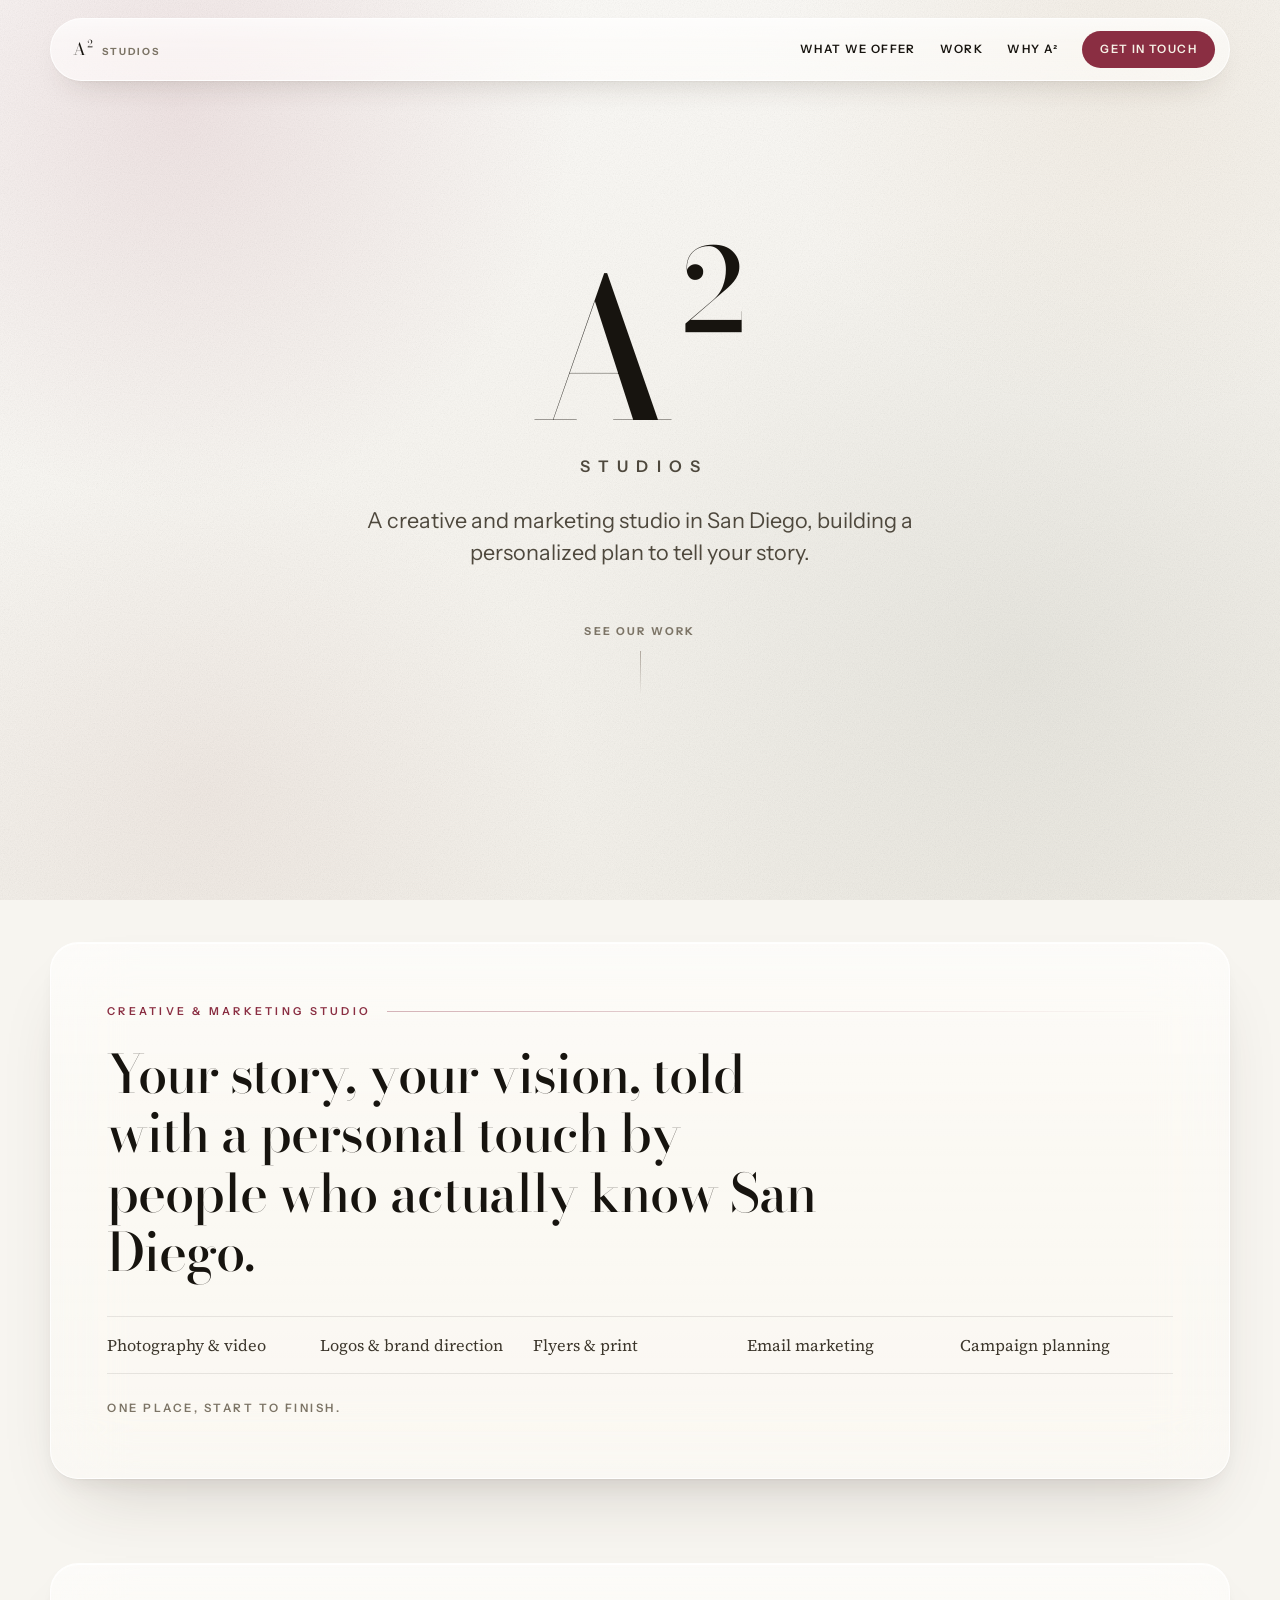
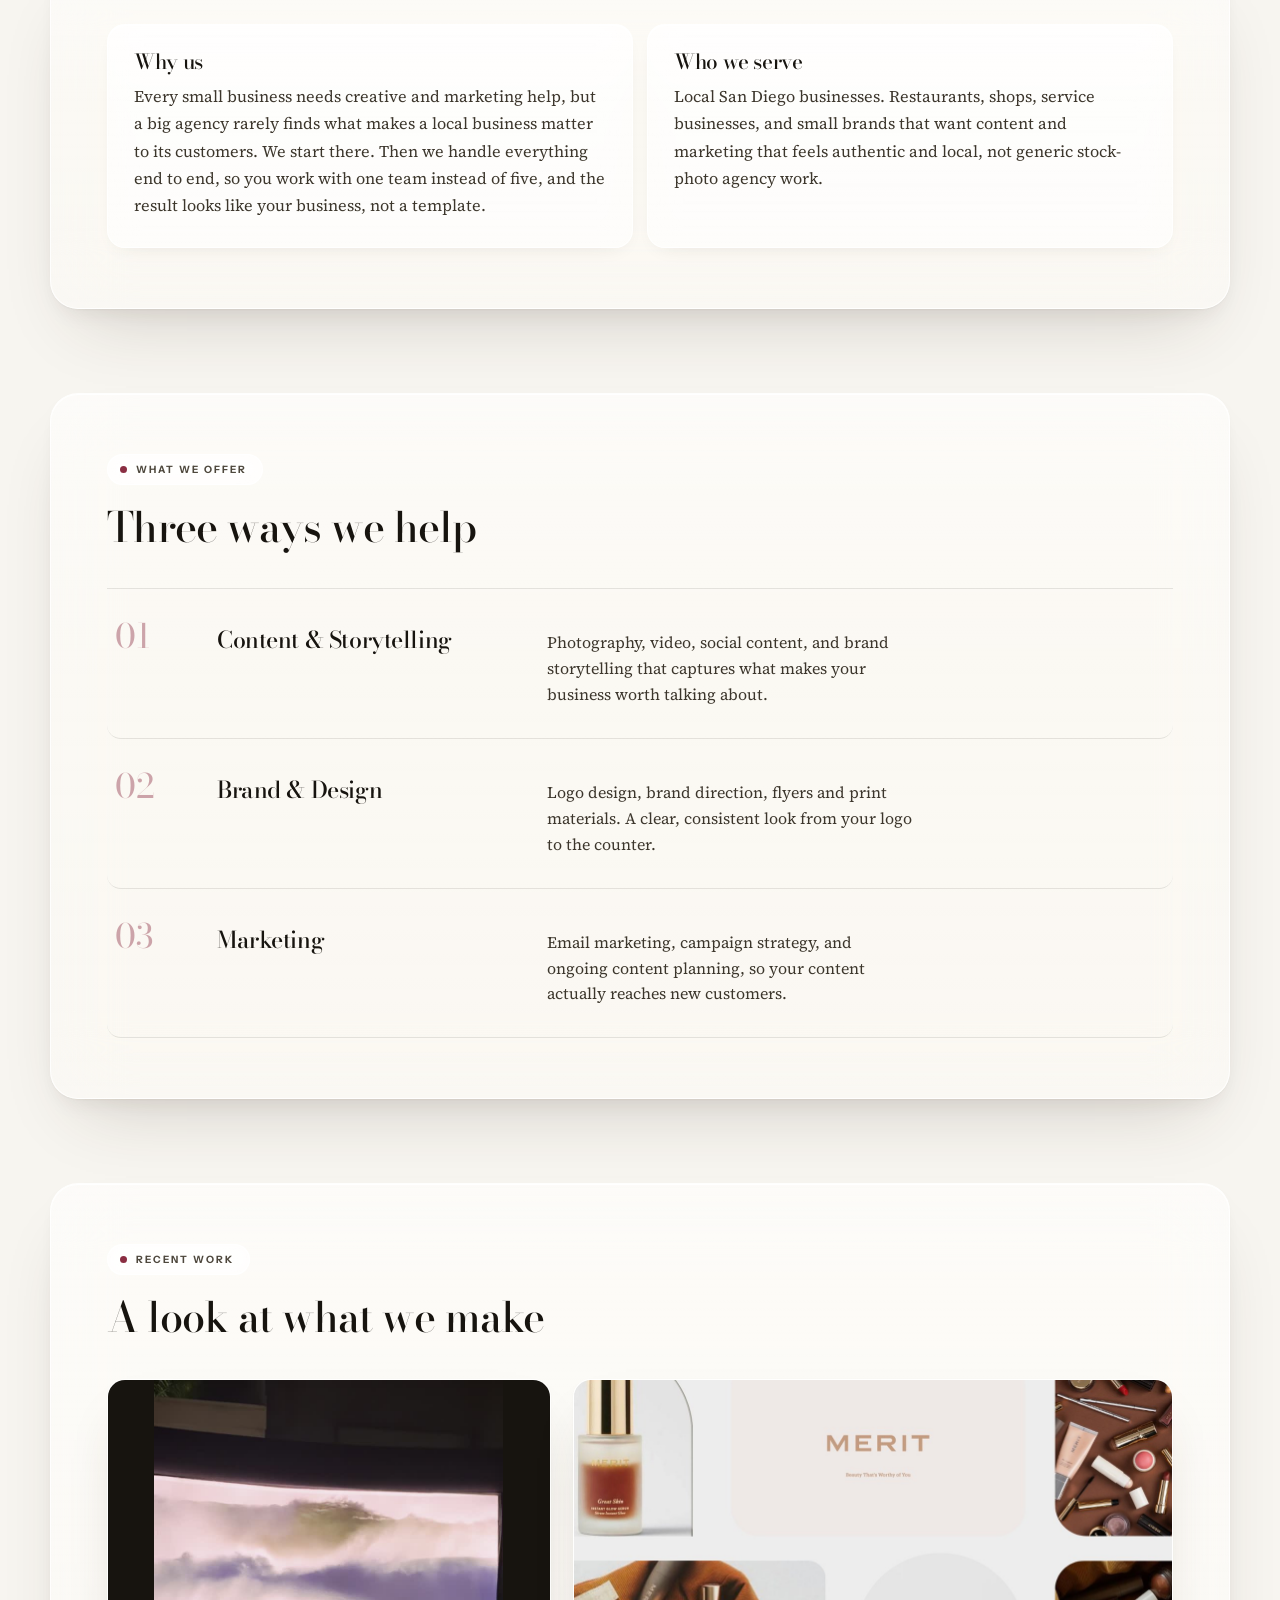
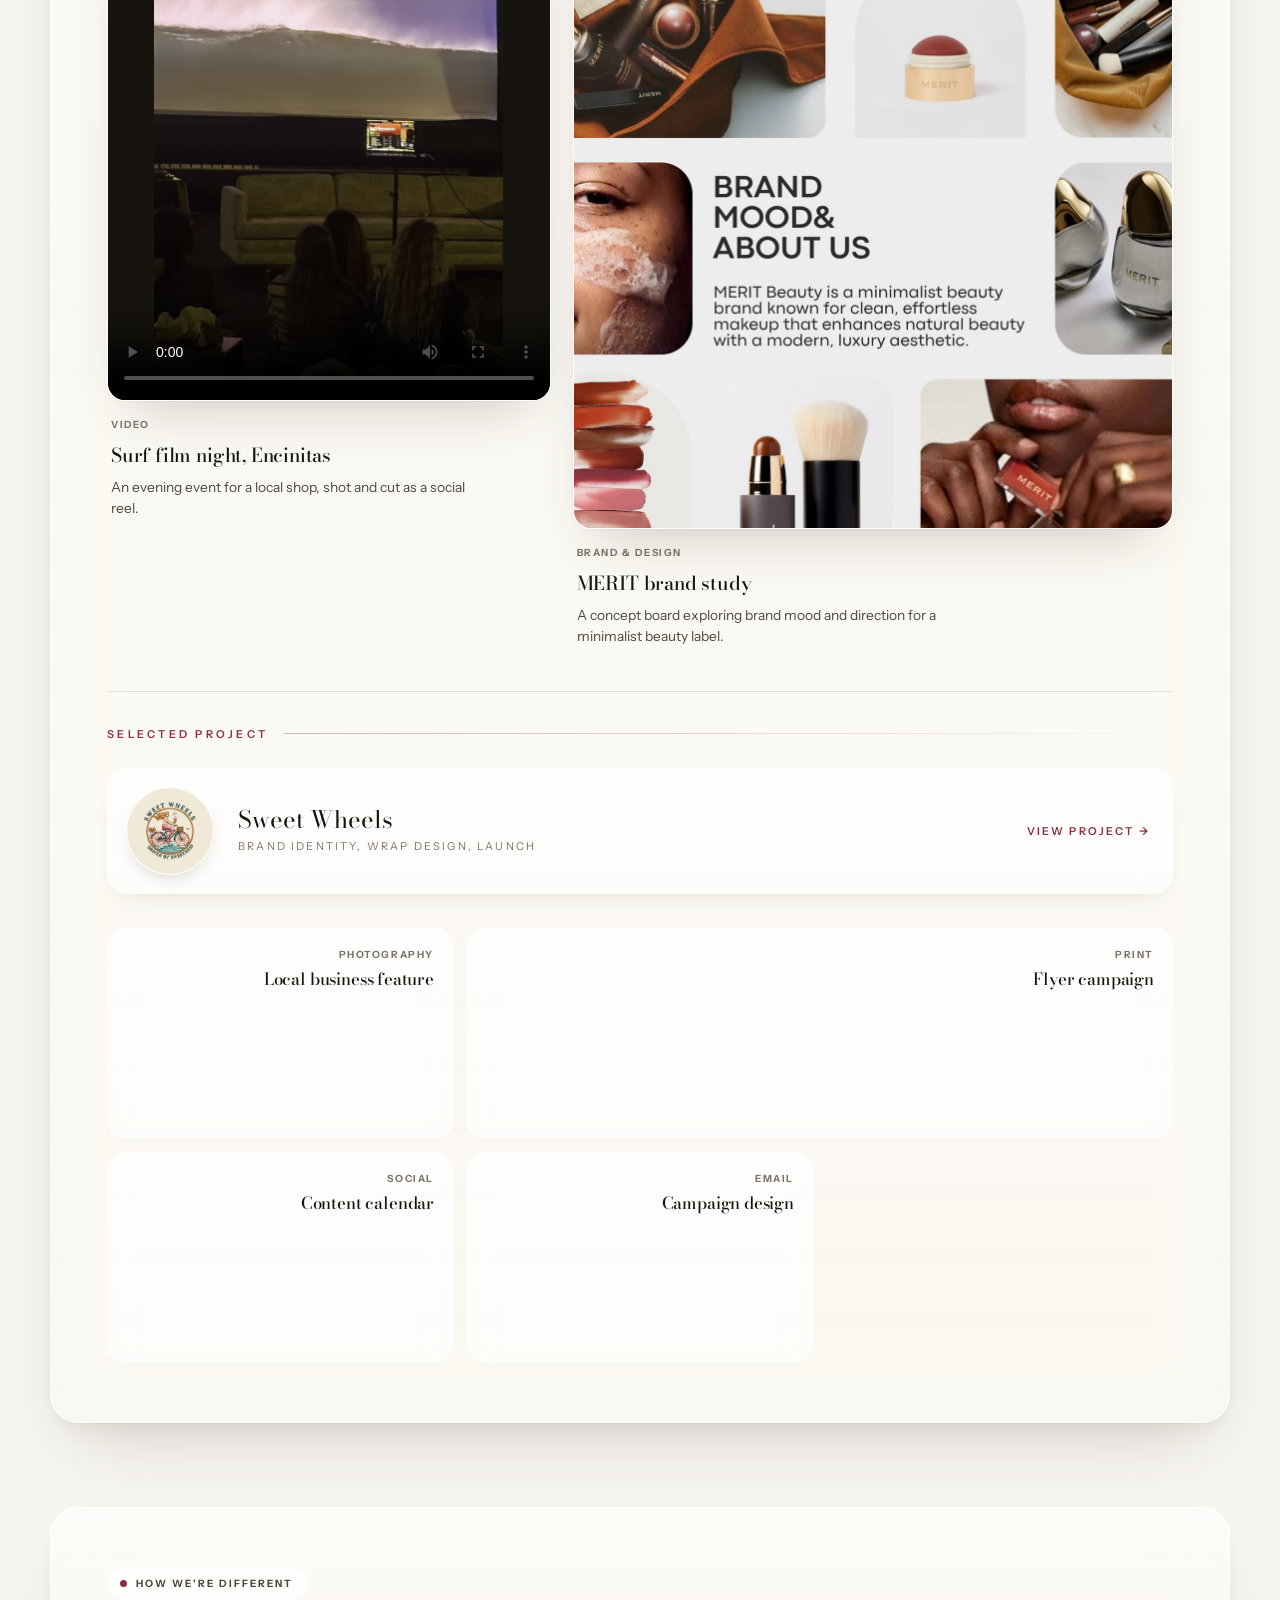
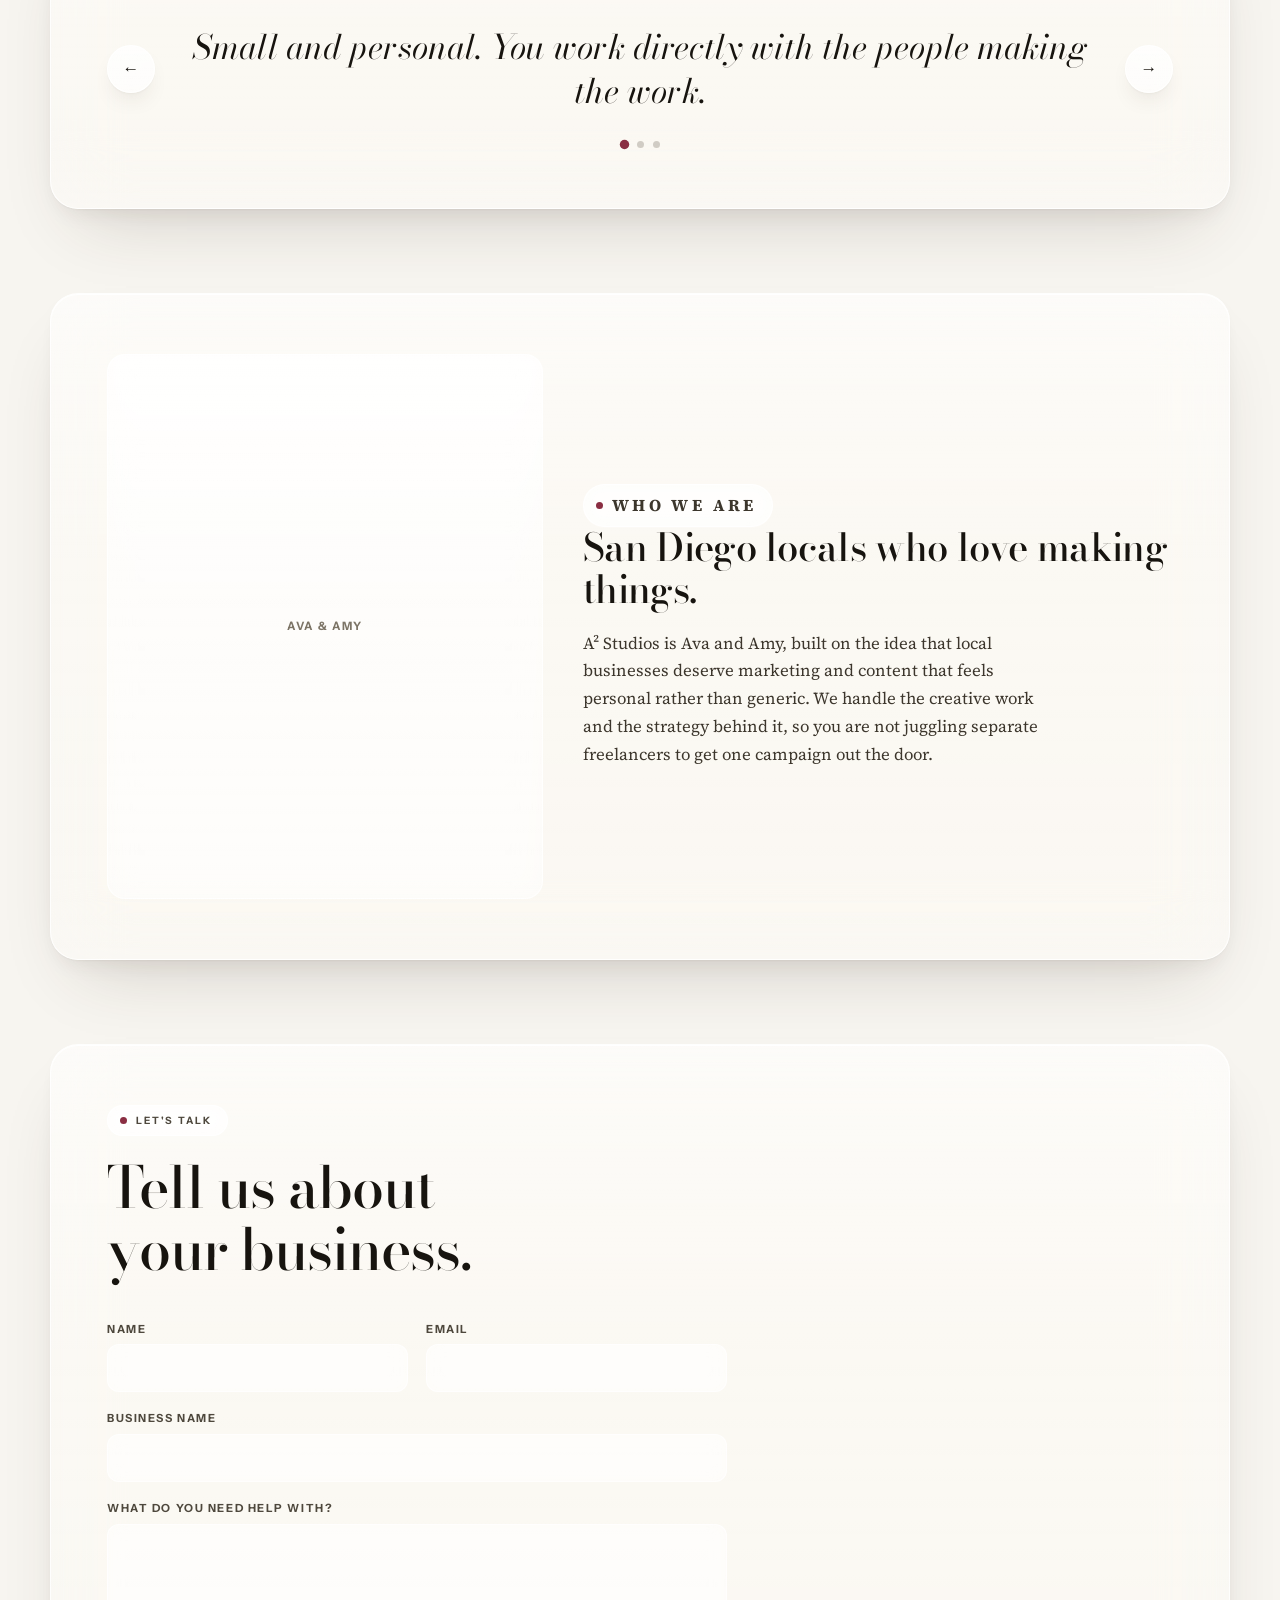
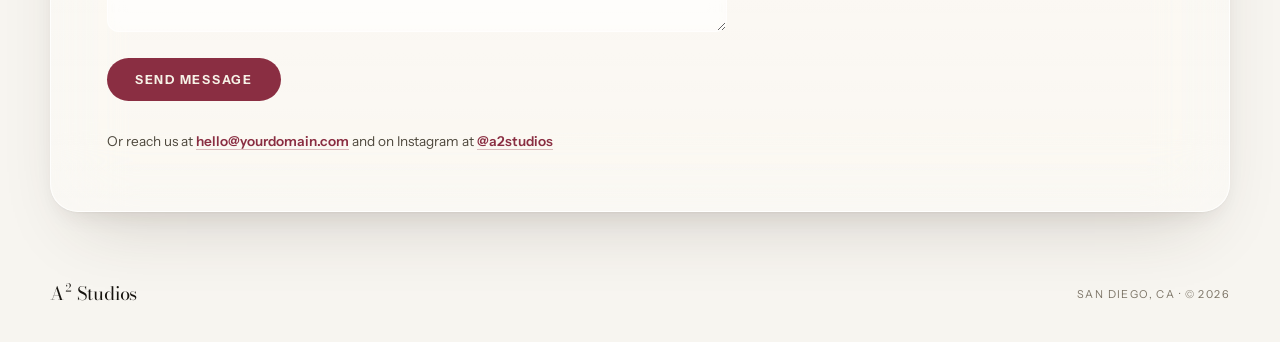
==== index.html @ 6ff4c48d "Results-first project layout with sage accent" ====
<!DOCTYPE html>
<html lang="en">
<head>
  <meta charset="UTF-8" />
  <meta name="viewport" content="width=device-width, initial-scale=1.0" />
  <title>A² Studios · Creative &amp; Marketing Studio, San Diego</title>
  <meta name="description" content="A² Studios is a creative and marketing studio in San Diego. Photography, video, brand direction, logos, flyers, and email marketing for local businesses." />
  <link rel="preconnect" href="https://fonts.googleapis.com">
  <link rel="preconnect" href="https://fonts.gstatic.com" crossorigin>
  <link href="https://fonts.googleapis.com/css2?family=Bodoni+Moda:ital,wght@0,400;0,500;0,600;1,400;1,500&family=Source+Serif+4:opsz,wght@8..60,400;8..60,500;8..60,600&family=Instrument+Sans:wght@400;500;600;700&display=swap" rel="stylesheet">
  <link rel="stylesheet" href="styles.css" />
  <link rel="stylesheet" href="work-images.css" />
</head>
<body>

  <div class="bg"></div>
  <div class="grain"></div>

  <header class="site-header">
    <a href="#top" class="site-mark">A²<span>Studios</span></a>
    <nav class="header-nav">
      <a href="#offer" class="nav-link">What we offer</a>
      <a href="#work" class="nav-link">Work</a>
      <a href="why-we-win.html" class="nav-link">Why A²</a>
      <a href="#contact" class="header-cta">Get in touch</a>
    </nav>
  </header>

  <main id="top">

    <section class="hero container">
      <h1 class="wordmark">A²</h1>
      <p class="wordmark-sub">Studios</p>
      <p class="hero-line">A creative and marketing studio in San Diego, building a personalized plan to tell your story.</p>
      <a href="#work" class="hero-cue">See our work</a>
    </section>

    <section class="section container">
      <div class="panel intro-grid">
        <p class="rule-label">Creative &amp; marketing studio</p>
        <h2>Your story, your vision, told with a personal touch by people who actually know San Diego.</h2>
        <ul class="capabilities">
          <li>Photography &amp; video</li>
          <li>Logos &amp; brand direction</li>
          <li>Flyers &amp; print</li>
          <li>Email marketing</li>
          <li>Campaign planning</li>
        </ul>
        <p class="intro-sub">One place, start to finish.</p>
      </div>
    </section>

    <section class="section container">
      <div class="panel">
        <div class="why-grid">
          <div class="why-block">
            <h3>Why us</h3>
            <p>Every small business needs creative and marketing help, but a big agency rarely finds what makes a local business matter to its customers. We start there. Then we handle everything end to end, so you work with one team instead of five, and the result looks like your business, not a template.</p>
          </div>
          <div class="why-block">
            <h3>Who we serve</h3>
            <p>Local San Diego businesses. Restaurants, shops, service businesses, and small brands that want content and marketing that feels authentic and local, not generic stock-photo agency work.</p>
          </div>
        </div>
      </div>
    </section>

    <section id="offer" class="section container">
      <div class="panel">
        <div class="section-head">
          <p class="eyebrow">What we offer</p>
          <h2>Three ways we help</h2>
        </div>
        <ol class="offer-index">
          <li class="offer-row">
            <span class="offer-num">01</span>
            <h3>Content &amp; Storytelling</h3>
            <p>Photography, video, social content, and brand storytelling that captures what makes your business worth talking about.</p>
            <span class="offer-arrow" aria-hidden="true">&#8594;</span>
          </li>
          <li class="offer-row">
            <span class="offer-num">02</span>
            <h3>Brand &amp; Design</h3>
            <p>Logo design, brand direction, flyers and print materials. A clear, consistent look from your logo to the counter.</p>
            <span class="offer-arrow" aria-hidden="true">&#8594;</span>
          </li>
          <li class="offer-row">
            <span class="offer-num">03</span>
            <h3>Marketing</h3>
            <p>Email marketing, campaign strategy, and ongoing content planning, so your content actually reaches new customers.</p>
            <span class="offer-arrow" aria-hidden="true">&#8594;</span>
          </li>
        </ol>
      </div>
    </section>

    <section id="work" class="section container">
      <div class="panel">
        <div class="section-head">
          <p class="eyebrow">Recent work</p>
          <h2>A look at what we make</h2>
        </div>
        <div class="feature">
          <figure class="feature-item">
            <div class="video-wrap">
              <video controls playsinline preload="metadata" poster="assets/reel-poster.jpg">
                <source src="assets/reel.mp4" type="video/mp4" />
                Your browser can't play this video.
              </video>
            </div>
            <figcaption>
              <span class="work-tag">Video</span>
              <span class="feature-title">Surf film night, Encinitas</span>
              <p>An evening event for a local shop, shot and cut as a social reel.</p>
            </figcaption>
          </figure>

          <figure class="feature-item">
            <div class="board-wrap">
              <img src="assets/merit-full.jpg" alt="MERIT brand mood board, a grid of product photography and brand direction" />
            </div>
            <figcaption>
              <span class="work-tag">Brand &amp; design</span>
              <span class="feature-title">MERIT brand study</span>
              <p>A concept board exploring brand mood and direction for a minimalist beauty label.</p>
            </figcaption>
          </figure>
        </div>

        <div class="projects">
          <p class="rule-label">Selected project</p>
          <button class="project-card" type="button" data-project="sweet-wheels">
            <span class="project-thumb">
              <img src="assets/sw-logo.jpg" alt="" />
            </span>
            <span class="project-meta">
              <span class="project-name">Sweet Wheels</span>
              <span class="project-kind">Brand identity, wrap design, launch</span>
            </span>
            <span class="project-open">View project</span>
          </button>
        </div>

        <div class="work-grid">
          <div class="work-tile placeholder">
            <span class="work-tag">PHOTOGRAPHY</span>
            <span class="work-title">Local business feature</span>
          </div>
          <div class="work-tile placeholder work-tile--wide">
            <span class="work-tag">PRINT</span>
            <span class="work-title">Flyer campaign</span>
          </div>
          <div class="work-tile placeholder">
            <span class="work-tag">SOCIAL</span>
            <span class="work-title">Content calendar</span>
          </div>
          <div class="work-tile placeholder">
            <span class="work-tag">EMAIL</span>
            <span class="work-title">Campaign design</span>
          </div>
        </div>
      </div>
    </section>

    <section class="section container">
      <div class="panel">
        <p class="eyebrow">How we're different</p>
        <div class="slider">
          <button class="slider-arrow" id="diffPrev" aria-label="Previous">&#8592;</button>
          <p class="slider-text" id="diffText">Small and personal. You work directly with the people making the work.</p>
          <button class="slider-arrow" id="diffNext" aria-label="Next">&#8594;</button>
        </div>
        <div class="slider-dots" id="diffDots"></div>
      </div>
    </section>

    <section id="about" class="section container">
      <div class="panel">
        <div class="about-grid">
          <div class="about-photo placeholder"><span>Ava &amp; Amy</span></div>
          <div class="about-text">
            <p class="eyebrow">Who we are</p>
            <h2>San Diego locals who love making things.</h2>
            <p>A² Studios is Ava and Amy, built on the idea that local businesses deserve marketing and content that feels personal rather than generic. We handle the creative work and the strategy behind it, so you are not juggling separate freelancers to get one campaign out the door.</p>
          </div>
        </div>
      </div>
    </section>

    <section id="contact" class="section container">
      <div class="panel contact">
        <p class="eyebrow">Let's talk</p>
        <h2>Tell us about<br />your business.</h2>

        <form class="contact-form" action="mailto:hello@yourdomain.com" method="post" enctype="text/plain">
          <div class="form-row">
            <label>
              Name
              <input type="text" name="name" required />
            </label>
            <label>
              Email
              <input type="email" name="email" required />
            </label>
          </div>
          <label>
            Business name
            <input type="text" name="business" />
          </label>
          <label>
            What do you need help with?
            <textarea name="message" rows="4" required></textarea>
          </label>
          <button type="submit" class="btn">Send message</button>
        </form>

        <p class="contact-alt">Or reach us at <a href="mailto:hello@yourdomain.com">hello@yourdomain.com</a> and on Instagram at <a href="#">@a2studios</a></p>
      </div>
    </section>

  </main>


  <div class="modal" id="projectModal" hidden>
    <div class="modal-scrim" data-close></div>
    <div class="modal-panel" role="dialog" aria-modal="true" aria-labelledby="projectTitle">
      <button class="modal-close" type="button" data-close aria-label="Close project">&#215;</button>

      <header class="modal-head">
        <p class="rule-label">Project</p>
        <h2 id="projectTitle">Sweet Wheels</h2>

        <dl class="modal-meta">
          <div>
            <dt>Client</dt>
            <dd>Sweet Wheels Ice Cream</dd>
          </div>
          <div>
            <dt>Where</dt>
            <dd>Fairfield County, CT</dd>
          </div>
          <div>
            <dt>Scope</dt>
            <dd>Brand identity and vehicle wrap</dd>
          </div>
        </dl>
      </header>

      <section class="results" aria-label="Results">
        <p class="results-label">What came of it</p>
        <ol class="results-figures">
          <li>
            <span class="results-num">1</span>
            <span class="results-note">Name turned into a full identity: mark, palette, and wrap</span>
          </li>
          <li>
            <span class="results-num">5</span>
            <span class="results-note">Brand colors set and carried onto every surface of the truck</span>
          </li>
          <li>
            <span class="results-num">63</span>
            <span class="results-note">Likes and comments on the launch post, mostly from locals</span>
          </li>
        </ol>
        <p class="results-source">Engagement counted from the client's own launch post.</p>
      </section>

      <div class="modal-body">
        <p class="modal-lede">The owner came to us with a name and a picture in her head of what this truck should feel like. We worked closely with her to get it out: the logo, the brand direction, the colors, and the van itself, until all of it read like the business she had been imagining. It is on the road now.</p>
        <ul class="modal-tags">
          <li>Logo design</li>
          <li>Color palette</li>
          <li>Vehicle wrap</li>
          <li>Mockups</li>
          <li>Launch content</li>
        </ul>
      </div>

      <figure class="modal-figure modal-figure--hero">
        <img src="assets/sw-logo.jpg" alt="Sweet Wheels logo, a mermaid riding a bicycle inside a circular badge" />
        <figcaption>The mark. A mermaid on a beach cruiser, drawn to read at truck scale and at profile-photo scale.</figcaption>
      </figure>

      <figure class="modal-figure modal-figure--flat">
        <img src="assets/sw-palette.jpg" alt="Sweet Wheels brand color palette" />
        <figcaption>The palette, built around the mark so every flyer, cup, and post matches the truck.</figcaption>
      </figure>

      <figure class="modal-figure">
        <img src="assets/sw-final-side.jpg" alt="The finished Sweet Wheels truck, side view with the mermaid artwork and wave graphics" />
        <figcaption>The finished truck. The mark, the waves, and the colors carried across the whole vehicle.</figcaption>
      </figure>

      <figure class="modal-figure">
        <img src="assets/sw-final-owner.jpg" alt="The owner of Sweet Wheels leaning out the service window of the finished truck" />
        <figcaption>The owner on opening day, in the truck she had been picturing the whole time.</figcaption>
      </figure>

      <figure class="modal-figure modal-figure--post">
        <img src="assets/sw-final-rear.jpg" alt="Instagram post showing the back of the Sweet Wheels truck with the full badge" />
        <figcaption>The launch post. The badge reads clean at full size on the back doors.</figcaption>
      </figure>

    </div>
  </div>

  <footer class="site-footer container">
    <div class="footer-inner">
      <span class="footer-wordmark">A² Studios</span>
      <span>San Diego, CA · © 2026</span>
    </div>
  </footer>

  <script>
    const diffs = [
      "Small and personal. You work directly with the people making the work.",
      "Local roots. We know San Diego and the kinds of businesses here.",
      "Full range. Creative and strategy in one place, so you aren't juggling separate vendors."
    ];
    let diffIndex = 0;
    const diffText = document.getElementById('diffText');
    const diffDots = document.getElementById('diffDots');
    const diffPrev = document.getElementById('diffPrev');
    const diffNext = document.getElementById('diffNext');

    function renderDots() {
      diffDots.innerHTML = '';
      diffs.forEach((_, i) => {
        const dot = document.createElement('span');
        dot.className = 'slider-dot' + (i === diffIndex ? ' is-active' : '');
        dot.addEventListener('click', () => { diffIndex = i; update(); });
        diffDots.appendChild(dot);
      });
    }

    function update() {
      diffText.style.opacity = 0;
      setTimeout(() => {
        diffText.textContent = diffs[diffIndex];
        diffText.style.opacity = 1;
      }, 150);
      renderDots();
    }

    diffPrev.addEventListener('click', () => {
      diffIndex = (diffIndex - 1 + diffs.length) % diffs.length;
      update();
    });
    diffNext.addEventListener('click', () => {
      diffIndex = (diffIndex + 1) % diffs.length;
      update();
    });

    renderDots();

    const modal = document.getElementById('projectModal');
    const openers = document.querySelectorAll('[data-project]');
    let lastFocus = null;

    function openProject() {
      lastFocus = document.activeElement;
      modal.hidden = false;
      requestAnimationFrame(() => modal.classList.add('is-open'));
      document.body.style.overflow = 'hidden';
      modal.querySelector('.modal-close').focus();
    }

    function closeProject() {
      modal.classList.remove('is-open');
      document.body.style.overflow = '';
      setTimeout(() => { modal.hidden = true; }, 260);
      if (lastFocus) lastFocus.focus();
    }

    openers.forEach(btn => btn.addEventListener('click', openProject));
    modal.querySelectorAll('[data-close]').forEach(el => el.addEventListener('click', closeProject));
    document.addEventListener('keydown', e => {
      if (e.key === 'Escape' && !modal.hidden) closeProject();
    });
  </script>

</body>
</html>
---- styles.css ----
/* ---- Base ---- */
:root {
  --ink:          #17140f;
  --ink-soft:     #4e483d;
  --ink-faint:    #7c7466;
  --cream:        #f6f1e6;
  --maroon:       #8a2e42;
  --sage:         #5f6b58;
  --sage-soft:    rgba(228, 233, 220, 0.88);
  --sage-line:    rgba(95, 107, 88, 0.34);
  --glass:        rgba(255, 255, 255, 0.32);
  --glass-strong: rgba(255, 255, 255, 0.50);
  --glass-edge:   rgba(255, 255, 255, 0.78);
  --sheen:        linear-gradient(180deg, rgba(255,255,255,0.46) 0%, rgba(255,255,255,0.10) 38%, rgba(255,255,255,0.03) 100%);
  --glass-shadow:
    0 1px 2px rgba(58, 44, 32, 0.04),
    0 10px 24px -10px rgba(58, 44, 32, 0.10),
    0 36px 70px -30px rgba(58, 44, 32, 0.20);
  --max-width:    1180px;
}

* { box-sizing: border-box; }

html { scroll-behavior: smooth; height: 100%; }

body {
  margin: 0;
  min-height: 100%;
  font-family: 'Instrument Sans', -apple-system, BlinkMacSystemFont, 'Segoe UI', sans-serif;
  color: var(--ink);
  background: #f7f5f0;
  line-height: 1.5;
  overflow-x: hidden;
  -webkit-font-smoothing: antialiased;
}

/* ---- Background wash ---- */
.bg {
  position: fixed;
  inset: 0;
  z-index: -2;
  background:
    radial-gradient(50vw 50vw at 14% 12%, rgba(138, 46, 66, 0.11), transparent 62%),
    radial-gradient(44vw 44vw at 88% 8%, rgba(198, 168, 132, 0.12), transparent 62%),
    radial-gradient(58vw 56vw at 80% 74%, rgba(122, 130, 116, 0.10), transparent 64%),
    radial-gradient(46vw 42vw at 16% 88%, rgba(176, 126, 118, 0.09), transparent 62%),
    linear-gradient(160deg, #fdfcfa 0%, #f7f5f0 48%, #f1eee7 100%);
}

.grain {
  position: fixed;
  inset: 0;
  z-index: -1;
  pointer-events: none;
  opacity: 0.28;
  mix-blend-mode: multiply;
  background-image: url("data:image/svg+xml,%3Csvg xmlns='http://www.w3.org/2000/svg' width='220' height='220'%3E%3Cfilter id='n'%3E%3CfeTurbulence type='fractalNoise' baseFrequency='0.85' numOctaves='3' stitchTiles='stitch'/%3E%3CfeColorMatrix type='saturate' values='0'/%3E%3C/filter%3E%3Crect width='220' height='220' filter='url(%23n)' opacity='0.5'/%3E%3C/svg%3E");
}

h1, h2, h3 {
  font-family: 'Bodoni Moda', Georgia, serif;
  font-weight: 500;
  line-height: 1.08;
  margin: 0;
  letter-spacing: -0.018em;
}

p { margin: 0 0 1em; color: var(--ink-soft); }

a { color: inherit; text-decoration: none; }

ul { padding-left: 0; list-style: none; margin: 0; }

.container {
  max-width: var(--max-width);
  margin: 0 auto;
  padding-left: 32px;
  padding-right: 32px;
}

.eyebrow {
  display: inline-flex;
  align-items: center;
  gap: 9px;
  padding: 7px 15px 7px 12px;
  border-radius: 999px;
  background: rgba(255,255,255,0.62);
  border: 1px solid rgba(255,255,255,0.8);
  backdrop-filter: blur(10px);
  -webkit-backdrop-filter: blur(10px);
  text-transform: uppercase;
  letter-spacing: 0.2em;
  font-size: 0.63rem;
  font-weight: 700;
  color: var(--ink-soft);
  margin: 0 0 20px;
}
.eyebrow::before {
  content: '';
  width: 7px; height: 7px;
  border-radius: 50%;
  background: var(--maroon);
  flex: none;
}

/* ---- Glass panel ---- */
.panel {
  border-radius: 28px;
  background-color: var(--glass);
  background-image: var(--sheen);
  backdrop-filter: blur(38px) saturate(180%);
  -webkit-backdrop-filter: blur(38px) saturate(180%);
  border: 1px solid var(--glass-edge);
  box-shadow: var(--glass-shadow), inset 0 1px 0 rgba(255,255,255,0.9);
  padding: 60px 56px;
}

.section { padding: 42px 0; }

.section-head { margin-bottom: 2.4em; }

.section-head h2 { font-size: clamp(1.8rem, 3.6vw, 2.6rem); }

/* ---- Header ---- */
.site-header {
  position: fixed;
  top: 18px;
  left: 50%;
  transform: translateX(-50%);
  width: calc(100% - 44px);
  max-width: var(--max-width);
  display: flex;
  justify-content: space-between;
  align-items: center;
  padding: 12px 14px 12px 22px;
  border-radius: 999px;
  background-color: rgba(255,255,255,0.56);
  background-image: var(--sheen);
  backdrop-filter: blur(28px) saturate(180%);
  -webkit-backdrop-filter: blur(28px) saturate(180%);
  border: 1px solid var(--glass-edge);
  box-shadow: 0 1px 2px rgba(58,44,32,0.04), 0 14px 34px -20px rgba(58,44,32,0.32);
  z-index: 40;
}

.site-mark {
  font-family: 'Bodoni Moda', Georgia, serif;
  font-size: 1.05rem;
  letter-spacing: -0.01em;
}
.site-mark span {
  font-family: 'Instrument Sans', sans-serif;
  font-size: 0.62rem;
  font-weight: 700;
  letter-spacing: 0.2em;
  text-transform: uppercase;
  color: var(--ink-faint);
  margin-left: 8px;
}

.header-nav {
  display: flex;
  align-items: center;
  gap: 24px;
  font-size: 0.72rem;
  font-weight: 600;
  text-transform: uppercase;
  letter-spacing: 0.12em;
}
.header-nav a:hover { color: var(--maroon); }

.header-cta {
  padding: 10px 18px;
  border-radius: 999px;
  background: var(--maroon);
  color: var(--cream);
  transition: opacity 0.18s;
}
.header-cta:hover { opacity: 0.88; color: var(--cream); }

/* ---- Hero ---- */
.hero {
  min-height: 100vh;
  display: flex;
  flex-direction: column;
  align-items: center;
  justify-content: center;
  text-align: center;
  padding-top: 130px;
  padding-bottom: 72px;
}

.wordmark {
  font-size: clamp(5.5rem, 17vw, 12rem);
  margin: 0;
  letter-spacing: -0.04em;
  line-height: 0.92;
}

.wordmark-sub {
  font-family: 'Instrument Sans', sans-serif;
  font-size: clamp(0.72rem, 1.6vw, 1rem);
  font-weight: 600;
  text-transform: uppercase;
  letter-spacing: 0.52em;
  color: var(--ink-soft);
  margin: 14px 0 0;
  padding-left: 0.52em;
}

.hero-line {
  font-size: clamp(1.05rem, 2.2vw, 1.35rem);
  color: var(--ink-soft);
  max-width: 40ch;
  margin: 26px auto 0;
}

.hero-cue {
  margin-top: 54px;
  display: inline-flex;
  flex-direction: column;
  align-items: center;
  gap: 12px;
  font-size: 0.68rem;
  font-weight: 700;
  text-transform: uppercase;
  letter-spacing: 0.2em;
  color: var(--ink-faint);
  transition: color 0.2s;
}

.hero-cue::after {
  content: '';
  width: 1px;
  height: 44px;
  background: linear-gradient(to bottom, var(--baseline, rgba(60,40,25,0.35)), transparent);
}

.hero-cue:hover { color: var(--maroon); }

/* ---- Placeholders ---- */
.placeholder {
  background-color: rgba(255,255,255,0.42);
  background-image: var(--sheen);
  backdrop-filter: blur(14px) saturate(140%);
  -webkit-backdrop-filter: blur(14px) saturate(140%);
  border: 1px solid rgba(255,255,255,0.7);
  display: flex;
  align-items: center;
  justify-content: center;
  font-size: 0.72rem;
  font-weight: 700;
  color: var(--ink-faint);
  text-transform: uppercase;
  letter-spacing: 0.14em;
}

/* ---- Intro ---- */
.intro-grid h2 {
  font-size: clamp(2.1rem, 4.2vw, 3.3rem);
  line-height: 1.12;
  max-width: 22ch;
  margin: 0;
}

.intro-sub {
  max-width: 52ch;
  font-family: 'Instrument Sans', sans-serif;
  font-size: 0.72rem;
  letter-spacing: 0.22em;
  text-transform: uppercase;
  font-weight: 600;
  color: var(--ink-faint);
  margin: 26px 0 0;
}

/* ---- Editorial label with hairline ---- */
.rule-label {
  display: flex;
  align-items: center;
  gap: 16px;
  margin: 0 0 26px;
  font-family: 'Instrument Sans', sans-serif;
  font-size: 0.68rem;
  font-weight: 600;
  letter-spacing: 0.3em;
  text-transform: uppercase;
  color: var(--maroon);
}

.rule-label::after {
  content: '';
  flex: 1;
  height: 1px;
  background: linear-gradient(90deg, rgba(138,46,66,0.35), rgba(138,46,66,0));
}

/* ---- Capability list ---- */
.capabilities {
  list-style: none;
  margin: 34px 0 0;
  padding: 0;
  display: grid;
  grid-template-columns: repeat(auto-fit, minmax(190px, 1fr));
  gap: 0;
  border-top: 1px solid rgba(23, 20, 15, 0.09);
}

.capabilities li {
  padding: 16px 20px 16px 0;
  border-bottom: 1px solid rgba(23, 20, 15, 0.09);
  font-family: 'Source Serif 4', Georgia, serif;
  font-size: 1.02rem;
  color: #3c362c;
}

/* ---- Why ---- */
.why-grid {
  display: grid;
  grid-template-columns: 1fr 1fr;
  gap: 14px;
}

.why-block {
  border-radius: 18px;
  background-color: var(--glass-strong);
  background-image: var(--sheen);
  backdrop-filter: blur(16px) saturate(150%);
  -webkit-backdrop-filter: blur(16px) saturate(150%);
  border: 1px solid rgba(255,255,255,0.72);
  box-shadow: 0 8px 22px -14px rgba(58,44,32,0.16), inset 0 1px 0 rgba(255,255,255,0.92);
  padding: 26px 26px 28px;
}

.why-block h3 {
  font-size: 1.3rem;
  margin-bottom: 0.5em;
}

.why-block p { margin: 0; font-family: 'Source Serif 4', Georgia, serif; font-size: 1.02rem; line-height: 1.66; color: #3c362c; }

/* ---- Offer index ---- */
.offer-index {
  list-style: none;
  margin: 0;
  padding: 0;
  border-top: 1px solid rgba(23, 20, 15, 0.1);
}

.offer-row {
  display: grid;
  grid-template-columns: 78px minmax(180px, 0.9fr) minmax(0, 1.6fr) 40px;
  align-items: baseline;
  gap: 24px;
  padding: 30px 18px 30px 8px;
  border-bottom: 1px solid rgba(23, 20, 15, 0.1);
  border-radius: 14px;
  transition: background-color 0.35s ease, padding-left 0.35s ease;
}

.offer-row:hover {
  background-color: rgba(255, 255, 255, 0.46);
  padding-left: 20px;
}

.offer-num {
  font-family: 'Bodoni Moda', Georgia, serif;
  font-size: 2.1rem;
  line-height: 1;
  color: rgba(138, 46, 66, 0.42);
  transition: color 0.35s ease;
}

.offer-row:hover .offer-num { color: var(--maroon); }

.offer-row h3 {
  margin: 0;
  font-size: 1.45rem;
  line-height: 1.15;
}

.offer-row p {
  margin: 0;
  font-family: 'Source Serif 4', Georgia, serif;
  font-size: 1rem;
  line-height: 1.62;
  color: #3c362c;
  max-width: 46ch;
}

.offer-arrow {
  justify-self: end;
  font-size: 1.1rem;
  color: var(--maroon);
  opacity: 0;
  transform: translateX(-8px);
  transition: opacity 0.35s ease, transform 0.35s ease;
}

.offer-row:hover .offer-arrow { opacity: 1; transform: translateX(0); }

/* ---- Selected project card ---- */
.projects {
  margin: 44px 0 34px;
  padding-top: 34px;
  border-top: 1px solid rgba(23, 20, 15, 0.1);
}

.project-card {
  display: grid;
  grid-template-columns: 88px 1fr auto;
  align-items: center;
  gap: 24px;
  width: 100%;
  text-align: left;
  padding: 18px 22px 18px 18px;
  border-radius: 20px;
  cursor: pointer;
  font: inherit;
  color: inherit;
  background-color: rgba(255, 255, 255, 0.46);
  background-image: var(--sheen);
  backdrop-filter: blur(16px) saturate(150%);
  -webkit-backdrop-filter: blur(16px) saturate(150%);
  border: 1px solid rgba(255, 255, 255, 0.72);
  box-shadow: 0 10px 26px -18px rgba(58, 44, 32, 0.28), inset 0 1px 0 rgba(255,255,255,0.9);
  transition: transform 0.4s cubic-bezier(0.2, 0.8, 0.2, 1), box-shadow 0.4s ease, background-color 0.4s ease;
}

.project-card:hover,
.project-card:focus-visible {
  transform: translateY(-3px);
  background-color: rgba(246, 248, 243, 0.78);
  border-color: var(--sage-line);
  box-shadow: 0 22px 46px -24px rgba(58, 44, 32, 0.34), inset 0 1px 0 rgba(255,255,255,0.95);
  outline: none;
}

.project-thumb {
  width: 88px;
  height: 88px;
  border-radius: 50%;
  overflow: hidden;
  border: 1px solid rgba(255,255,255,0.8);
  box-shadow: 0 8px 20px -12px rgba(58,44,32,0.4);
}

.project-thumb img { width: 100%; height: 100%; object-fit: cover; display: block; }

.project-meta { display: flex; flex-direction: column; gap: 5px; }

.project-name {
  font-family: 'Bodoni Moda', Georgia, serif;
  font-size: 1.5rem;
  line-height: 1.1;
}

.project-kind {
  font-family: 'Instrument Sans', sans-serif;
  font-size: 0.68rem;
  letter-spacing: 0.2em;
  text-transform: uppercase;
  color: var(--ink-faint);
}

.project-open {
  font-family: 'Instrument Sans', sans-serif;
  font-size: 0.68rem;
  font-weight: 600;
  letter-spacing: 0.2em;
  text-transform: uppercase;
  color: var(--maroon);
  white-space: nowrap;
}

.project-open::after { content: ' \2192'; }

/* ---- Project modal ---- */
.modal {
  position: fixed;
  inset: 0;
  z-index: 100;
  display: flex;
  align-items: flex-start;
  justify-content: center;
  padding: 5vh 20px;
  overflow-y: auto;
  opacity: 0;
  transition: opacity 0.26s ease;
}

.modal[hidden] { display: none; }
.modal.is-open { opacity: 1; }

.modal-scrim {
  position: fixed;
  inset: 0;
  background: rgba(240, 236, 228, 0.7);
  backdrop-filter: blur(22px) saturate(140%);
  -webkit-backdrop-filter: blur(22px) saturate(140%);
}

.modal-panel {
  position: relative;
  width: min(880px, 100%);
  margin-bottom: 5vh;
  border-radius: 30px;
  padding: 58px 56px 52px;
  background-color: rgba(255, 255, 255, 0.72);
  background-image: var(--sheen);
  backdrop-filter: blur(38px) saturate(180%);
  -webkit-backdrop-filter: blur(38px) saturate(180%);
  border: 1px solid rgba(255,255,255,0.85);
  box-shadow: var(--glass-shadow), inset 0 1px 0 rgba(255,255,255,0.95);
  transform: translateY(18px) scale(0.985);
  transition: transform 0.34s cubic-bezier(0.2, 0.8, 0.2, 1);
}

.modal.is-open .modal-panel { transform: translateY(0) scale(1); }

.modal-close {
  position: absolute;
  top: 20px;
  right: 20px;
  width: 42px;
  height: 42px;
  border-radius: 50%;
  border: 1px solid rgba(255,255,255,0.8);
  background: rgba(255,255,255,0.7);
  color: var(--ink-soft);
  font-size: 1.4rem;
  line-height: 1;
  cursor: pointer;
  transition: background 0.3s ease, color 0.3s ease;
}

.modal-close:hover { background: var(--maroon); color: var(--cream); border-color: transparent; }

.modal-head { max-width: 58ch; margin-bottom: 40px; }

.modal-head h2 { margin: 0 0 14px; font-size: clamp(2rem, 4vw, 2.9rem); line-height: 1.1; }

.modal-lede {
  margin: 0;
  font-family: 'Source Serif 4', Georgia, serif;
  font-size: 1.06rem;
  line-height: 1.66;
  color: #3c362c;
}

.modal-tags {
  list-style: none;
  display: flex;
  flex-wrap: wrap;
  gap: 8px;
  margin: 24px 0 0;
  padding: 0;
}

.modal-tags li {
  padding: 7px 14px;
  border-radius: 999px;
  background: rgba(255,255,255,0.5);
  border: 1px solid var(--sage-line);
  font-family: 'Instrument Sans', sans-serif;
  font-size: 0.66rem;
  font-weight: 600;
  letter-spacing: 0.16em;
  text-transform: uppercase;
  color: var(--sage);
}

.modal-figure { margin: 0 0 34px; }

.modal-figure img {
  width: 100%;
  display: block;
  border-radius: 18px;
  border: 1px solid rgba(255,255,255,0.75);
  box-shadow: 0 18px 44px -26px rgba(58,44,32,0.45);
}

.modal-figure figcaption {
  margin-top: 14px;
  font-family: 'Source Serif 4', Georgia, serif;
  font-size: 0.96rem;
  line-height: 1.6;
  color: var(--ink-faint);
  max-width: 62ch;
}

.modal-figure--hero img {
  background: #f4f1ea;
  max-height: 460px;
  object-fit: contain;
  padding: 18px 0;
}

.modal-figure:not(.modal-figure--hero):not(.modal-figure--flat):not(.modal-figure--post) img {
  max-height: 520px;
  object-fit: cover;
}

.modal-figure--post img {
  background: #0d0d0d;
  max-height: 720px;
  object-fit: contain;
}

.modal-figure--flat img {
  background: #f4f1ea;
  max-height: 440px;
  object-fit: contain;
  padding: 14px 0;
}


/* ---- Project meta + results ---- */
.modal-meta {
  display: grid;
  grid-template-columns: repeat(3, 1fr);
  gap: 0;
  margin: 28px 0 0;
  border-top: 1px solid rgba(23, 20, 15, 0.12);
}

.modal-meta > div {
  padding: 16px 20px 16px 0;
  border-bottom: 1px solid rgba(23, 20, 15, 0.12);
}

.modal-meta dt {
  font-family: 'Instrument Sans', sans-serif;
  font-size: 0.6rem;
  font-weight: 600;
  letter-spacing: 0.24em;
  text-transform: uppercase;
  color: var(--ink-faint);
  margin-bottom: 7px;
}

.modal-meta dd {
  margin: 0;
  font-family: 'Source Serif 4', Georgia, serif;
  font-size: 1rem;
  line-height: 1.4;
  color: #3c362c;
}

.results {
  margin: 38px 0 40px;
  padding: 30px 32px 26px;
  border-radius: 22px;
  background: var(--sage-soft);
  border: 1px solid var(--sage-line);
}

.results-label {
  margin: 0 0 22px;
  font-family: 'Instrument Sans', sans-serif;
  font-size: 0.64rem;
  font-weight: 600;
  letter-spacing: 0.28em;
  text-transform: uppercase;
  color: var(--sage);
}

.results-figures {
  list-style: none;
  margin: 0;
  padding: 0;
  display: grid;
  grid-template-columns: repeat(3, 1fr);
  gap: 28px;
}

.results-figures li {
  padding-left: 20px;
  border-left: 2px solid rgba(95, 107, 88, 0.45);
}

.results-num {
  display: block;
  font-family: 'Bodoni Moda', Georgia, serif;
  font-style: italic;
  font-weight: 500;
  font-size: 3.4rem;
  line-height: 1;
  color: var(--sage);
  margin-bottom: 12px;
}

.results-note {
  display: block;
  font-family: 'Source Serif 4', Georgia, serif;
  font-size: 0.96rem;
  line-height: 1.5;
  color: #3c362c;
}

.results-source {
  margin: 24px 0 0;
  font-family: 'Instrument Sans', sans-serif;
  font-size: 0.68rem;
  letter-spacing: 0.06em;
  color: var(--ink-faint);
}

.modal-body { max-width: 62ch; margin-bottom: 42px; }

/* ---- Work feature (video + full board) ---- */
.feature {
  display: grid;
  grid-template-columns: 0.85fr 1.15fr;
  gap: 22px;
  margin-bottom: 26px;
  align-items: start;
}

.feature-item { margin: 0; }

.video-wrap,
.board-wrap {
  border-radius: 18px;
  overflow: hidden;
  border: 1px solid rgba(255,255,255,0.72);
  background: var(--glass-strong);
  box-shadow: 0 1px 2px rgba(58,44,32,0.04), 0 26px 54px -26px rgba(58,44,32,0.28);
}

.video-wrap video {
  display: block;
  width: 100%;
  height: auto;
  max-height: 620px;
  background: #17140f;
}

.board-wrap img {
  display: block;
  width: 100%;
  height: auto;
}

.feature figcaption {
  padding: 16px 4px 0;
  display: flex;
  flex-direction: column;
  gap: 4px;
}

.feature-title {
  font-family: 'Bodoni Moda', Georgia, serif;
  font-size: 1.2rem;
  font-weight: 500;
  letter-spacing: -0.01em;
  color: var(--ink);
}

.feature figcaption p {
  margin: 4px 0 0;
  font-size: 0.86rem;
  line-height: 1.5;
  color: var(--ink-soft);
  max-width: 42ch;
}

.feature .work-tag {
  font-size: 0.62rem;
  font-weight: 700;
  letter-spacing: 0.16em;
  text-transform: uppercase;
  color: var(--ink-faint);
}

/* ---- Work ---- */
.work-grid {
  display: grid;
  grid-template-columns: repeat(3, 1fr);
  grid-auto-rows: 210px;
  gap: 14px;
}

.work-tile {
  position: relative;
  border-radius: 18px;
  border: 1px solid rgba(255,255,255,0.72);
  padding: 18px;
  align-items: flex-end;
  justify-content: flex-start;
  flex-direction: column;
  text-align: left;
  overflow: hidden;
}

.work-tile--tall { grid-row: span 2; }
.work-tile--wide { grid-column: span 2; }

.work-tag {
  font-size: 0.62rem;
  letter-spacing: 0.16em;
  margin-bottom: 5px;
}

.work-title {
  font-family: 'Bodoni Moda', Georgia, serif;
  font-size: 1.05rem;
  font-weight: 500;
  text-transform: none;
  letter-spacing: -0.01em;
  color: var(--ink);
}

/* ---- Different (slider) ---- */
.slider {
  display: flex;
  align-items: center;
  gap: 34px;
  margin-top: 0.4em;
}

.slider-arrow {
  flex: none;
  width: 48px;
  height: 48px;
  border-radius: 50%;
  background-color: rgba(255,255,255,0.6);
  background-image: var(--sheen);
  backdrop-filter: blur(20px) saturate(160%);
  -webkit-backdrop-filter: blur(20px) saturate(160%);
  border: 1px solid var(--glass-edge);
  box-shadow: 0 1px 2px rgba(58,44,32,0.04), 0 12px 26px -14px rgba(58,44,32,0.3);
  color: var(--ink);
  font-size: 1.05rem;
  cursor: pointer;
  display: flex;
  align-items: center;
  justify-content: center;
  transition: background 0.18s, color 0.18s, transform 0.18s;
}

.slider-arrow:hover {
  background: var(--maroon);
  color: var(--cream);
  transform: translateY(-1px);
}

.slider-text {
  flex: 1;
  font-family: 'Bodoni Moda', Georgia, serif;
  font-style: italic;
  font-weight: 400;
  font-size: clamp(1.3rem, 3vw, 2.1rem);
  line-height: 1.3;
  color: var(--ink);
  margin: 0;
  text-align: center;
  transition: opacity 0.15s ease;
  min-height: 2.6em;
  display: flex;
  align-items: center;
  justify-content: center;
}

.slider-dots {
  display: flex;
  justify-content: center;
  gap: 9px;
  margin-top: 28px;
}

.slider-dot {
  width: 7px;
  height: 7px;
  border-radius: 50%;
  background: rgba(58,44,32,0.22);
  cursor: pointer;
  transition: background 0.18s, transform 0.18s;
}

.slider-dot.is-active { background: var(--maroon); transform: scale(1.35); }

/* ---- About ---- */
.about-grid {
  display: grid;
  grid-template-columns: 0.85fr 1.15fr;
  gap: 40px;
  align-items: center;
}

.about-photo {
  aspect-ratio: 4 / 5;
  border-radius: 18px;
  border: 1px solid rgba(255,255,255,0.72);
}

.about-text h2 {
  font-size: clamp(1.8rem, 3.2vw, 2.4rem);
  margin-bottom: 0.5em;
}

.about-text p { max-width: 52ch; margin: 0; font-family: 'Source Serif 4', Georgia, serif; font-size: 1.05rem; line-height: 1.66; color: #3c362c; }

/* ---- Contact ---- */
.contact h2 {
  font-size: clamp(2.2rem, 5vw, 3.6rem);
  margin-bottom: 0.7em;
}

.contact-form {
  max-width: 620px;
  display: flex;
  flex-direction: column;
  gap: 18px;
}

.form-row {
  display: grid;
  grid-template-columns: 1fr 1fr;
  gap: 18px;
}

label {
  display: flex;
  flex-direction: column;
  gap: 7px;
  font-size: 0.7rem;
  font-weight: 700;
  text-transform: uppercase;
  letter-spacing: 0.14em;
  color: var(--ink-soft);
}

input, textarea {
  font-family: 'Instrument Sans', sans-serif;
  font-size: 1rem;
  font-weight: 400;
  text-transform: none;
  letter-spacing: 0;
  color: var(--ink);
  padding: 13px 15px;
  border-radius: 12px;
  border: 1px solid rgba(255,255,255,0.65);
  background: rgba(255,255,255,0.45);
  backdrop-filter: blur(8px);
  -webkit-backdrop-filter: blur(8px);
}

input:focus, textarea:focus {
  outline: none;
  border-color: var(--maroon);
  background: rgba(255,255,255,0.7);
}

.btn {
  align-self: flex-start;
  margin-top: 8px;
  border: none;
  border-radius: 999px;
  background: var(--maroon);
  color: var(--cream);
  cursor: pointer;
  padding: 14px 28px;
  font-family: 'Instrument Sans', sans-serif;
  font-weight: 700;
  font-size: 0.78rem;
  text-transform: uppercase;
  letter-spacing: 0.14em;
  transition: opacity 0.18s, transform 0.18s;
}

.btn:hover { opacity: 0.88; transform: translateY(-1px); }

.contact-alt {
  margin-top: 2.2em;
  margin-bottom: 0;
  font-size: 0.85rem;
}

.contact-alt a {
  color: var(--maroon);
  font-weight: 600;
  border-bottom: 1px solid rgba(138,46,66,0.3);
}

/* ---- Footer ---- */
.site-footer { padding: 26px 0 34px; }

.footer-inner {
  display: flex;
  justify-content: space-between;
  align-items: center;
  font-size: 0.68rem;
  text-transform: uppercase;
  letter-spacing: 0.13em;
  color: var(--ink-faint);
}

.footer-wordmark {
  font-family: 'Bodoni Moda', Georgia, serif;
  font-size: 1.15rem;
  text-transform: none;
  letter-spacing: -0.01em;
  color: var(--ink);
}

/* ---- Responsive ---- */
@media (max-width: 900px) {
  .panel { padding: 36px 24px; border-radius: 22px; }
  .feature { grid-template-columns: 1fr; gap: 26px; }
  .video-wrap video { max-height: none; }
  .container { padding-left: 18px; padding-right: 18px; }
  .why-grid { grid-template-columns: 1fr; }
  .offer-row {
    grid-template-columns: 54px 1fr;
    gap: 6px 18px;
    padding: 24px 8px;
  }
  .offer-row h3 { grid-column: 2; font-size: 1.25rem; }
  .offer-row p { grid-column: 2; margin-top: 8px; }
  .offer-num { font-size: 1.7rem; }
  .offer-arrow { display: none; }
  .work-grid { grid-template-columns: repeat(2, 1fr); grid-auto-rows: 180px; }
  .project-card { grid-template-columns: 64px 1fr; gap: 16px; padding: 16px; }
  .project-thumb { width: 64px; height: 64px; }
  .project-open { grid-column: 2; }
  .modal-panel { padding: 44px 22px 36px; border-radius: 24px; }
  .modal-meta { grid-template-columns: 1fr; }
  .results { padding: 24px 20px 20px; }
  .results-figures { grid-template-columns: 1fr; gap: 20px; }
  .results-num { font-size: 2.6rem; }
  .modal { padding: 3vh 12px; }
  .about-grid { grid-template-columns: 1fr; gap: 26px; }
  .form-row { grid-template-columns: 1fr; }
  .header-nav { gap: 14px; }
  .site-header { padding: 10px 10px 10px 16px; }
}

@media (max-width: 620px) {
  .work-grid { grid-template-columns: 1fr; }
  .work-tile--tall { grid-row: span 1; }
  .work-tile--wide { grid-column: span 1; }
  .header-nav .nav-link { display: none; }
  .slider { gap: 12px; }
  .slider-arrow { width: 40px; height: 40px; font-size: 0.9rem; }
  .hero { padding-top: 110px; padding-bottom: 54px; }
  .wordmark-sub { letter-spacing: 0.36em; padding-left: 0.36em; }
  .footer-inner { flex-direction: column; gap: 10px; align-items: flex-start; }
}
---- work-images.css ----
/* Reserved for future work-tile imagery. */
.work-tile { display: flex; }
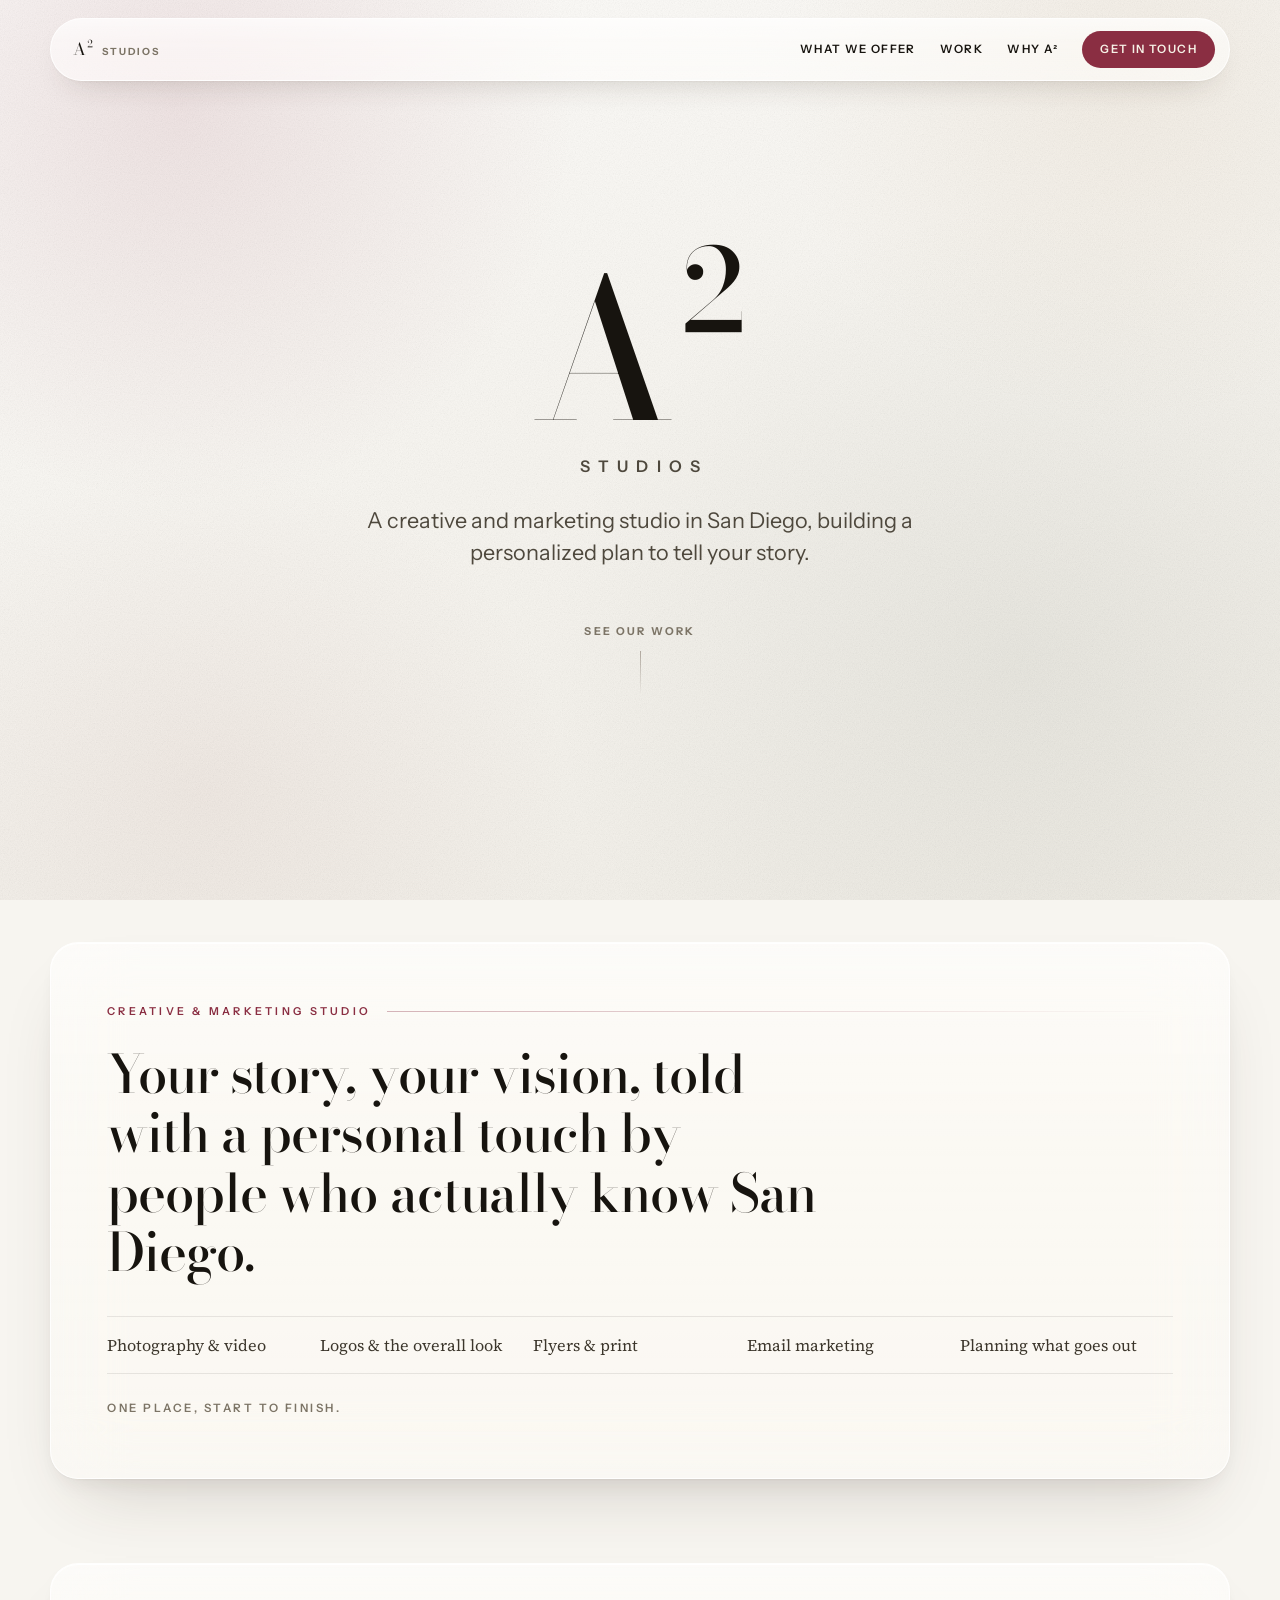
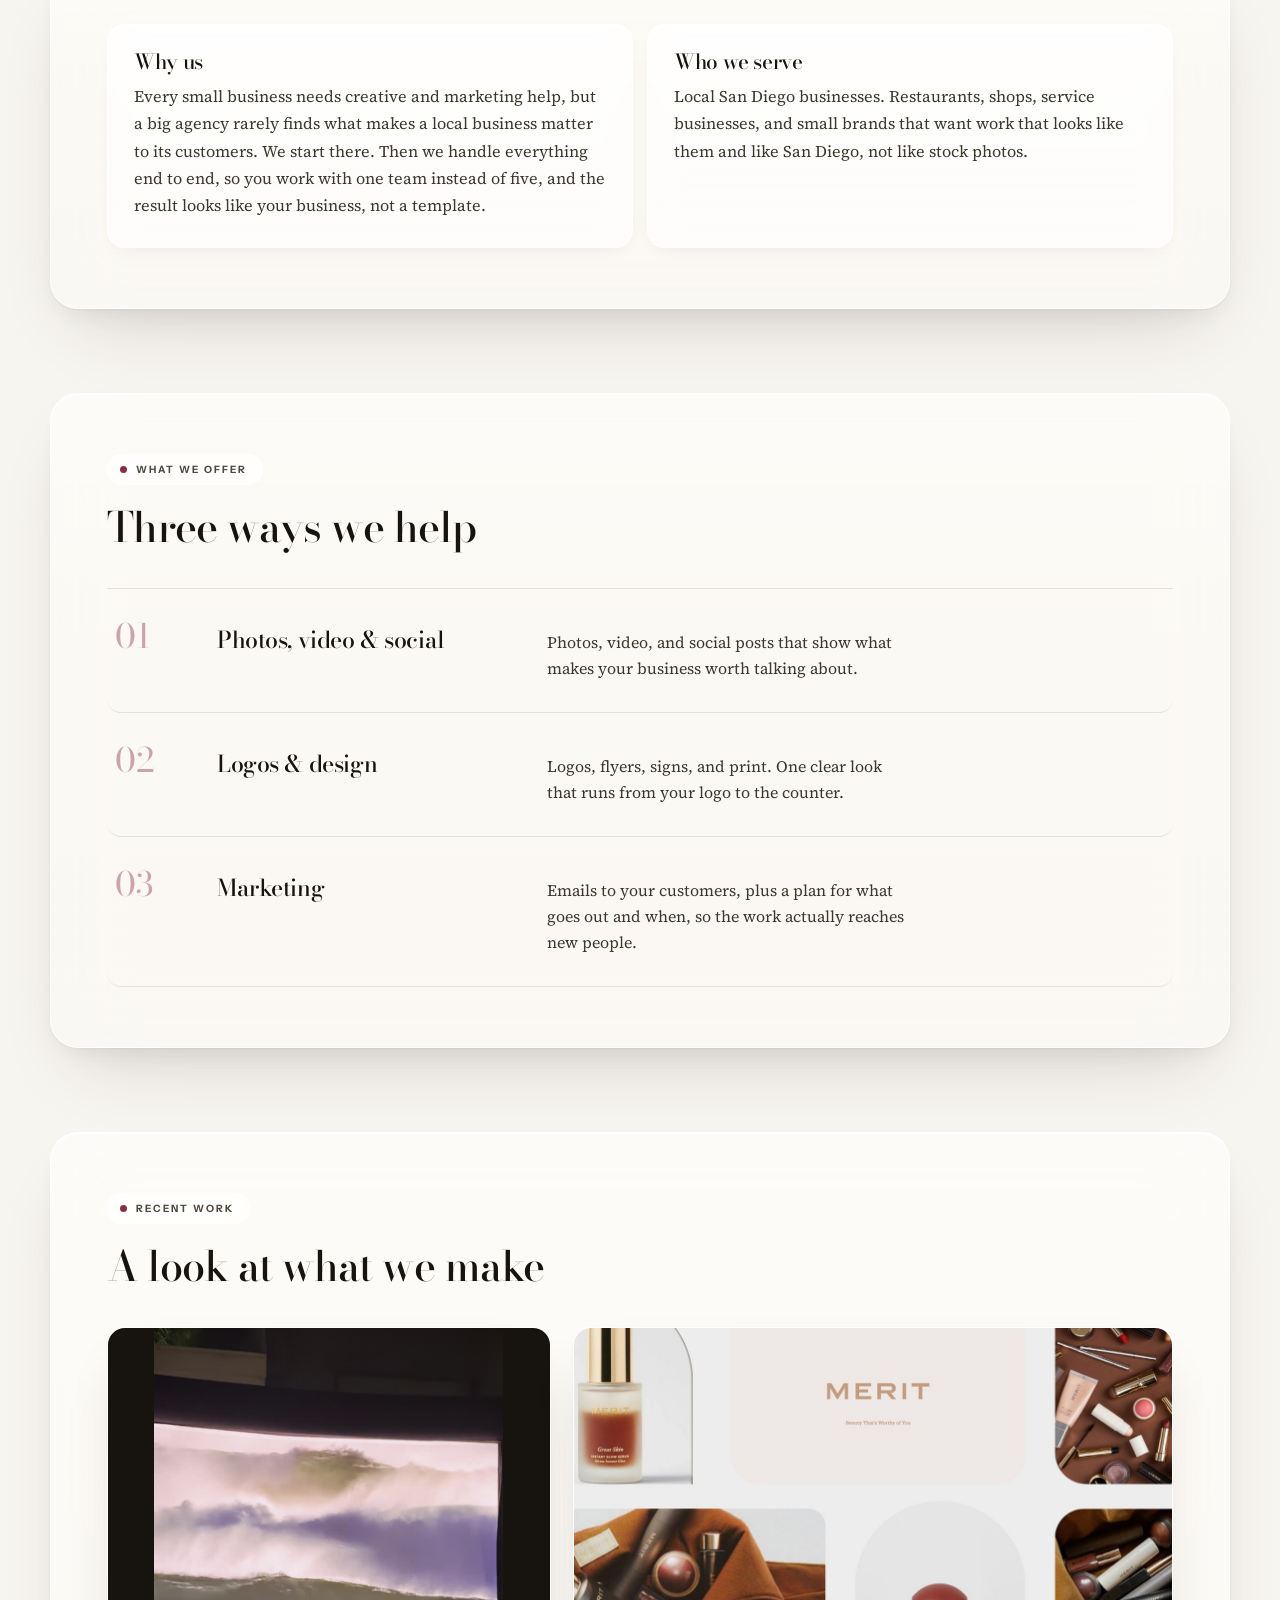
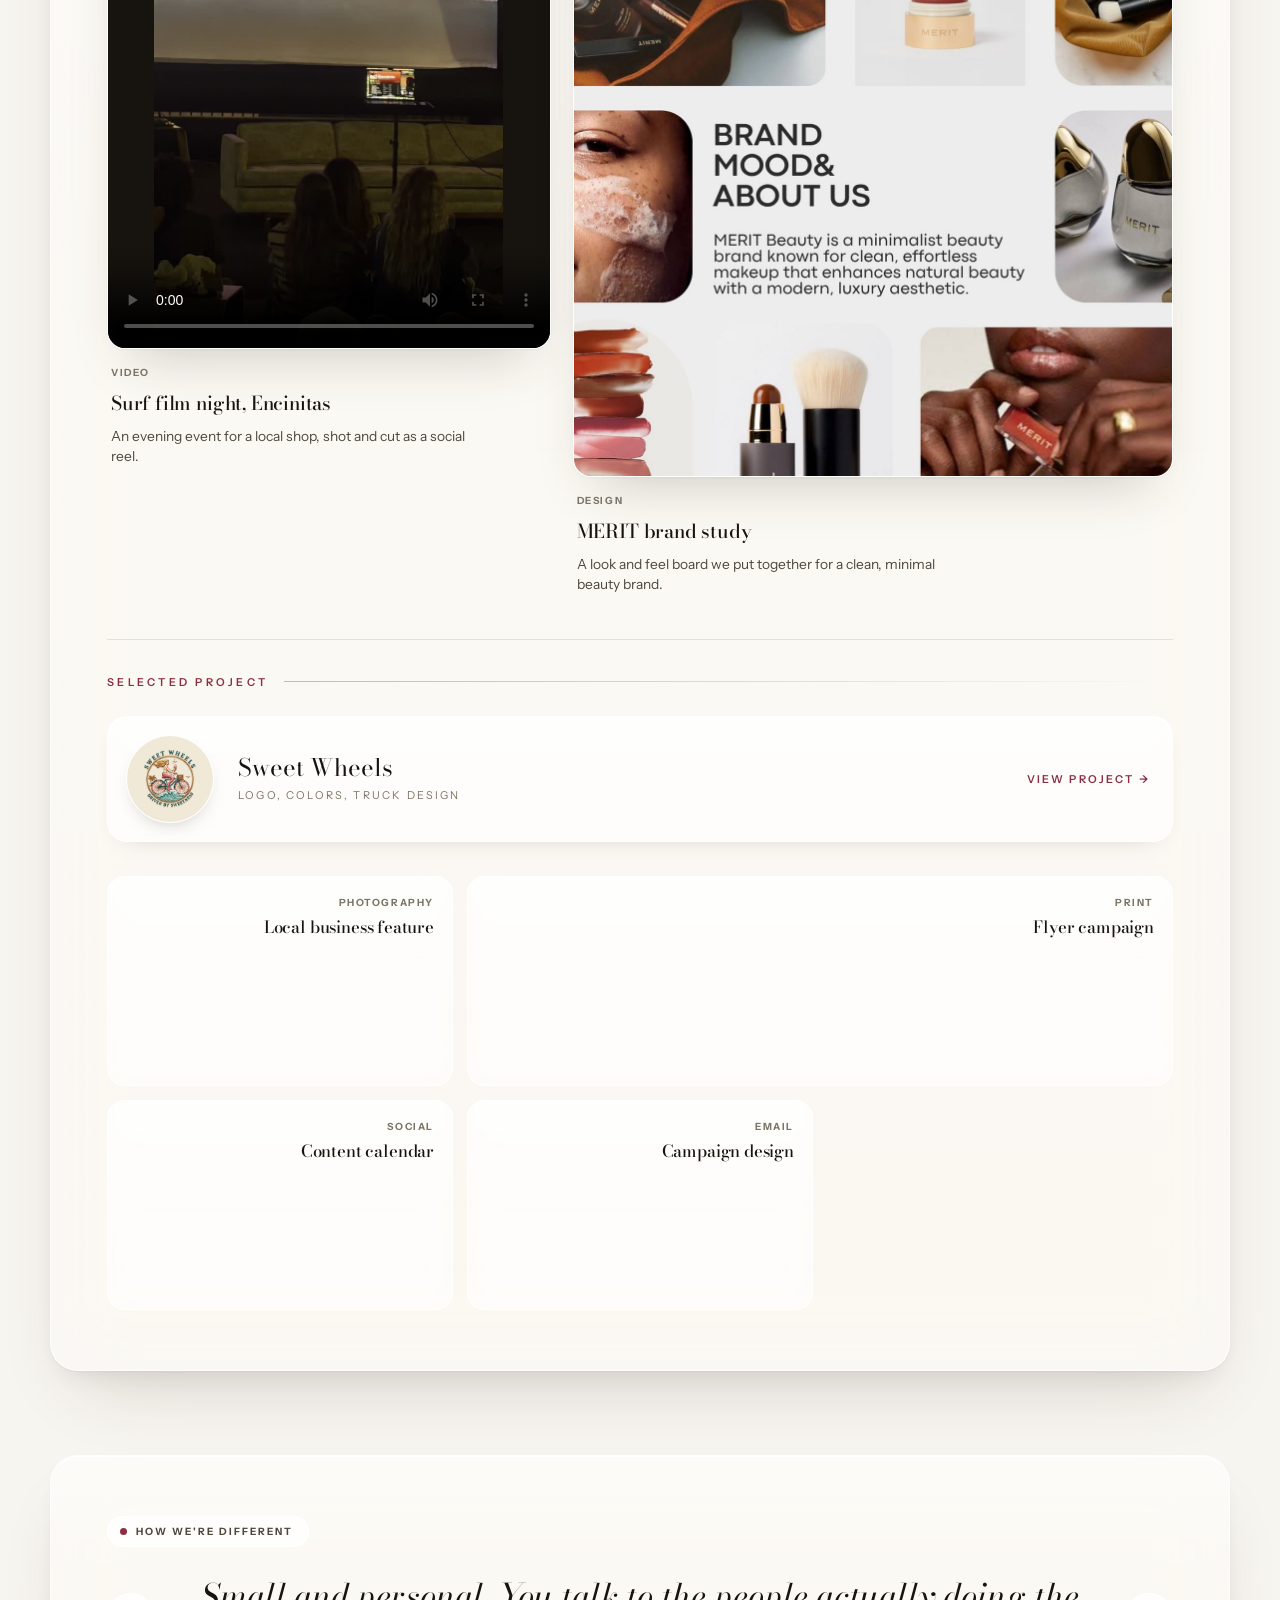
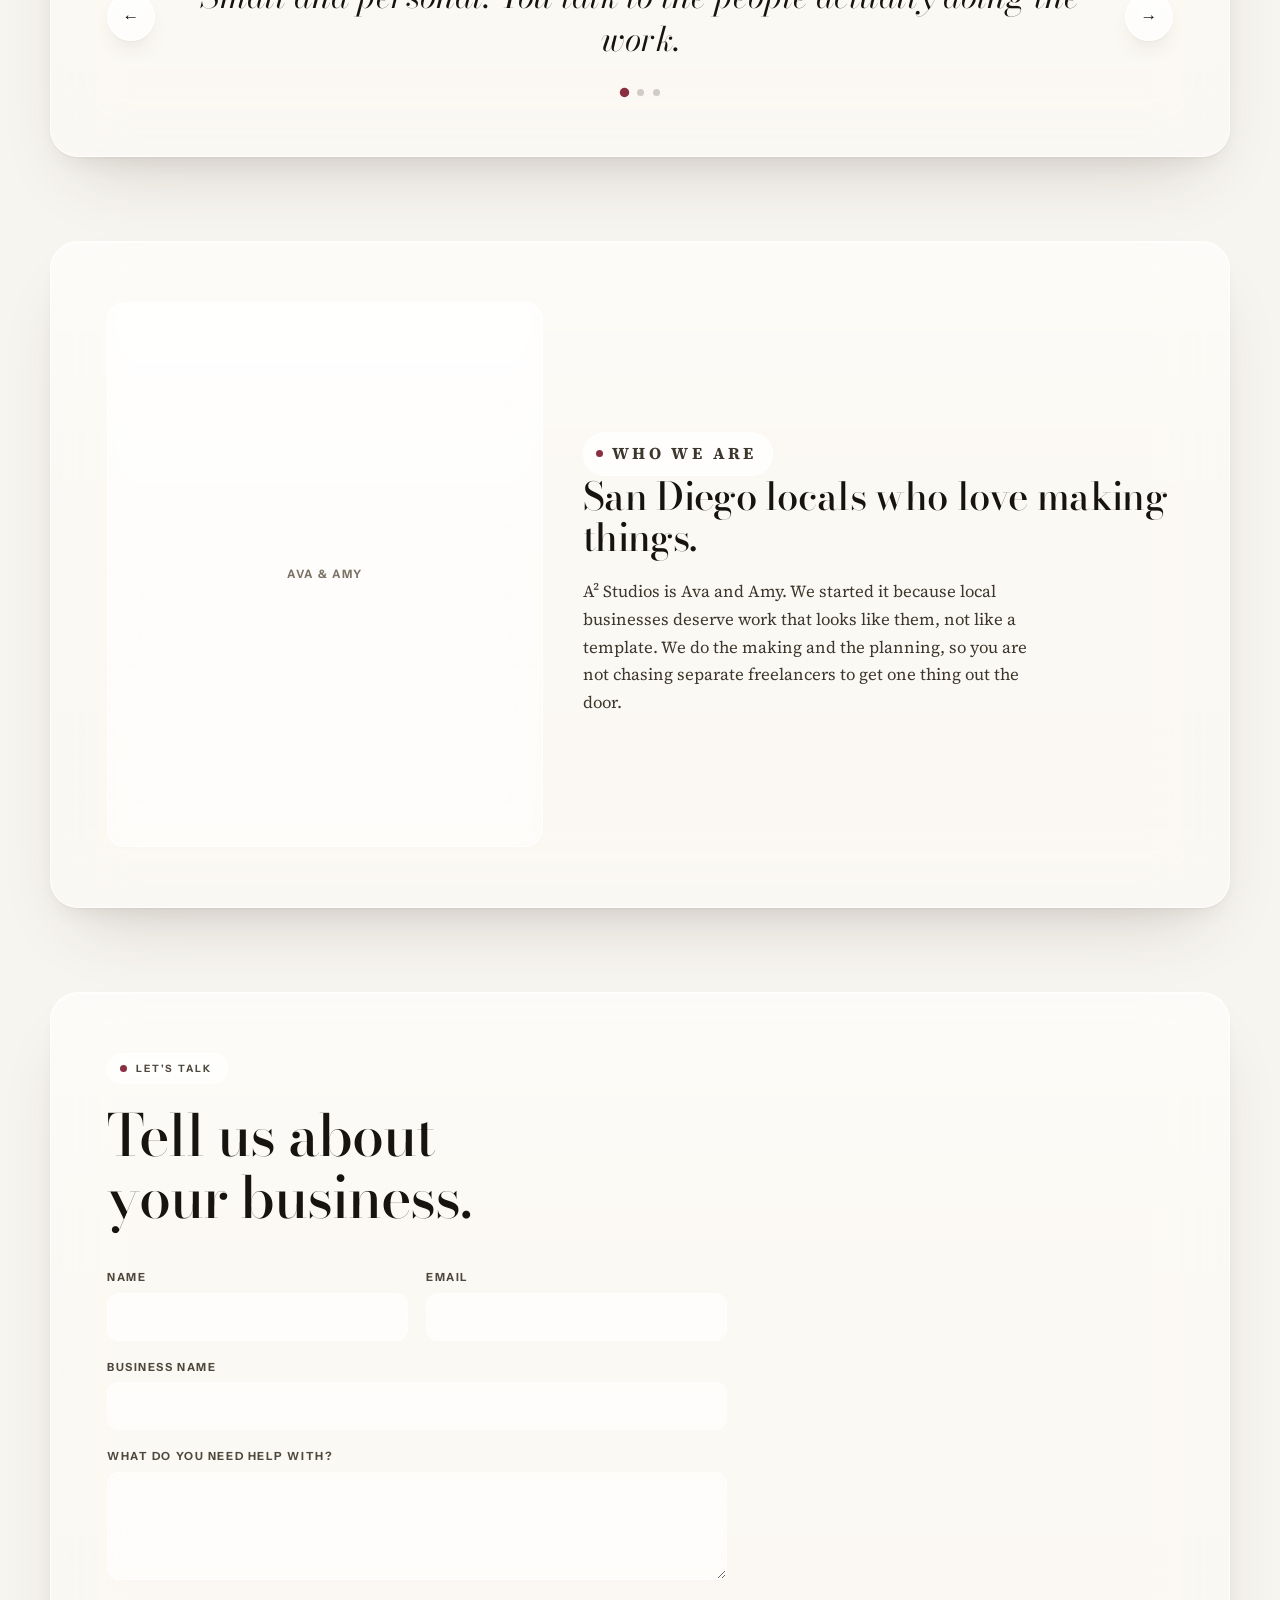
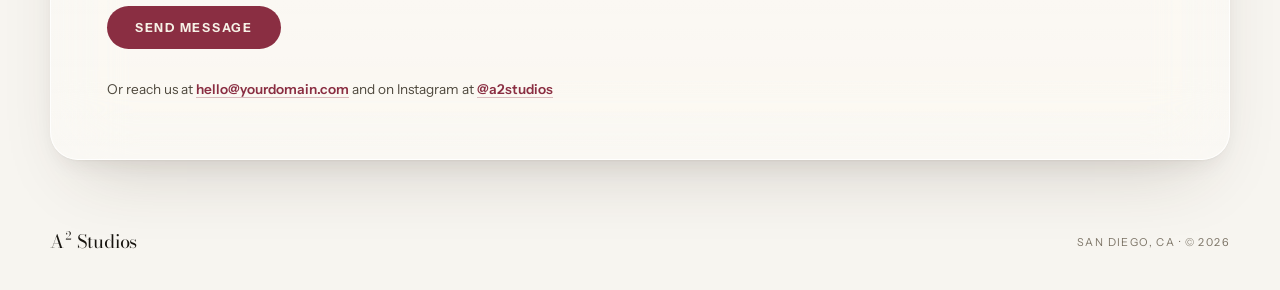
==== commit f8d9dc4c: "Plain language pass across the site" ====
--- a/index.html
+++ b/index.html
@@ -4,7 +4,7 @@
   <meta charset="UTF-8" />
   <meta name="viewport" content="width=device-width, initial-scale=1.0" />
   <title>A² Studios · Creative &amp; Marketing Studio, San Diego</title>
-  <meta name="description" content="A² Studios is a creative and marketing studio in San Diego. Photography, video, brand direction, logos, flyers, and email marketing for local businesses." />
+  <meta name="description" content="A² Studios is a creative and marketing studio in San Diego. Photos, video, logos, flyers, and email marketing for local businesses." />
   <link rel="preconnect" href="https://fonts.googleapis.com">
   <link rel="preconnect" href="https://fonts.gstatic.com" crossorigin>
   <link href="https://fonts.googleapis.com/css2?family=Bodoni+Moda:ital,wght@0,400;0,500;0,600;1,400;1,500&family=Source+Serif+4:opsz,wght@8..60,400;8..60,500;8..60,600&family=Instrument+Sans:wght@400;500;600;700&display=swap" rel="stylesheet">
@@ -41,10 +41,10 @@
         <h2>Your story, your vision, told with a personal touch by people who actually know San Diego.</h2>
         <ul class="capabilities">
           <li>Photography &amp; video</li>
-          <li>Logos &amp; brand direction</li>
+          <li>Logos &amp; the overall look</li>
           <li>Flyers &amp; print</li>
           <li>Email marketing</li>
-          <li>Campaign planning</li>
+          <li>Planning what goes out</li>
         </ul>
         <p class="intro-sub">One place, start to finish.</p>
       </div>
@@ -59,7 +59,7 @@
           </div>
           <div class="why-block">
             <h3>Who we serve</h3>
-            <p>Local San Diego businesses. Restaurants, shops, service businesses, and small brands that want content and marketing that feels authentic and local, not generic stock-photo agency work.</p>
+            <p>Local San Diego businesses. Restaurants, shops, service businesses, and small brands that want work that looks like them and like San Diego, not like stock photos.</p>
           </div>
         </div>
       </div>
@@ -74,20 +74,20 @@
         <ol class="offer-index">
           <li class="offer-row">
             <span class="offer-num">01</span>
-            <h3>Content &amp; Storytelling</h3>
-            <p>Photography, video, social content, and brand storytelling that captures what makes your business worth talking about.</p>
+            <h3>Photos, video &amp; social</h3>
+            <p>Photos, video, and social posts that show what makes your business worth talking about.</p>
             <span class="offer-arrow" aria-hidden="true">&#8594;</span>
           </li>
           <li class="offer-row">
             <span class="offer-num">02</span>
-            <h3>Brand &amp; Design</h3>
-            <p>Logo design, brand direction, flyers and print materials. A clear, consistent look from your logo to the counter.</p>
+            <h3>Logos &amp; design</h3>
+            <p>Logos, flyers, signs, and print. One clear look that runs from your logo to the counter.</p>
             <span class="offer-arrow" aria-hidden="true">&#8594;</span>
           </li>
           <li class="offer-row">
             <span class="offer-num">03</span>
             <h3>Marketing</h3>
-            <p>Email marketing, campaign strategy, and ongoing content planning, so your content actually reaches new customers.</p>
+            <p>Emails to your customers, plus a plan for what goes out and when, so the work actually reaches new people.</p>
             <span class="offer-arrow" aria-hidden="true">&#8594;</span>
           </li>
         </ol>
@@ -120,9 +120,9 @@
               <img src="assets/merit-full.jpg" alt="MERIT brand mood board, a grid of product photography and brand direction" />
             </div>
             <figcaption>
-              <span class="work-tag">Brand &amp; design</span>
+              <span class="work-tag">Design</span>
               <span class="feature-title">MERIT brand study</span>
-              <p>A concept board exploring brand mood and direction for a minimalist beauty label.</p>
+              <p>A look and feel board we put together for a clean, minimal beauty brand.</p>
             </figcaption>
           </figure>
         </div>
@@ -135,7 +135,7 @@
             </span>
             <span class="project-meta">
               <span class="project-name">Sweet Wheels</span>
-              <span class="project-kind">Brand identity, wrap design, launch</span>
+              <span class="project-kind">Logo, colors, truck design</span>
             </span>
             <span class="project-open">View project</span>
           </button>
@@ -167,7 +167,7 @@
         <p class="eyebrow">How we're different</p>
         <div class="slider">
           <button class="slider-arrow" id="diffPrev" aria-label="Previous">&#8592;</button>
-          <p class="slider-text" id="diffText">Small and personal. You work directly with the people making the work.</p>
+          <p class="slider-text" id="diffText">Small and personal. You talk to the people actually doing the work.</p>
           <button class="slider-arrow" id="diffNext" aria-label="Next">&#8594;</button>
         </div>
         <div class="slider-dots" id="diffDots"></div>
@@ -181,7 +181,7 @@
           <div class="about-text">
             <p class="eyebrow">Who we are</p>
             <h2>San Diego locals who love making things.</h2>
-            <p>A² Studios is Ava and Amy, built on the idea that local businesses deserve marketing and content that feels personal rather than generic. We handle the creative work and the strategy behind it, so you are not juggling separate freelancers to get one campaign out the door.</p>
+            <p>A² Studios is Ava and Amy. We started it because local businesses deserve work that looks like them, not like a template. We do the making and the planning, so you are not chasing separate freelancers to get one thing out the door.</p>
           </div>
         </div>
       </div>
@@ -241,7 +241,7 @@
           </div>
           <div>
             <dt>Scope</dt>
-            <dd>Brand identity and vehicle wrap</dd>
+            <dd>Logo, colors, and the truck design</dd>
           </div>
         </dl>
       </header>
@@ -251,44 +251,48 @@
         <ol class="results-figures">
           <li>
             <span class="results-num">1</span>
-            <span class="results-note">Name turned into a full identity: mark, palette, and wrap</span>
+            <span class="results-note">Name turned into a logo, a set of colors, and a truck design</span>
           </li>
           <li>
             <span class="results-num">5</span>
-            <span class="results-note">Brand colors set and carried onto every surface of the truck</span>
+            <span class="results-note">Colors chosen once and used on every part of the truck</span>
           </li>
           <li>
             <span class="results-num">63</span>
             <span class="results-note">Likes and comments on the launch post, mostly from locals</span>
           </li>
+          <li>
+            <span class="results-num">$35K+</span>
+            <span class="results-note">First-season sales for a business that started as a name and an idea</span>
+          </li>
         </ol>
-        <p class="results-source">Engagement counted from the client's own launch post.</p>
+        <p class="results-source">Sales figure shared by the owner, covering the first season, January to August 2026. We handled the brand and the wrap, not the day to day running of the business.</p>
       </section>
 
       <div class="modal-body">
-        <p class="modal-lede">The owner came to us with a name and a picture in her head of what this truck should feel like. We worked closely with her to get it out: the logo, the brand direction, the colors, and the van itself, until all of it read like the business she had been imagining. It is on the road now.</p>
+        <p class="modal-lede">The owner came to us with a name and a picture in her head of what this truck should feel like. We worked closely with her on all of it: the logo, the colors, and the truck itself, until it looked like the business she had been picturing. It is on the road now.</p>
         <ul class="modal-tags">
           <li>Logo design</li>
-          <li>Color palette</li>
-          <li>Vehicle wrap</li>
-          <li>Mockups</li>
-          <li>Launch content</li>
+          <li>Colors</li>
+          <li>Truck design</li>
+          <li>Design previews</li>
+          <li>Launch photos</li>
         </ul>
       </div>
 
       <figure class="modal-figure modal-figure--hero">
         <img src="assets/sw-logo.jpg" alt="Sweet Wheels logo, a mermaid riding a bicycle inside a circular badge" />
-        <figcaption>The mark. A mermaid on a beach cruiser, drawn to read at truck scale and at profile-photo scale.</figcaption>
+        <figcaption>The logo. Drawn so it still reads when it is tiny, like a profile picture, and when it is huge, like the side of a truck.</figcaption>
       </figure>
 
       <figure class="modal-figure modal-figure--flat">
         <img src="assets/sw-palette.jpg" alt="Sweet Wheels brand color palette" />
-        <figcaption>The palette, built around the mark so every flyer, cup, and post matches the truck.</figcaption>
+        <figcaption>The colors, picked to go with the logo, so the truck, the cups, and the posts all look like the same business.</figcaption>
       </figure>
 
       <figure class="modal-figure">
         <img src="assets/sw-final-side.jpg" alt="The finished Sweet Wheels truck, side view with the mermaid artwork and wave graphics" />
-        <figcaption>The finished truck. The mark, the waves, and the colors carried across the whole vehicle.</figcaption>
+        <figcaption>The finished truck, with the logo, the waves, and the colors running across the whole thing.</figcaption>
       </figure>
 
       <figure class="modal-figure">
@@ -298,7 +302,7 @@
 
       <figure class="modal-figure modal-figure--post">
         <img src="assets/sw-final-rear.jpg" alt="Instagram post showing the back of the Sweet Wheels truck with the full badge" />
-        <figcaption>The launch post. The badge reads clean at full size on the back doors.</figcaption>
+        <figcaption>The launch post. The logo runs full size across the back doors, big enough to read from the car behind it.</figcaption>
       </figure>
 
     </div>
@@ -313,9 +317,9 @@
 
   <script>
     const diffs = [
-      "Small and personal. You work directly with the people making the work.",
+      "Small and personal. You talk to the people actually doing the work.",
       "Local roots. We know San Diego and the kinds of businesses here.",
-      "Full range. Creative and strategy in one place, so you aren't juggling separate vendors."
+      "Everything in one place. The design work and the plan behind it, so you are not hiring three different people."
     ];
     let diffIndex = 0;
     const diffText = document.getElementById('diffText');
--- a/styles.css
+++ b/styles.css
@@ -670,8 +670,8 @@
   margin: 0;
   padding: 0;
   display: grid;
-  grid-template-columns: repeat(3, 1fr);
-  gap: 28px;
+  grid-template-columns: repeat(2, 1fr);
+  gap: 30px 34px;
 }
 
 .results-figures li {
@@ -684,7 +684,7 @@
   font-family: 'Bodoni Moda', Georgia, serif;
   font-style: italic;
   font-weight: 500;
-  font-size: 3.4rem;
+  font-size: 3.2rem;
   line-height: 1;
   color: var(--sage);
   margin-bottom: 12px;
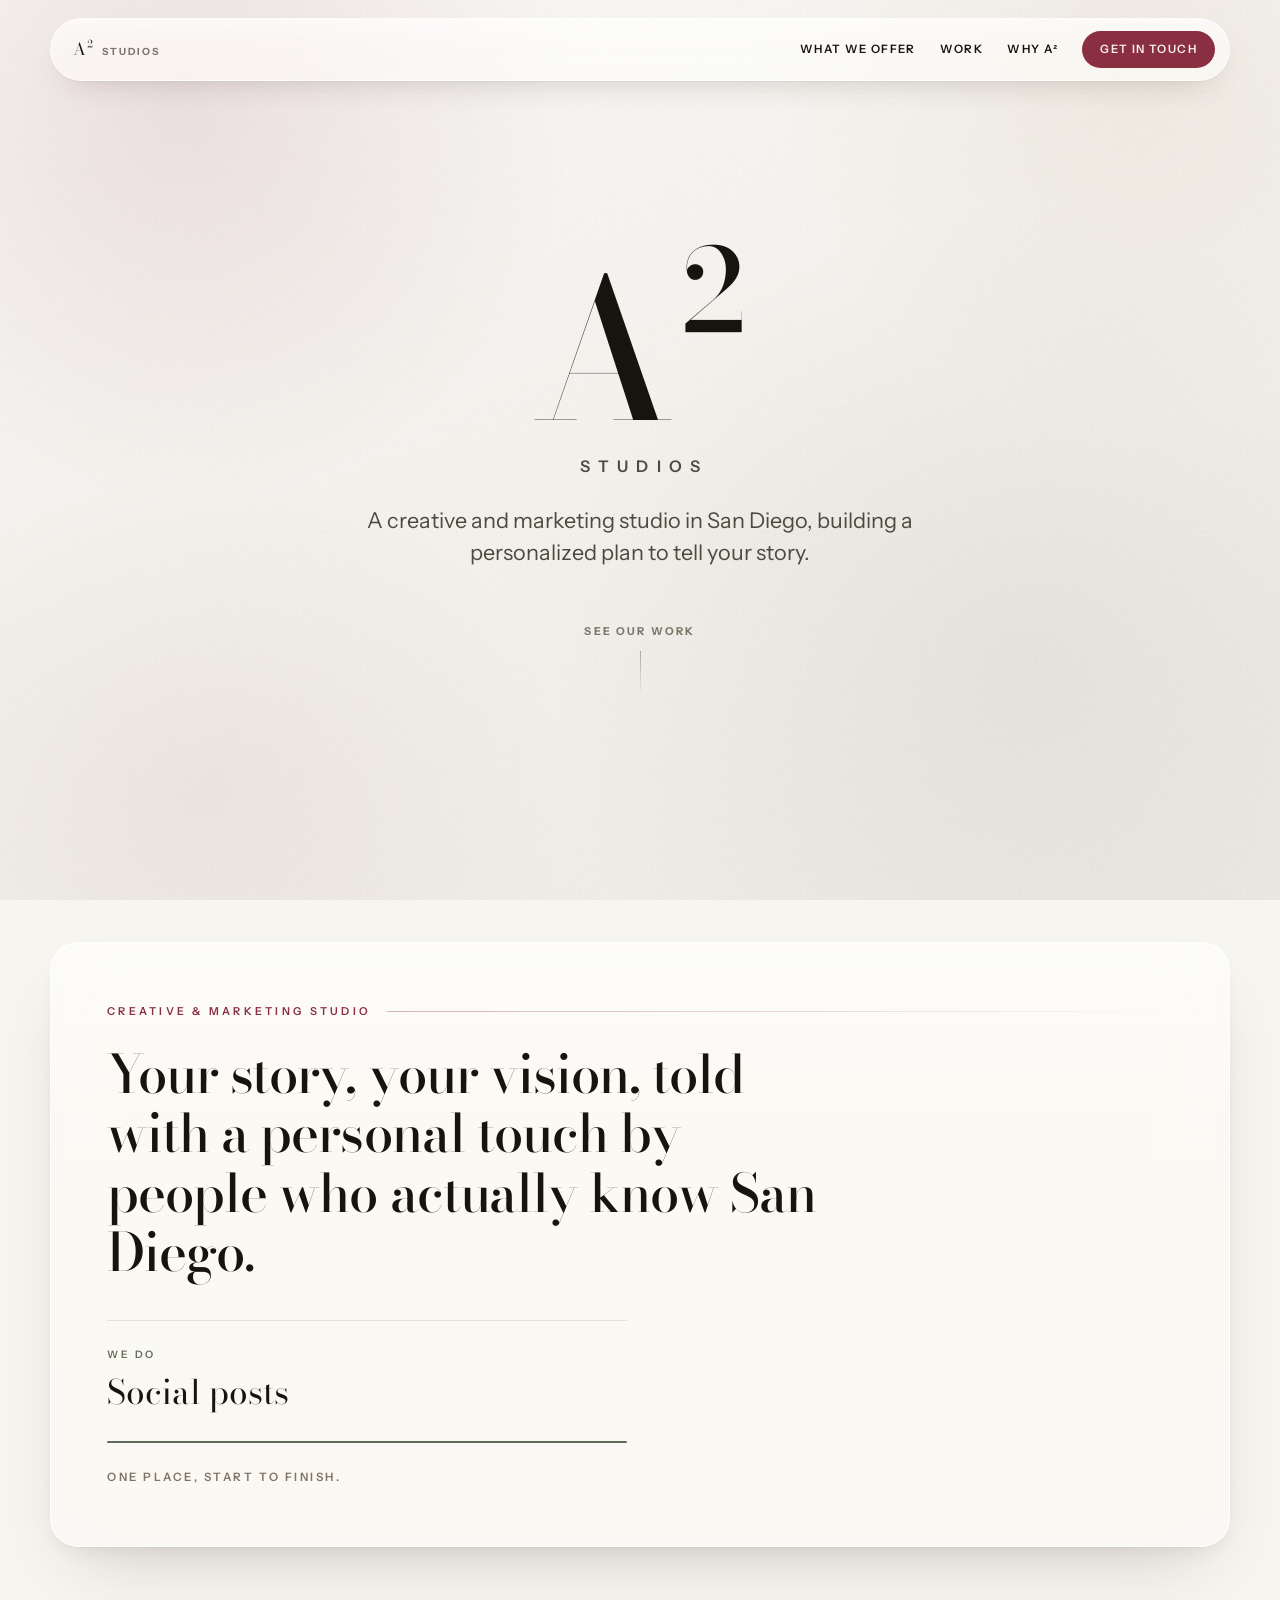
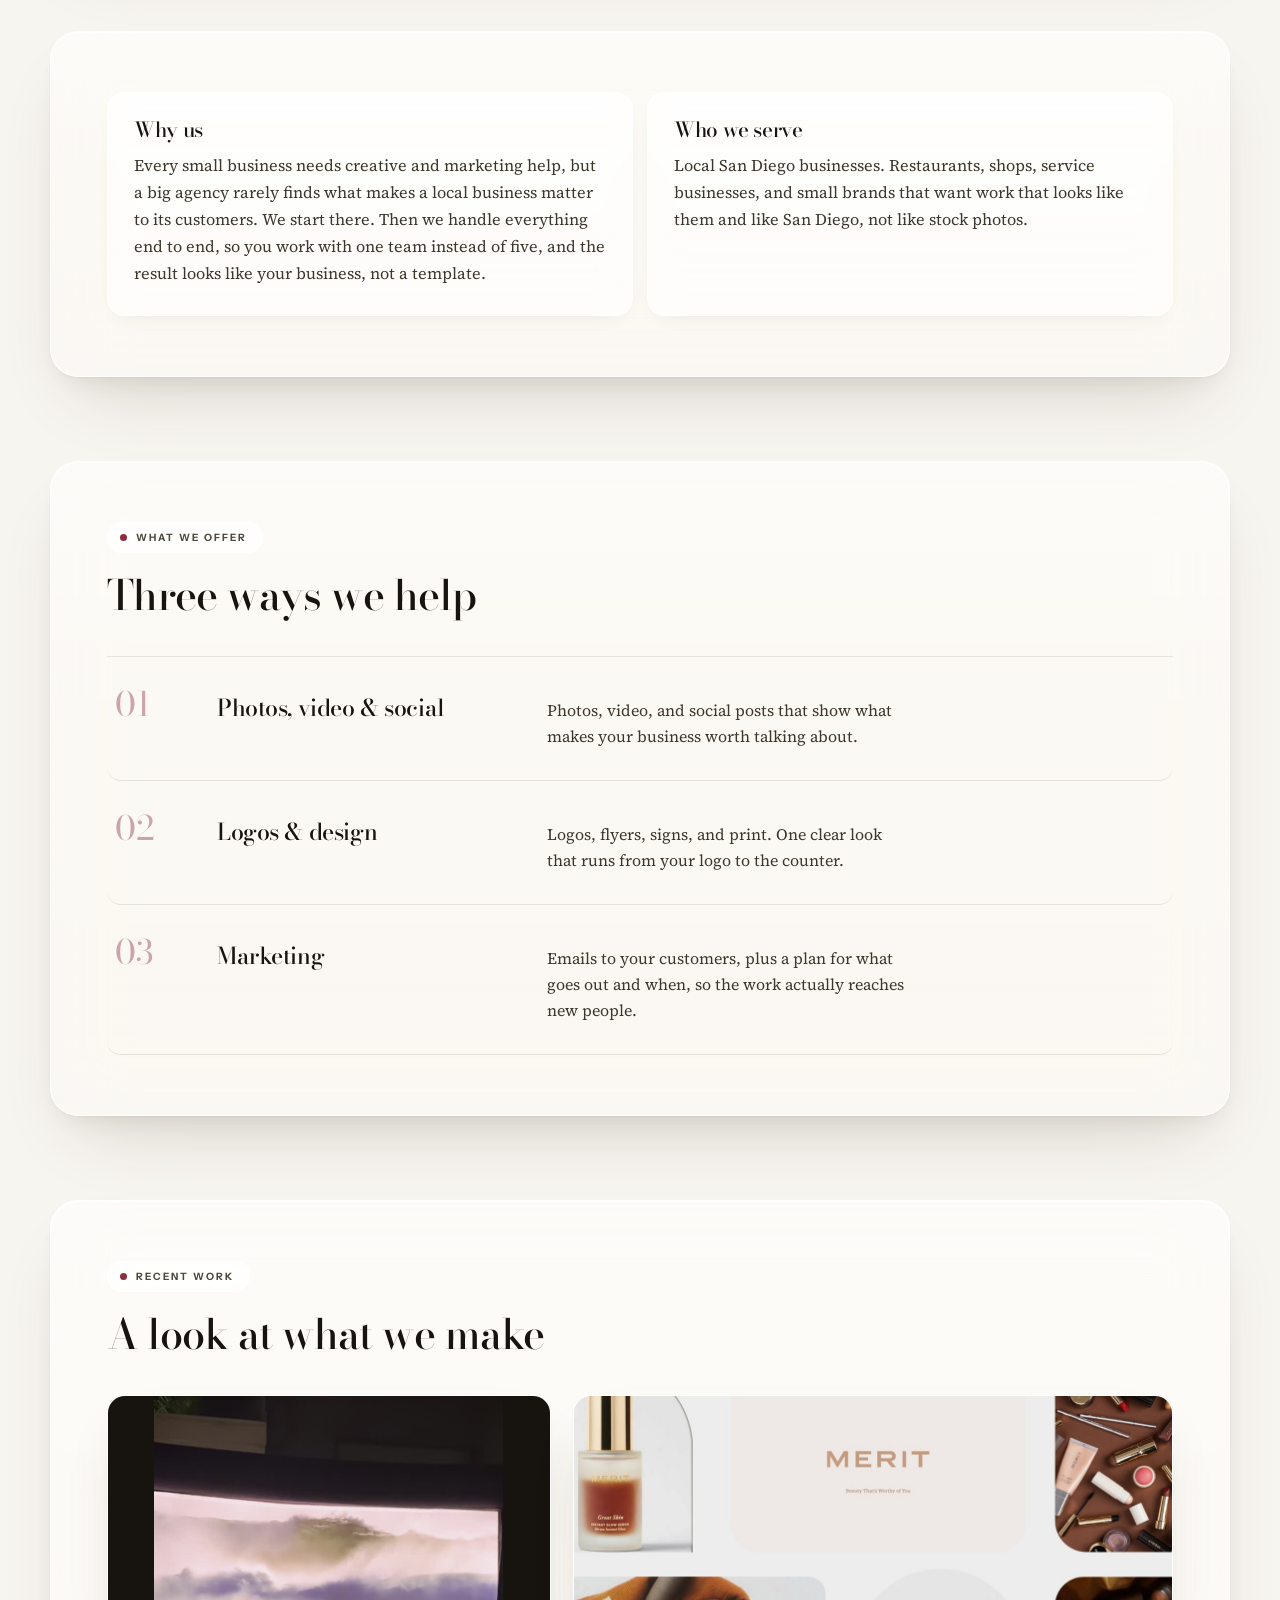
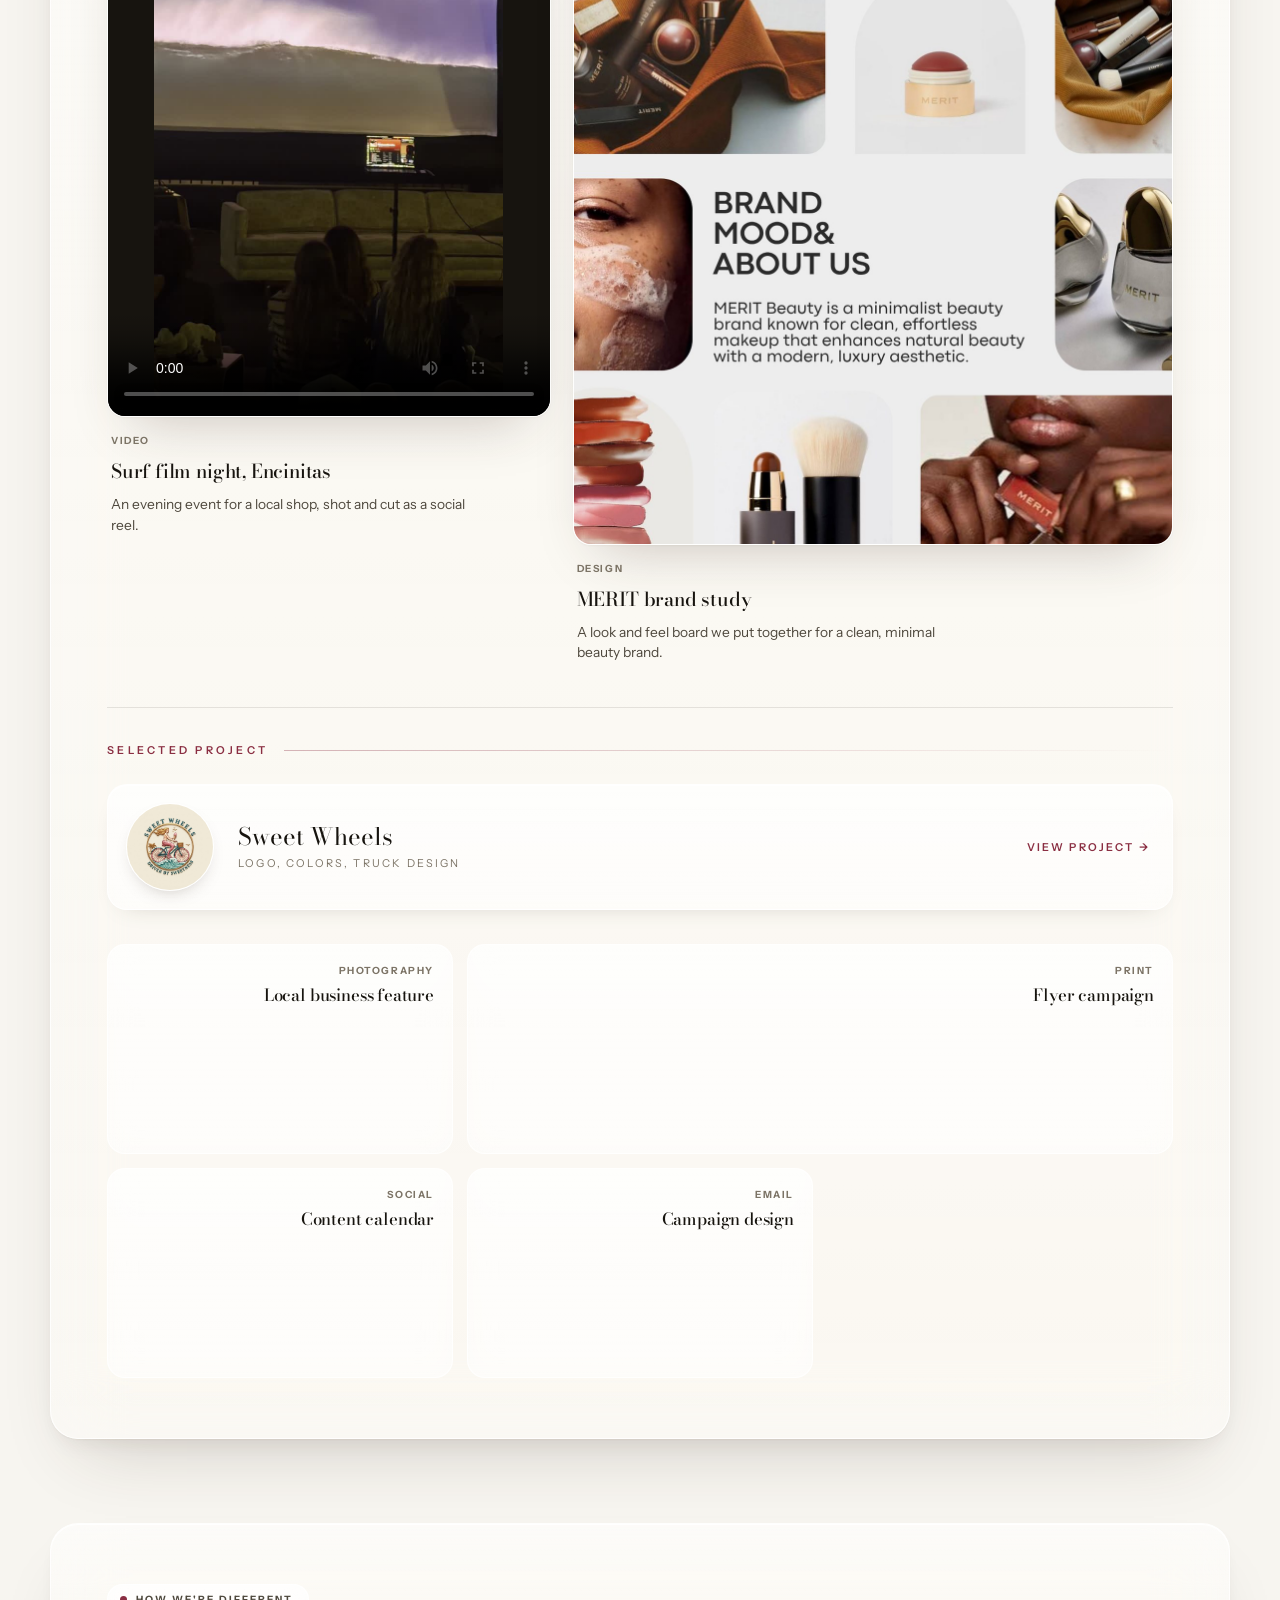
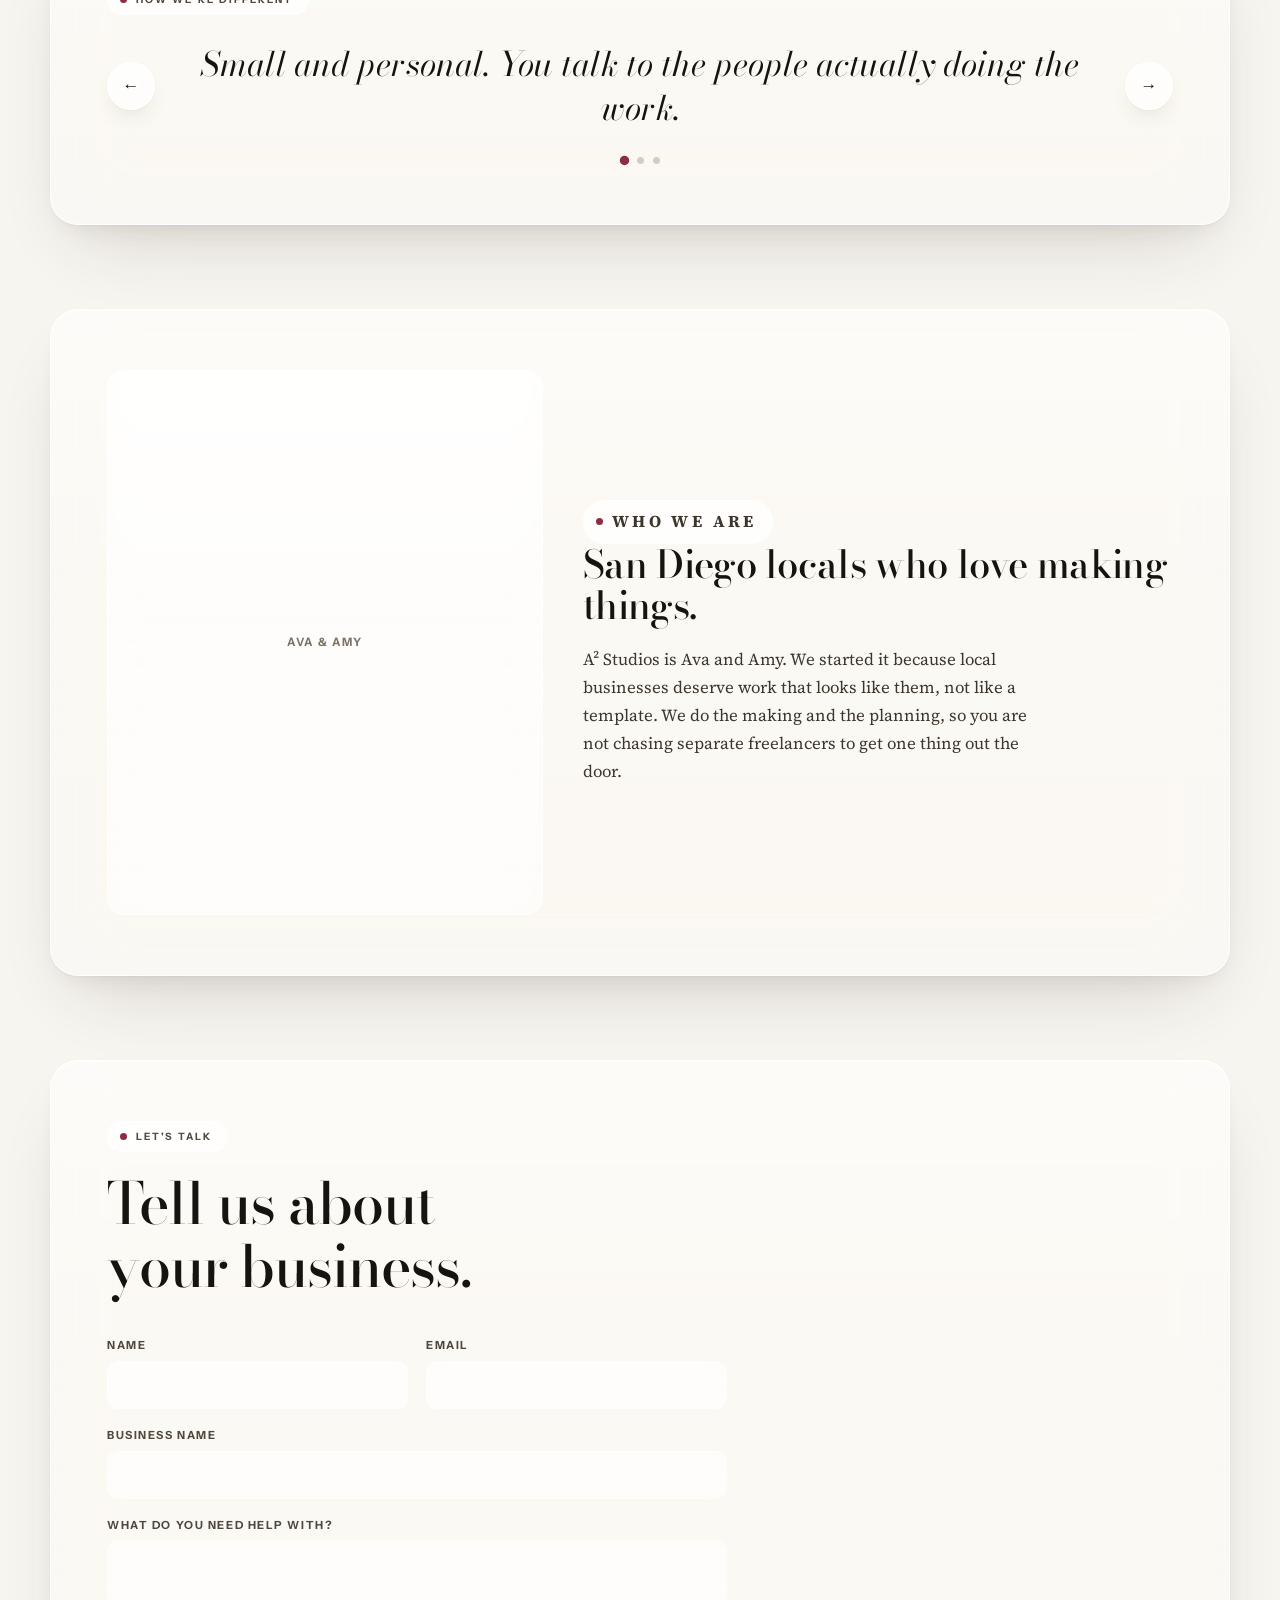
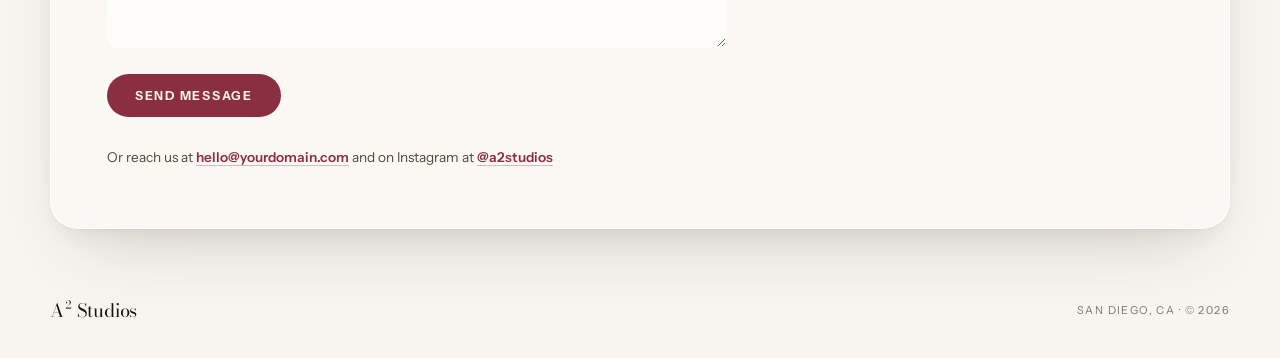
==== commit f2ef99e4: "Rotating capability line in the intro" ====
--- a/index.html
+++ b/index.html
@@ -39,13 +39,18 @@
       <div class="panel intro-grid">
         <p class="rule-label">Creative &amp; marketing studio</p>
         <h2>Your story, your vision, told with a personal touch by people who actually know San Diego.</h2>
-        <ul class="capabilities">
-          <li>Photography &amp; video</li>
-          <li>Logos &amp; the overall look</li>
-          <li>Flyers &amp; print</li>
-          <li>Email marketing</li>
-          <li>Planning what goes out</li>
-        </ul>
+        <div class="rotator">
+          <p class="rotator-label">We do</p>
+          <ul class="capabilities" id="capList">
+            <li>Photography &amp; video</li>
+            <li>Social posts</li>
+            <li>Logos &amp; the overall look</li>
+            <li>Flyers &amp; print</li>
+            <li>Email marketing</li>
+            <li>Planning what goes out</li>
+          </ul>
+          <div class="rotator-track"><span class="rotator-fill" id="capFill"></span></div>
+        </div>
         <p class="intro-sub">One place, start to finish.</p>
       </div>
     </section>
@@ -282,27 +287,25 @@
 
       <figure class="modal-figure modal-figure--hero">
         <img src="assets/sw-logo.jpg" alt="Sweet Wheels logo, a mermaid riding a bicycle inside a circular badge" />
-        <figcaption>The logo. Drawn so it still reads when it is tiny, like a profile picture, and when it is huge, like the side of a truck.</figcaption>
       </figure>
 
       <figure class="modal-figure modal-figure--flat">
         <img src="assets/sw-palette.jpg" alt="Sweet Wheels brand color palette" />
-        <figcaption>The colors, picked to go with the logo, so the truck, the cups, and the posts all look like the same business.</figcaption>
+        <figcaption>The colors, chosen to go with the logo and used on everything after it.</figcaption>
       </figure>
 
       <figure class="modal-figure">
         <img src="assets/sw-final-side.jpg" alt="The finished Sweet Wheels truck, side view with the mermaid artwork and wave graphics" />
-        <figcaption>The finished truck, with the logo, the waves, and the colors running across the whole thing.</figcaption>
       </figure>
 
       <figure class="modal-figure">
         <img src="assets/sw-final-owner.jpg" alt="The owner of Sweet Wheels leaning out the service window of the finished truck" />
-        <figcaption>The owner on opening day, in the truck she had been picturing the whole time.</figcaption>
+        <figcaption>The owner on opening day.</figcaption>
       </figure>
 
       <figure class="modal-figure modal-figure--post">
         <img src="assets/sw-final-rear.jpg" alt="Instagram post showing the back of the Sweet Wheels truck with the full badge" />
-        <figcaption>The launch post. The logo runs full size across the back doors, big enough to read from the car behind it.</figcaption>
+        <figcaption>Her launch post, May 2026.</figcaption>
       </figure>
 
     </div>
@@ -381,6 +384,36 @@
     document.addEventListener('keydown', e => {
       if (e.key === 'Escape' && !modal.hidden) closeProject();
     });
+    const capList = document.getElementById('capList');
+    const capFill = document.getElementById('capFill');
+    const caps = capList ? Array.from(capList.children) : [];
+    const reduceMotion = window.matchMedia('(prefers-reduced-motion: reduce)').matches;
+
+    if (caps.length && !reduceMotion) {
+      capList.classList.add('is-rotating');
+      let capIndex = 0;
+      caps[0].classList.add('is-active');
+      setInterval(() => {
+        caps[capIndex].classList.remove('is-active');
+        capIndex = (capIndex + 1) % caps.length;
+        caps[capIndex].classList.add('is-active');
+        if (capFill) {
+          capFill.style.transition = 'none';
+          capFill.style.width = '0%';
+          requestAnimationFrame(() => {
+            capFill.style.transition = 'width 2.6s linear';
+            capFill.style.width = '100%';
+          });
+        }
+      }, 2600);
+      if (capFill) {
+        requestAnimationFrame(() => {
+          capFill.style.transition = 'width 2.6s linear';
+          capFill.style.width = '100%';
+        });
+      }
+    }
+
   </script>
 
 </body>
--- a/styles.css
+++ b/styles.css
@@ -295,23 +295,72 @@
   background: linear-gradient(90deg, rgba(138,46,66,0.35), rgba(138,46,66,0));
 }
 
-/* ---- Capability list ---- */
+/* ---- Rotating capabilities ---- */
+.rotator {
+  margin: 38px 0 0;
+  padding-top: 26px;
+  border-top: 1px solid rgba(23, 20, 15, 0.1);
+  max-width: 520px;
+}
+
+.rotator-label {
+  margin: 0 0 10px;
+  font-family: 'Instrument Sans', sans-serif;
+  font-size: 0.64rem;
+  font-weight: 600;
+  letter-spacing: 0.28em;
+  text-transform: uppercase;
+  color: var(--sage);
+}
+
 .capabilities {
   list-style: none;
-  margin: 34px 0 0;
+  margin: 0;
   padding: 0;
-  display: grid;
-  grid-template-columns: repeat(auto-fit, minmax(190px, 1fr));
-  gap: 0;
-  border-top: 1px solid rgba(23, 20, 15, 0.09);
 }
 
 .capabilities li {
-  padding: 16px 20px 16px 0;
-  border-bottom: 1px solid rgba(23, 20, 15, 0.09);
-  font-family: 'Source Serif 4', Georgia, serif;
-  font-size: 1.02rem;
-  color: #3c362c;
+  font-family: 'Bodoni Moda', Georgia, serif;
+  font-size: clamp(1.5rem, 3vw, 2.1rem);
+  line-height: 1.2;
+  color: var(--ink);
+  padding: 4px 0;
+}
+
+.capabilities.is-rotating {
+  position: relative;
+  height: 1.5em;
+  font-size: clamp(1.5rem, 3vw, 2.1rem);
+}
+
+.capabilities.is-rotating li {
+  position: absolute;
+  inset: 0;
+  padding: 0;
+  opacity: 0;
+  transform: translateY(10px);
+  transition: opacity 0.5s ease, transform 0.5s cubic-bezier(0.2, 0.8, 0.2, 1);
+  pointer-events: none;
+}
+
+.capabilities.is-rotating li.is-active {
+  opacity: 1;
+  transform: translateY(0);
+}
+
+.rotator-track {
+  margin-top: 18px;
+  height: 2px;
+  border-radius: 2px;
+  background: rgba(23, 20, 15, 0.08);
+  overflow: hidden;
+}
+
+.rotator-fill {
+  display: block;
+  height: 100%;
+  width: 0;
+  background: var(--sage);
 }
 
 /* ---- Why ---- */
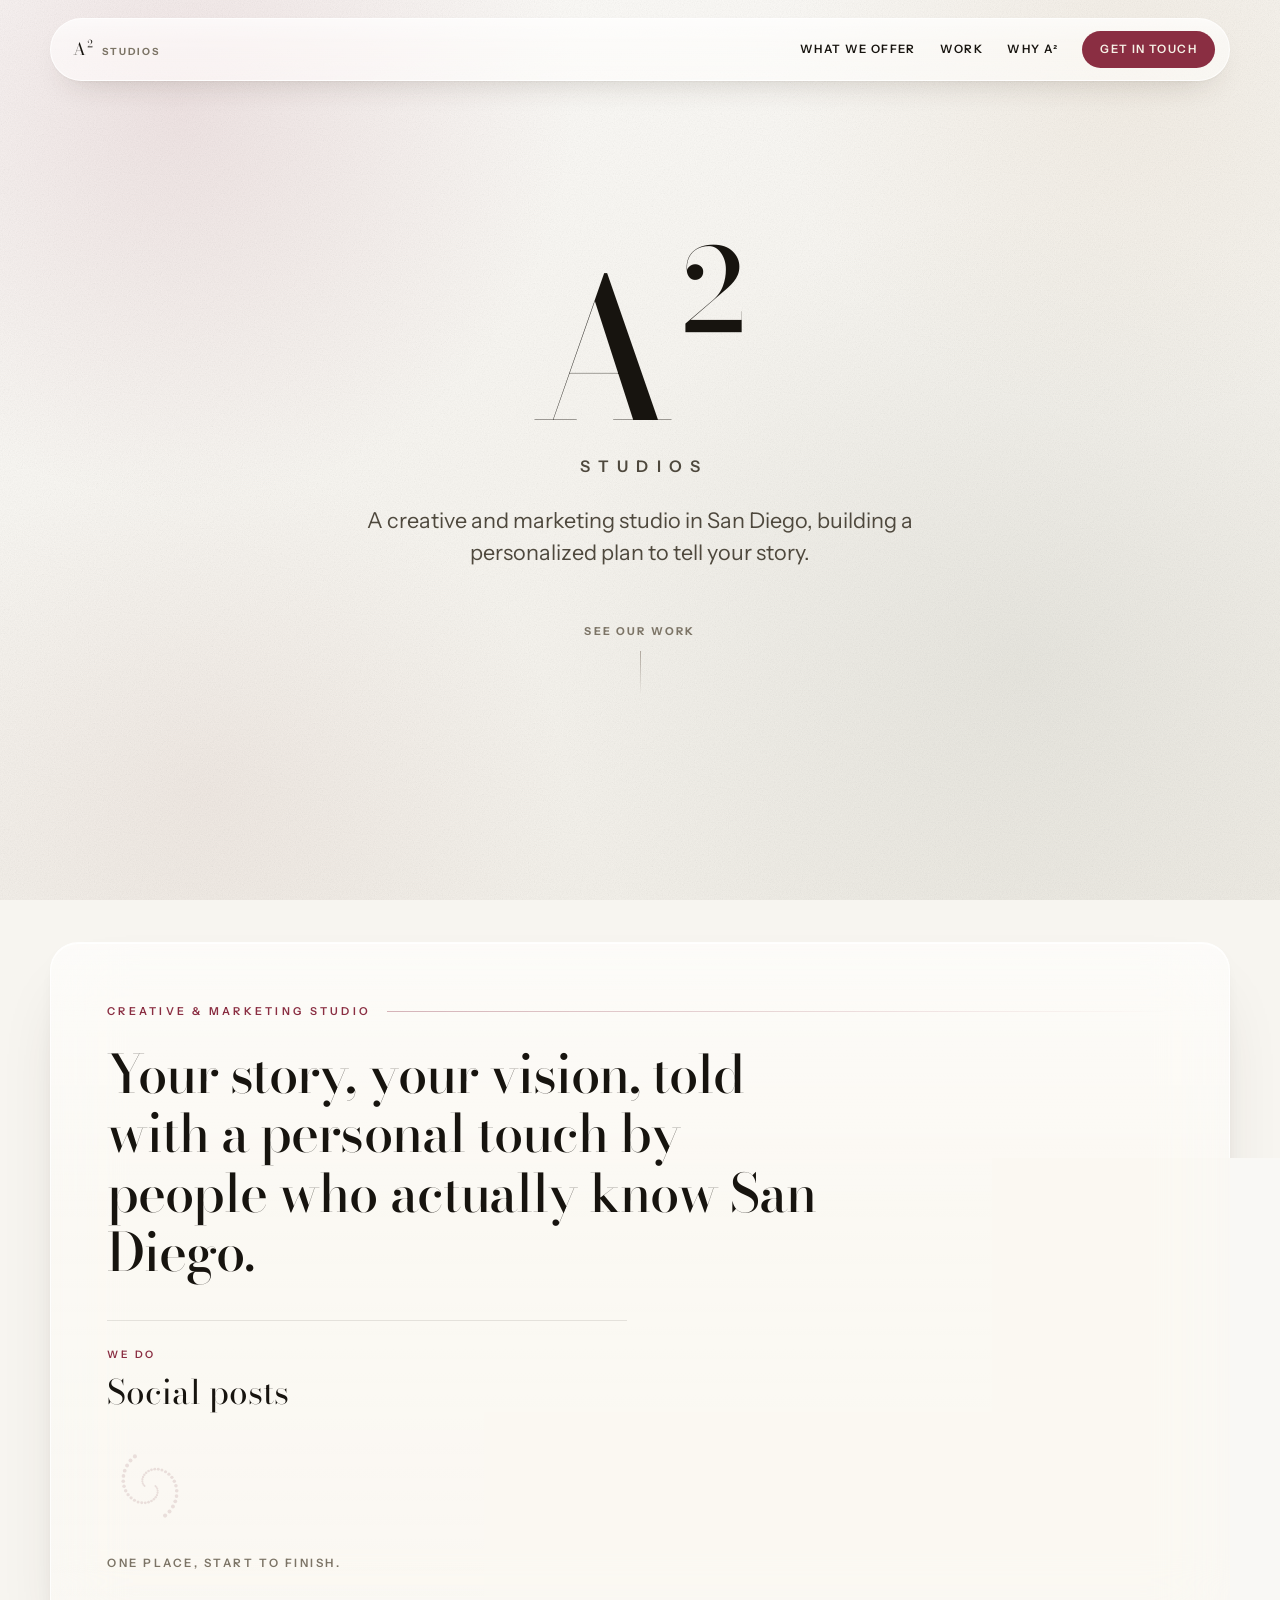
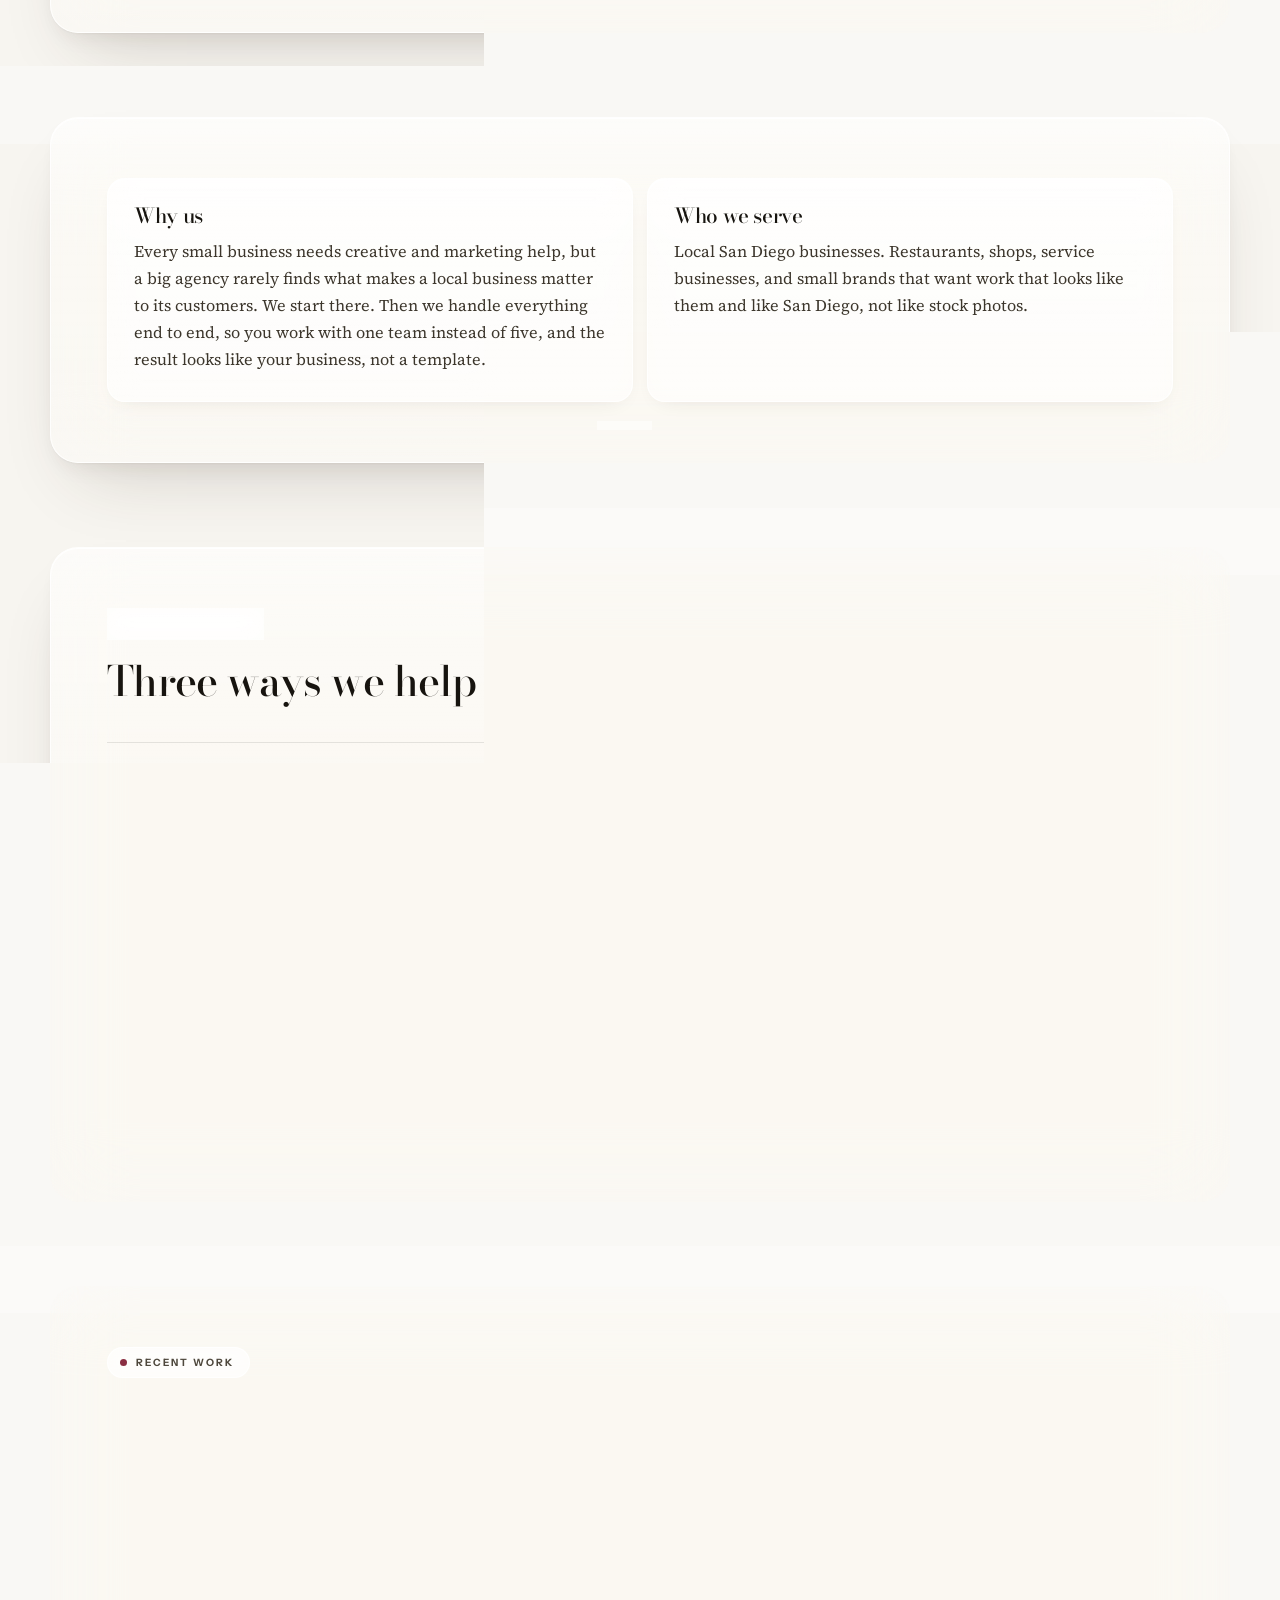
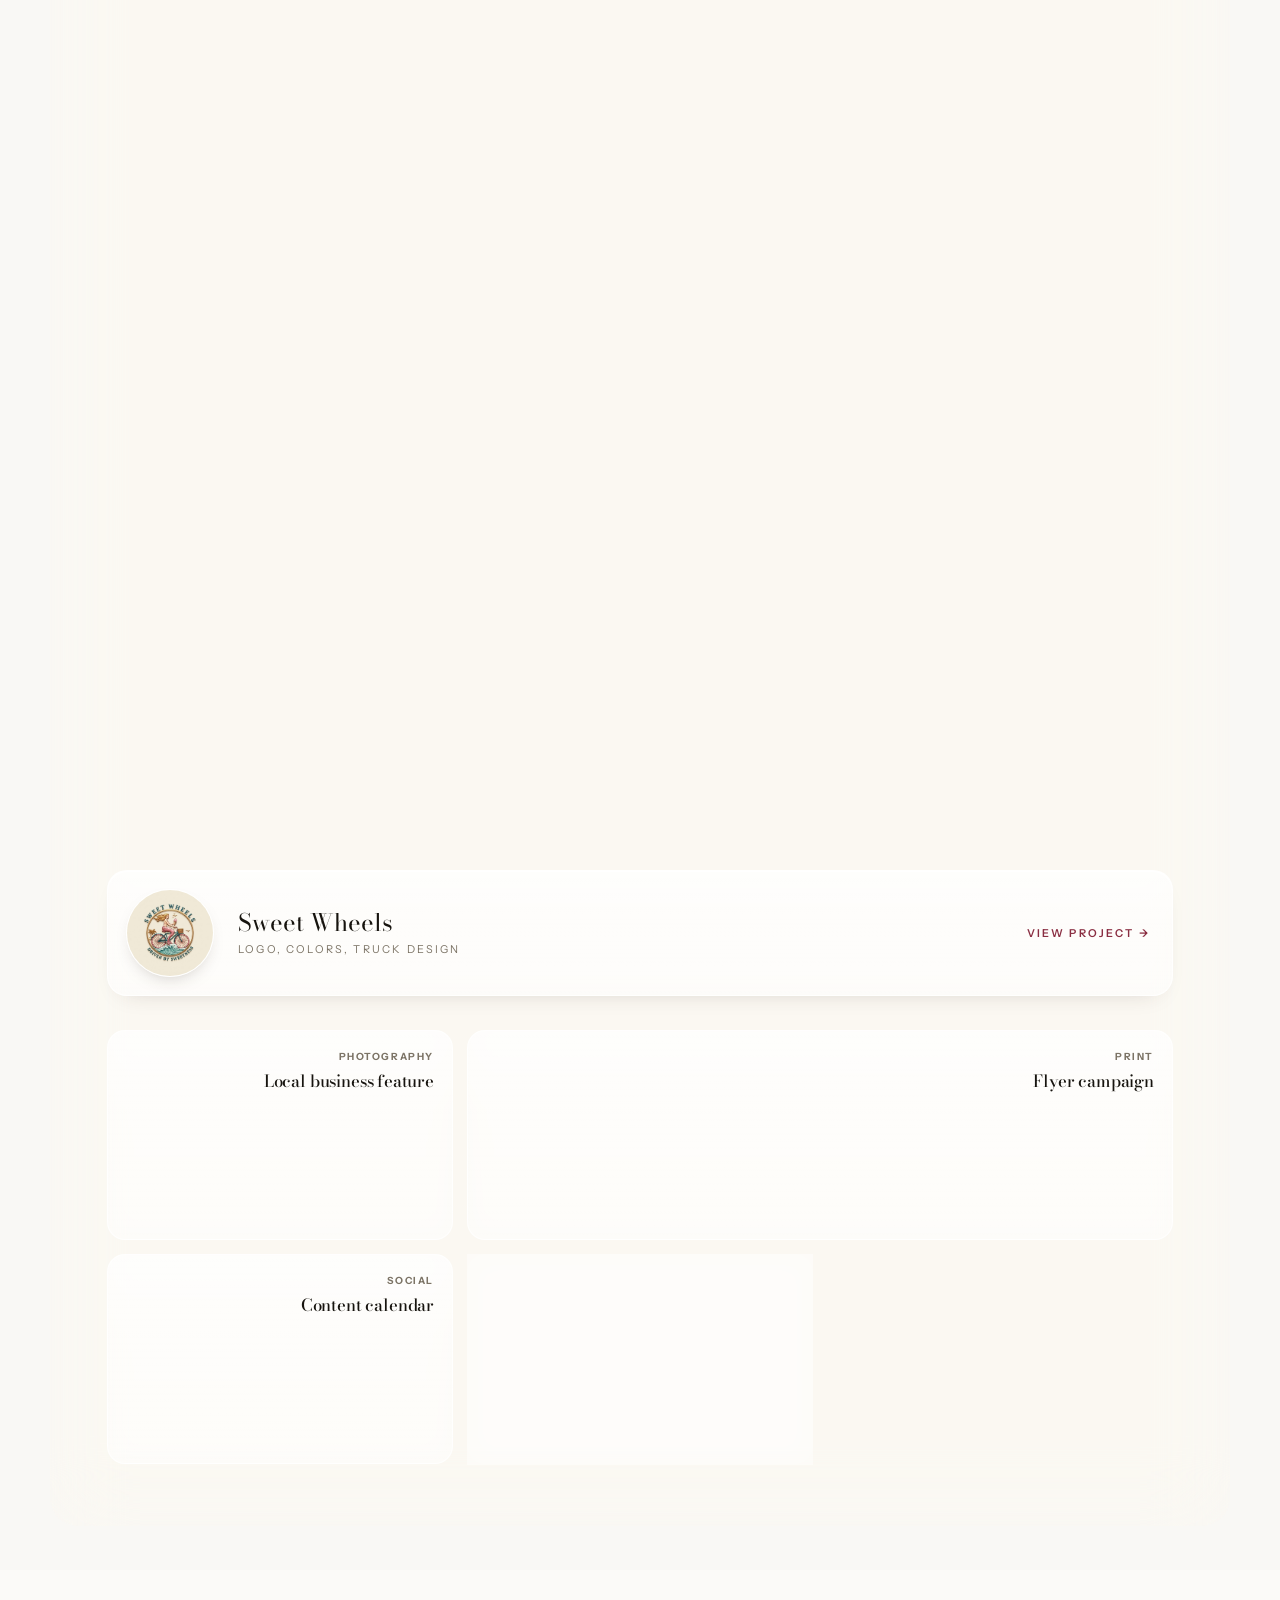
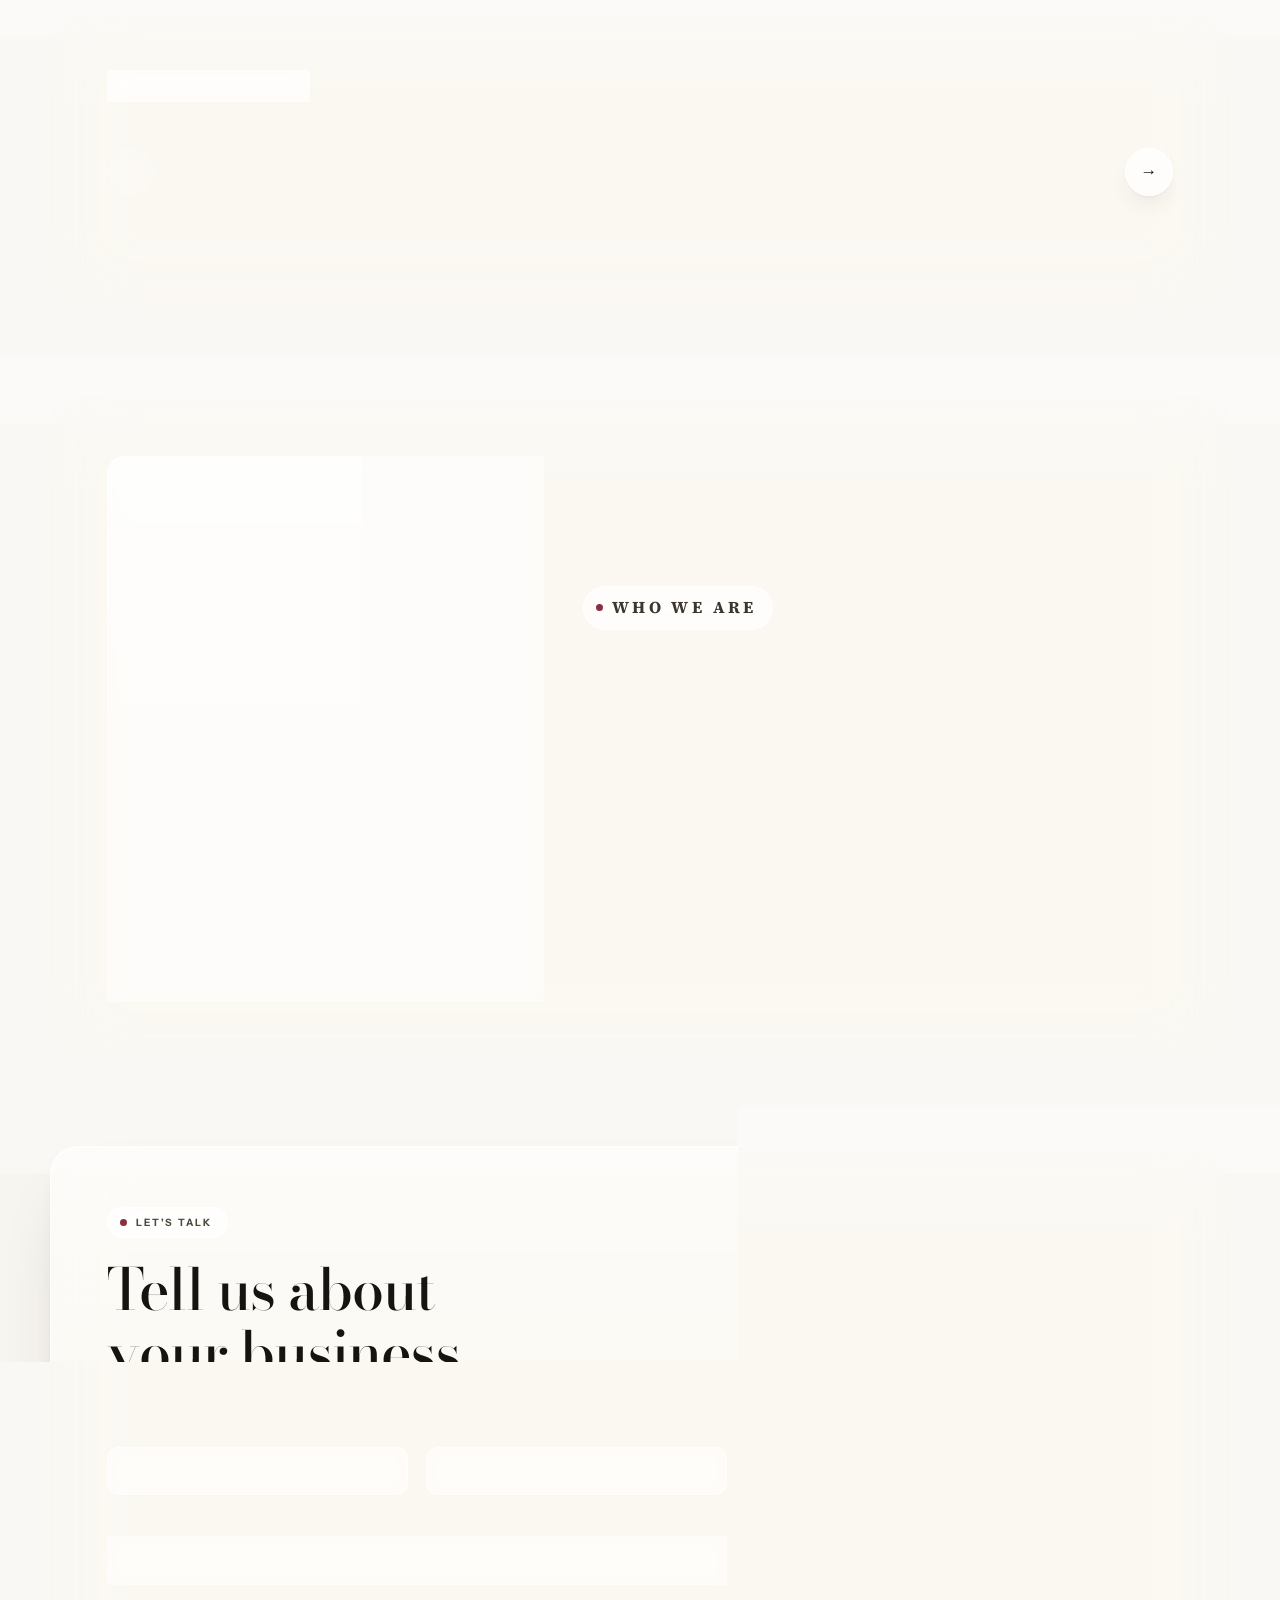
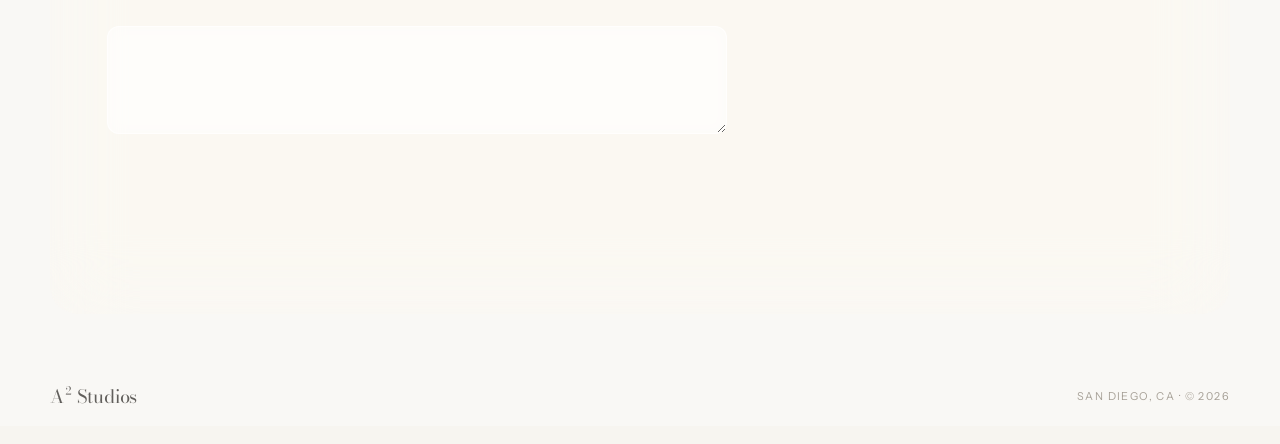
==== commit 0300ee95: "Replace progress bar with maroon dot-work spiral" ====
--- a/index.html
+++ b/index.html
@@ -49,7 +49,7 @@
             <li>Email marketing</li>
             <li>Planning what goes out</li>
           </ul>
-          <div class="rotator-track"><span class="rotator-fill" id="capFill"></span></div>
+          <svg class="spiral" viewBox="0 0 88 88" width="86" height="86" aria-hidden="true"><circle cx="28.56" cy="13.71" r="2.10" style="animation-delay:0ms" /><circle cx="59.44" cy="74.29" r="2.10" style="animation-delay:17ms" /><circle cx="24.03" cy="18.03" r="2.05" style="animation-delay:34ms" /><circle cx="63.97" cy="69.97" r="2.05" style="animation-delay:51ms" /><circle cx="20.53" cy="22.96" r="2.00" style="animation-delay:68ms" /><circle cx="67.47" cy="65.04" r="2.00" style="animation-delay:85ms" /><circle cx="18.13" cy="28.27" r="1.95" style="animation-delay:102ms" /><circle cx="69.87" cy="59.73" r="1.95" style="animation-delay:119ms" /><circle cx="16.84" cy="33.72" r="1.90" style="animation-delay:136ms" /><circle cx="71.16" cy="54.28" r="1.90" style="animation-delay:153ms" /><circle cx="16.63" cy="39.09" r="1.85" style="animation-delay:170ms" /><circle cx="71.37" cy="48.91" r="1.85" style="animation-delay:187ms" /><circle cx="17.44" cy="44.18" r="1.80" style="animation-delay:204ms" /><circle cx="70.56" cy="43.82" r="1.80" style="animation-delay:221ms" /><circle cx="19.14" cy="48.81" r="1.75" style="animation-delay:238ms" /><circle cx="68.86" cy="39.19" r="1.75" style="animation-delay:255ms" /><circle cx="21.59" cy="52.84" r="1.70" style="animation-delay:272ms" /><circle cx="66.41" cy="35.16" r="1.70" style="animation-delay:289ms" /><circle cx="24.64" cy="56.14" r="1.65" style="animation-delay:306ms" /><circle cx="63.36" cy="31.86" r="1.65" style="animation-delay:323ms" /><circle cx="28.11" cy="58.64" r="1.60" style="animation-delay:340ms" /><circle cx="59.89" cy="29.36" r="1.60" style="animation-delay:357ms" /><circle cx="31.80" cy="60.31" r="1.55" style="animation-delay:374ms" /><circle cx="56.20" cy="27.69" r="1.55" style="animation-delay:391ms" /><circle cx="35.55" cy="61.16" r="1.50" style="animation-delay:408ms" /><circle cx="52.45" cy="26.84" r="1.50" style="animation-delay:425ms" /><circle cx="39.17" cy="61.23" r="1.45" style="animation-delay:442ms" /><circle cx="48.83" cy="26.77" r="1.45" style="animation-delay:459ms" /><circle cx="42.52" cy="60.59" r="1.40" style="animation-delay:476ms" /><circle cx="45.48" cy="27.41" r="1.40" style="animation-delay:493ms" /><circle cx="45.47" cy="59.34" r="1.35" style="animation-delay:510ms" /><circle cx="42.53" cy="28.66" r="1.35" style="animation-delay:527ms" /><circle cx="47.92" cy="57.62" r="1.30" style="animation-delay:544ms" /><circle cx="40.08" cy="30.38" r="1.30" style="animation-delay:561ms" /><circle cx="49.79" cy="55.56" r="1.25" style="animation-delay:578ms" /><circle cx="38.21" cy="32.44" r="1.25" style="animation-delay:595ms" /><circle cx="51.07" cy="53.32" r="1.20" style="animation-delay:612ms" /><circle cx="36.93" cy="34.68" r="1.20" style="animation-delay:629ms" /><circle cx="51.74" cy="51.03" r="1.15" style="animation-delay:646ms" /><circle cx="36.26" cy="36.97" r="1.15" style="animation-delay:663ms" /><circle cx="51.84" cy="48.84" r="1.10" style="animation-delay:680ms" /><circle cx="36.16" cy="39.16" r="1.10" style="animation-delay:697ms" /><circle cx="51.44" cy="46.88" r="1.05" style="animation-delay:714ms" /><circle cx="36.56" cy="41.12" r="1.05" style="animation-delay:731ms" /><circle cx="50.62" cy="45.24" r="1.00" style="animation-delay:748ms" /><circle cx="37.38" cy="42.76" r="1.00" style="animation-delay:765ms" /><circle cx="49.50" cy="44.00" r="0.95" style="animation-delay:782ms" /><circle cx="38.50" cy="44.00" r="0.95" style="animation-delay:799ms" /></svg>
         </div>
         <p class="intro-sub">One place, start to finish.</p>
       </div>
@@ -385,7 +385,6 @@
       if (e.key === 'Escape' && !modal.hidden) closeProject();
     });
     const capList = document.getElementById('capList');
-    const capFill = document.getElementById('capFill');
     const caps = capList ? Array.from(capList.children) : [];
     const reduceMotion = window.matchMedia('(prefers-reduced-motion: reduce)').matches;
 
@@ -397,21 +396,7 @@
         caps[capIndex].classList.remove('is-active');
         capIndex = (capIndex + 1) % caps.length;
         caps[capIndex].classList.add('is-active');
-        if (capFill) {
-          capFill.style.transition = 'none';
-          capFill.style.width = '0%';
-          requestAnimationFrame(() => {
-            capFill.style.transition = 'width 2.6s linear';
-            capFill.style.width = '100%';
-          });
-        }
       }, 2600);
-      if (capFill) {
-        requestAnimationFrame(() => {
-          capFill.style.transition = 'width 2.6s linear';
-          capFill.style.width = '100%';
-        });
-      }
     }
 
   </script>
--- a/styles.css
+++ b/styles.css
@@ -310,7 +310,7 @@
   font-weight: 600;
   letter-spacing: 0.28em;
   text-transform: uppercase;
-  color: var(--sage);
+  color: var(--maroon);
 }
 
 .capabilities {
@@ -348,19 +348,28 @@
   transform: translateY(0);
 }
 
-.rotator-track {
-  margin-top: 18px;
-  height: 2px;
-  border-radius: 2px;
-  background: rgba(23, 20, 15, 0.08);
-  overflow: hidden;
-}
-
-.rotator-fill {
+.spiral {
   display: block;
-  height: 100%;
-  width: 0;
-  background: var(--sage);
+  margin-top: 20px;
+  overflow: visible;
+}
+
+.spiral circle {
+  fill: #6f2233;
+  opacity: 0.12;
+  animation: dotTrace 2.6s linear infinite;
+}
+
+@keyframes dotTrace {
+  0%   { opacity: 0.1; }
+  18%  { opacity: 1; }
+  52%  { opacity: 1; }
+  78%  { opacity: 0.1; }
+  100% { opacity: 0.1; }
+}
+
+@media (prefers-reduced-motion: reduce) {
+  .spiral circle { animation: none; opacity: 0.85; }
 }
 
 /* ---- Why ---- */
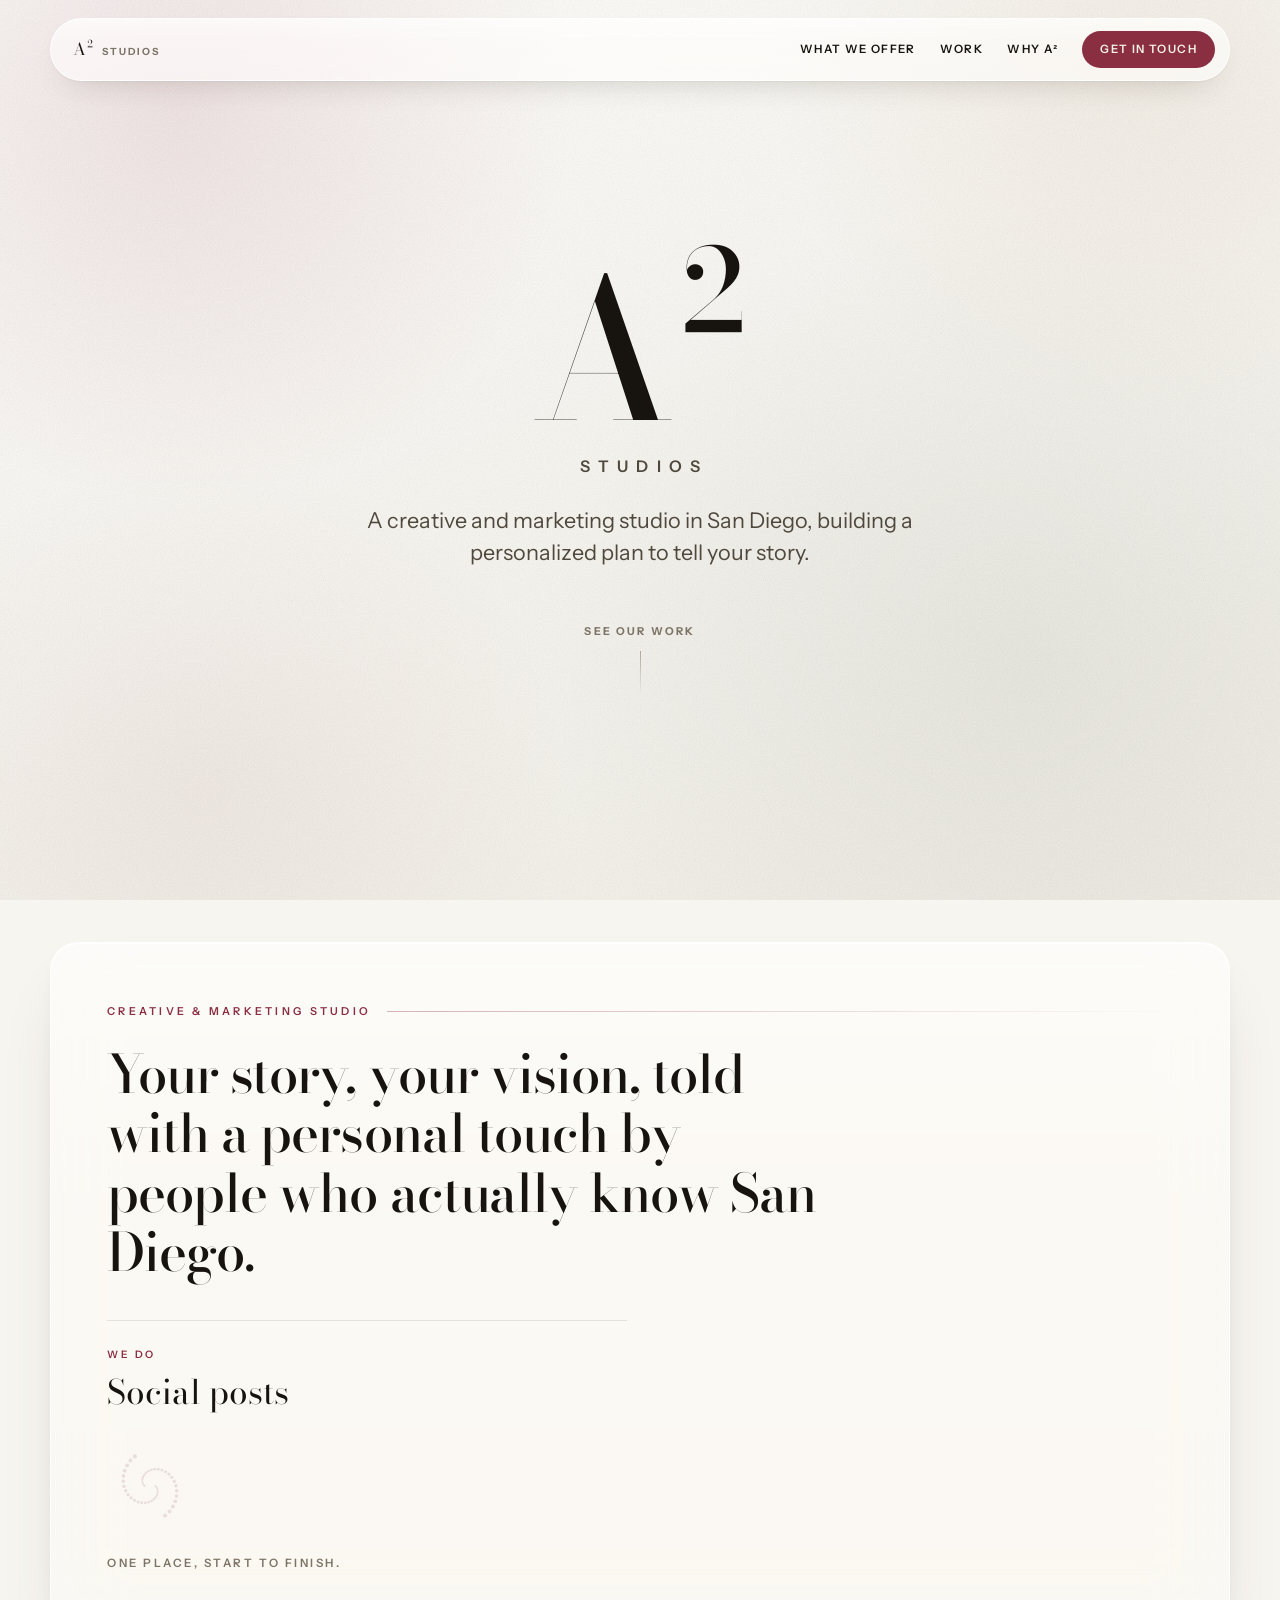
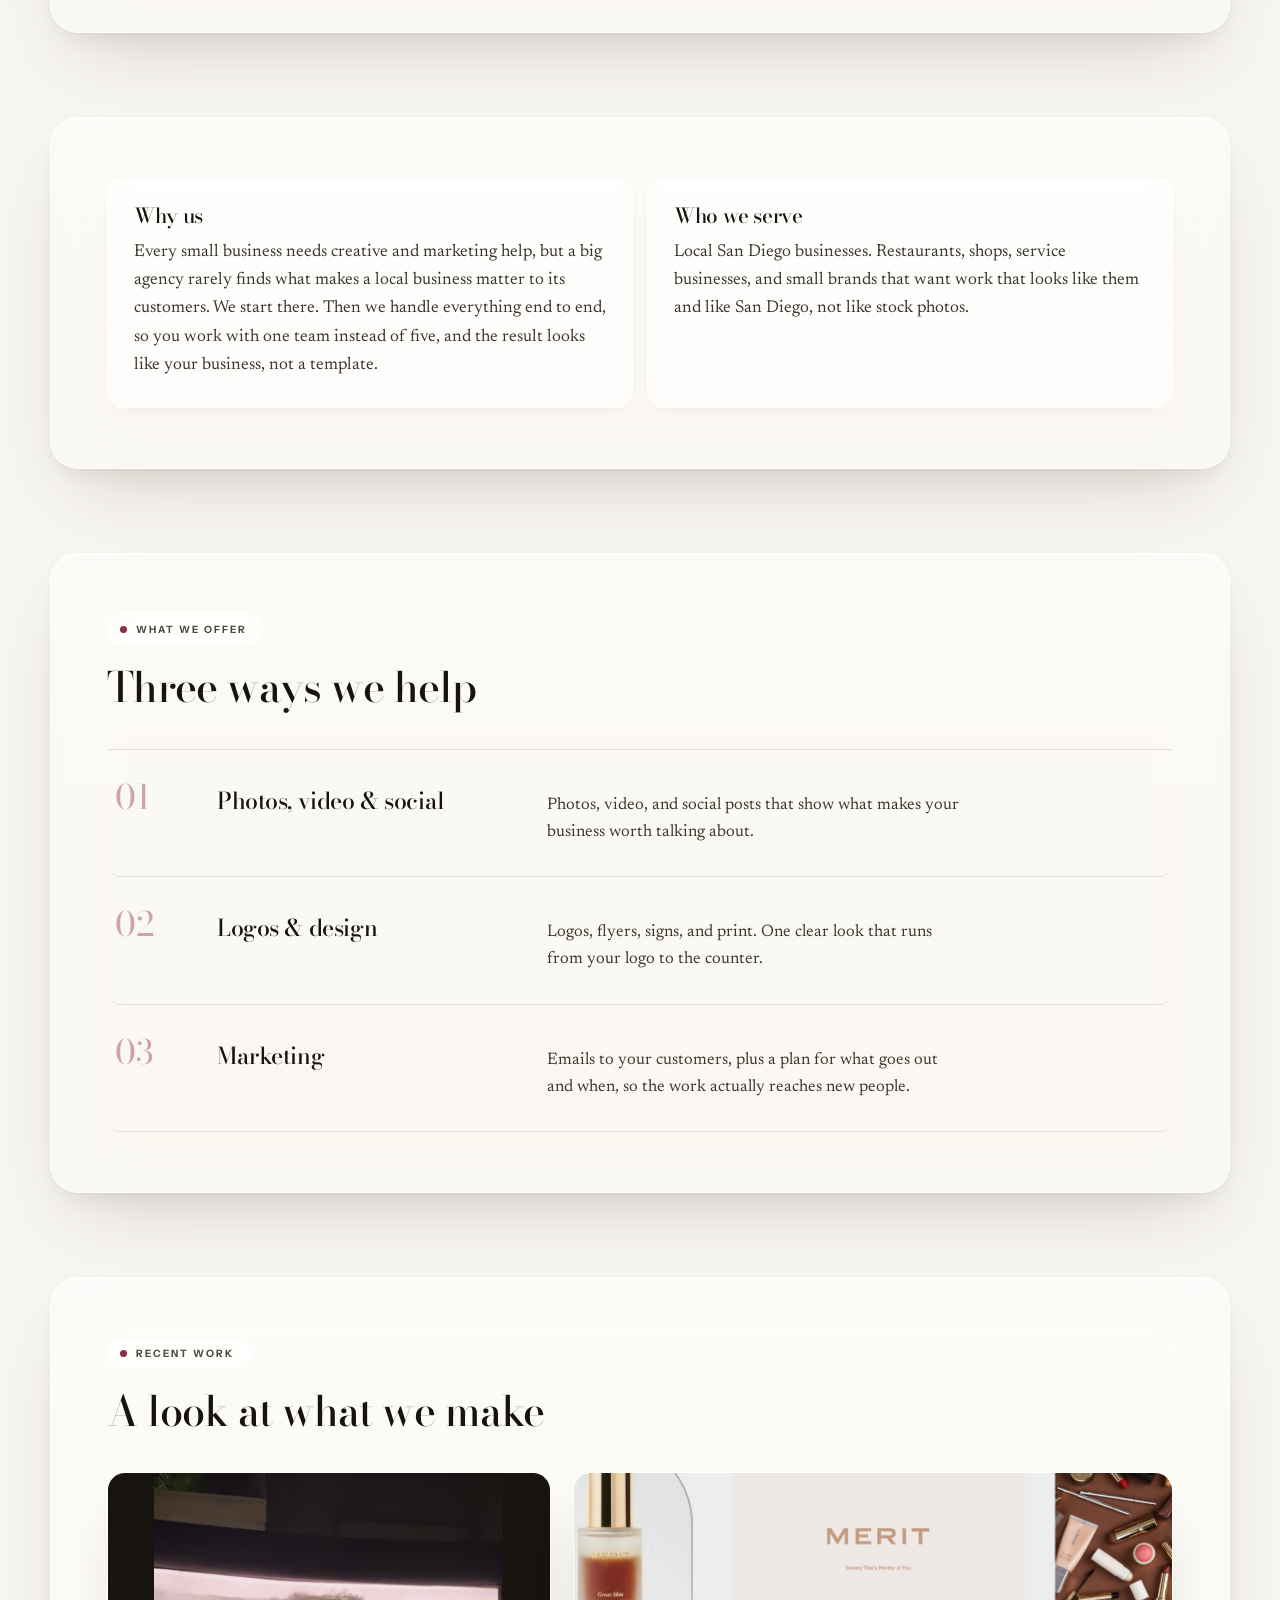
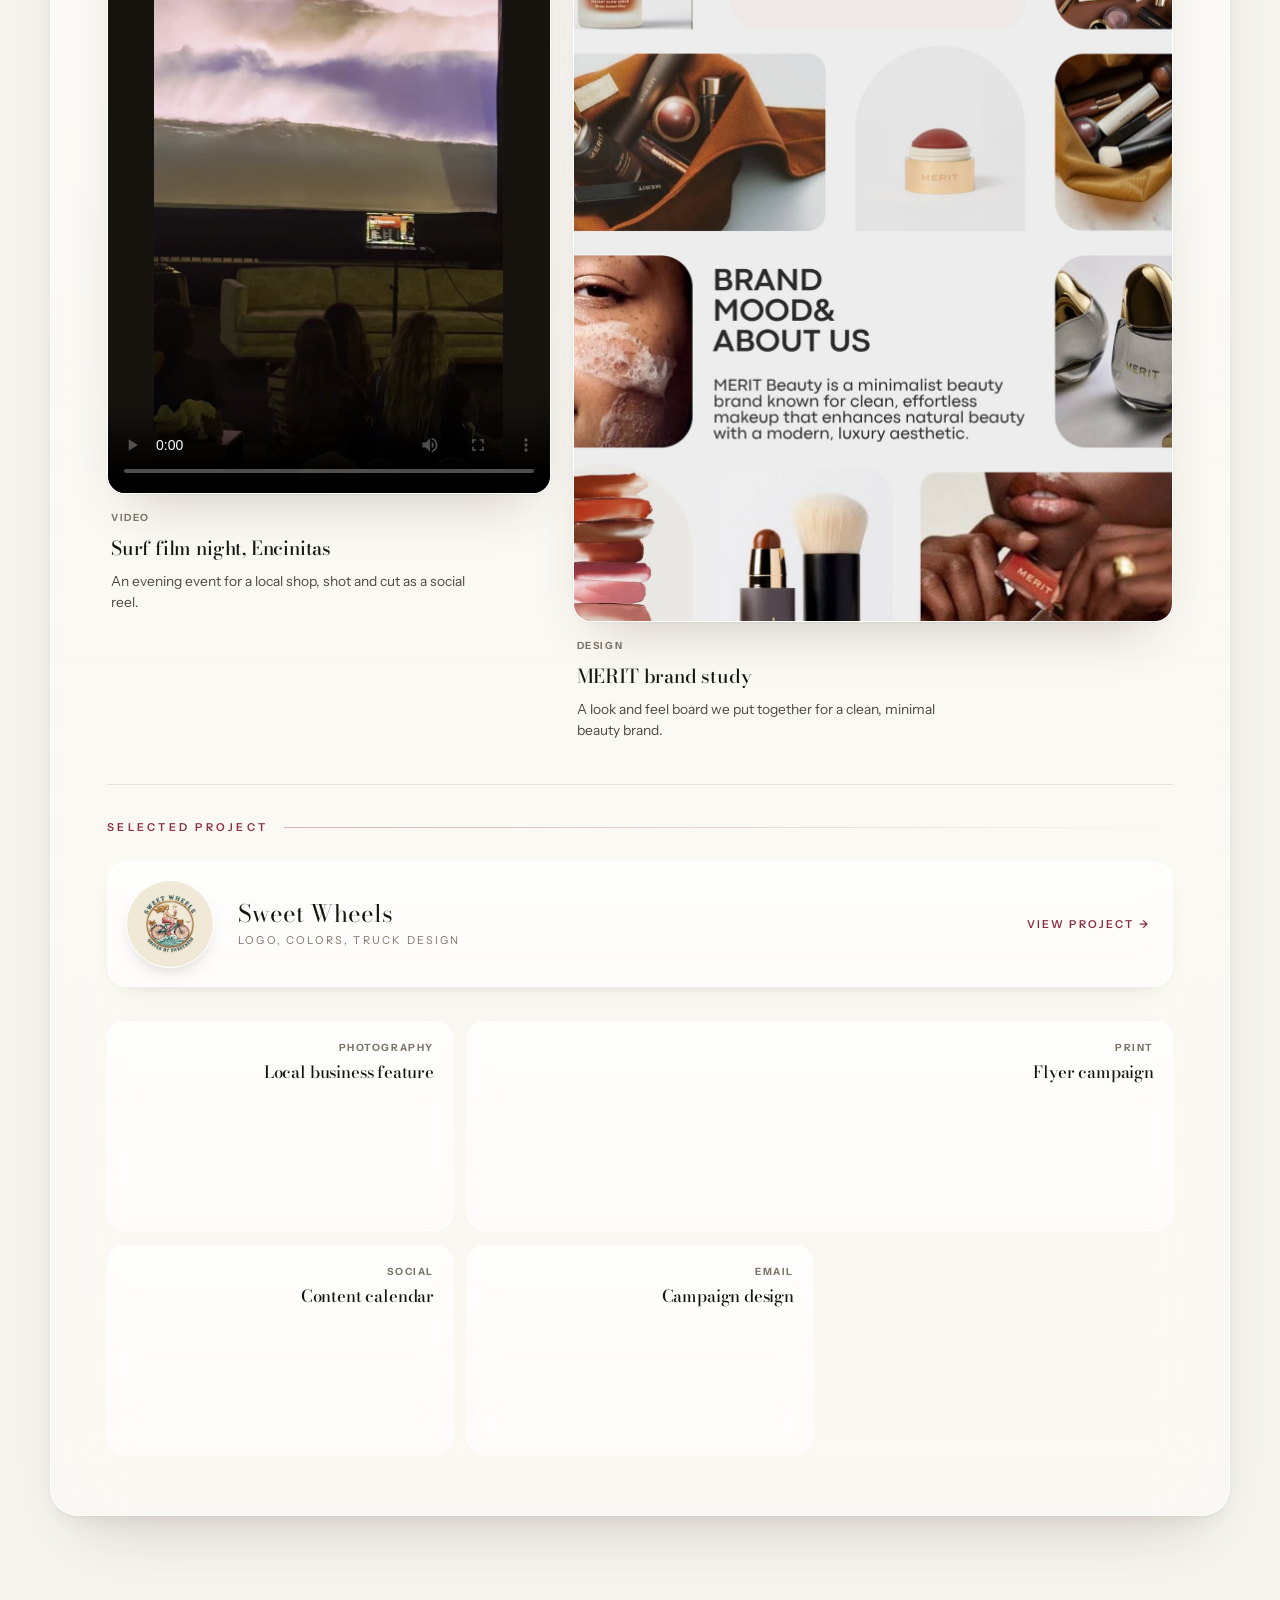
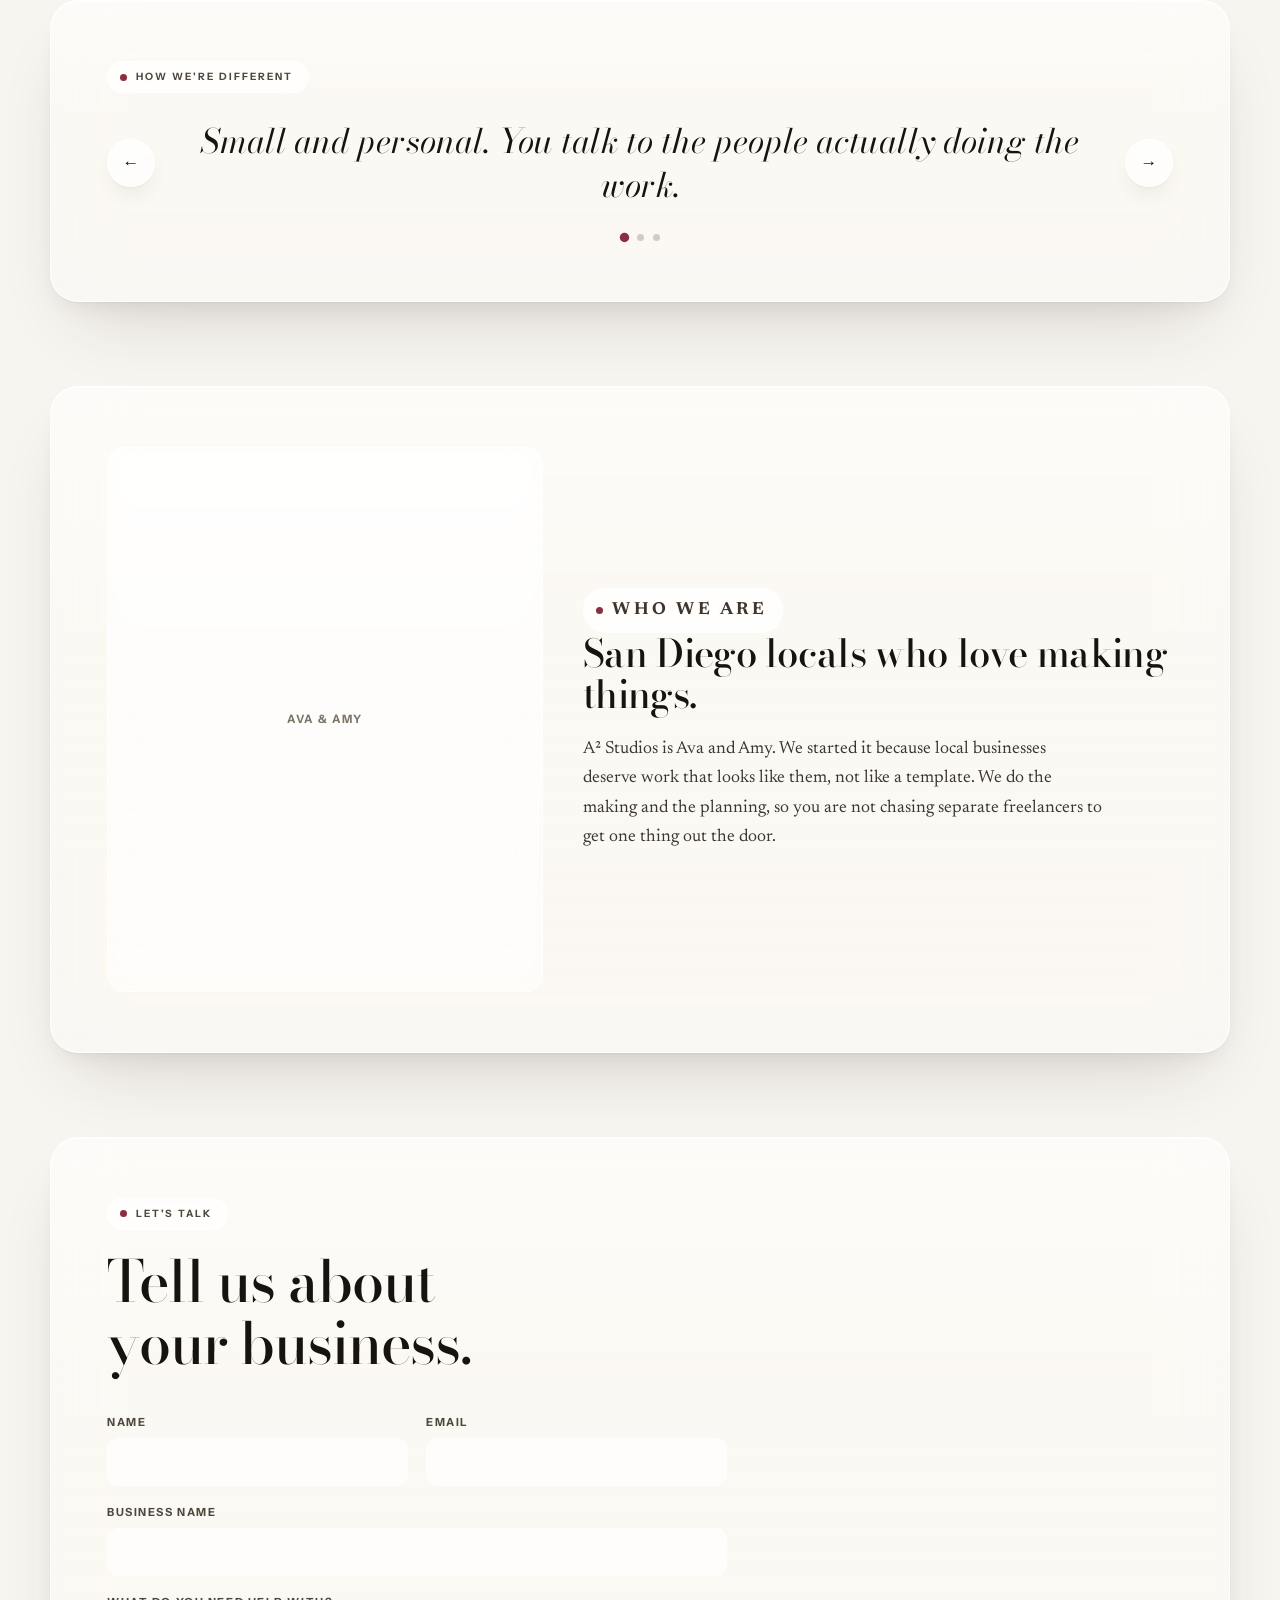
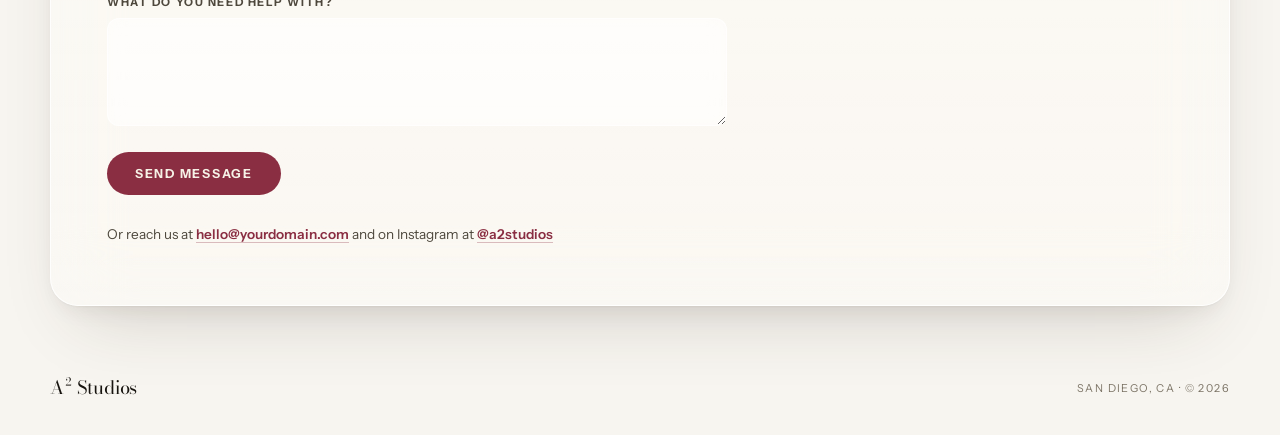
==== commit 8baf58d7: "Switch body serif to Newsreader" ====
--- a/index.html
+++ b/index.html
@@ -7,7 +7,7 @@
   <meta name="description" content="A² Studios is a creative and marketing studio in San Diego. Photos, video, logos, flyers, and email marketing for local businesses." />
   <link rel="preconnect" href="https://fonts.googleapis.com">
   <link rel="preconnect" href="https://fonts.gstatic.com" crossorigin>
-  <link href="https://fonts.googleapis.com/css2?family=Bodoni+Moda:ital,wght@0,400;0,500;0,600;1,400;1,500&family=Source+Serif+4:opsz,wght@8..60,400;8..60,500;8..60,600&family=Instrument+Sans:wght@400;500;600;700&display=swap" rel="stylesheet">
+  <link href="https://fonts.googleapis.com/css2?family=Bodoni+Moda:ital,wght@0,400;0,500;0,600;1,400;1,500&family=Newsreader:ital,opsz,wght@0,6..72,300;0,6..72,400;0,6..72,500;1,6..72,400&family=Instrument+Sans:wght@400;500;600;700&display=swap" rel="stylesheet">
   <link rel="stylesheet" href="styles.css" />
   <link rel="stylesheet" href="work-images.css" />
 </head>
--- a/styles.css
+++ b/styles.css
@@ -395,7 +395,7 @@
   margin-bottom: 0.5em;
 }
 
-.why-block p { margin: 0; font-family: 'Source Serif 4', Georgia, serif; font-size: 1.02rem; line-height: 1.66; color: #3c362c; }
+.why-block p { margin: 0; font-family: 'Newsreader', Georgia, serif; font-size: 1.08rem; line-height: 1.64; color: #3a342b; }
 
 /* ---- Offer index ---- */
 .offer-index {
@@ -439,8 +439,8 @@
 
 .offer-row p {
   margin: 0;
-  font-family: 'Source Serif 4', Georgia, serif;
-  font-size: 1rem;
+  font-family: 'Newsreader', Georgia, serif;
+  font-size: 1.05rem;
   line-height: 1.62;
   color: #3c362c;
   max-width: 46ch;
@@ -600,8 +600,8 @@
 
 .modal-lede {
   margin: 0;
-  font-family: 'Source Serif 4', Georgia, serif;
-  font-size: 1.06rem;
+  font-family: 'Newsreader', Georgia, serif;
+  font-size: 1.12rem;
   line-height: 1.66;
   color: #3c362c;
 }
@@ -640,7 +640,7 @@
 
 .modal-figure figcaption {
   margin-top: 14px;
-  font-family: 'Source Serif 4', Georgia, serif;
+  font-family: 'Newsreader', Georgia, serif;
   font-size: 0.96rem;
   line-height: 1.6;
   color: var(--ink-faint);
@@ -699,7 +699,7 @@
 
 .modal-meta dd {
   margin: 0;
-  font-family: 'Source Serif 4', Georgia, serif;
+  font-family: 'Newsreader', Georgia, serif;
   font-size: 1rem;
   line-height: 1.4;
   color: #3c362c;
@@ -750,7 +750,7 @@
 
 .results-note {
   display: block;
-  font-family: 'Source Serif 4', Georgia, serif;
+  font-family: 'Newsreader', Georgia, serif;
   font-size: 0.96rem;
   line-height: 1.5;
   color: #3c362c;
@@ -957,7 +957,7 @@
   margin-bottom: 0.5em;
 }
 
-.about-text p { max-width: 52ch; margin: 0; font-family: 'Source Serif 4', Georgia, serif; font-size: 1.05rem; line-height: 1.66; color: #3c362c; }
+.about-text p { max-width: 52ch; margin: 0; font-family: 'Newsreader', Georgia, serif; font-size: 1.1rem; line-height: 1.66; color: #3c362c; }
 
 /* ---- Contact ---- */
 .contact h2 {
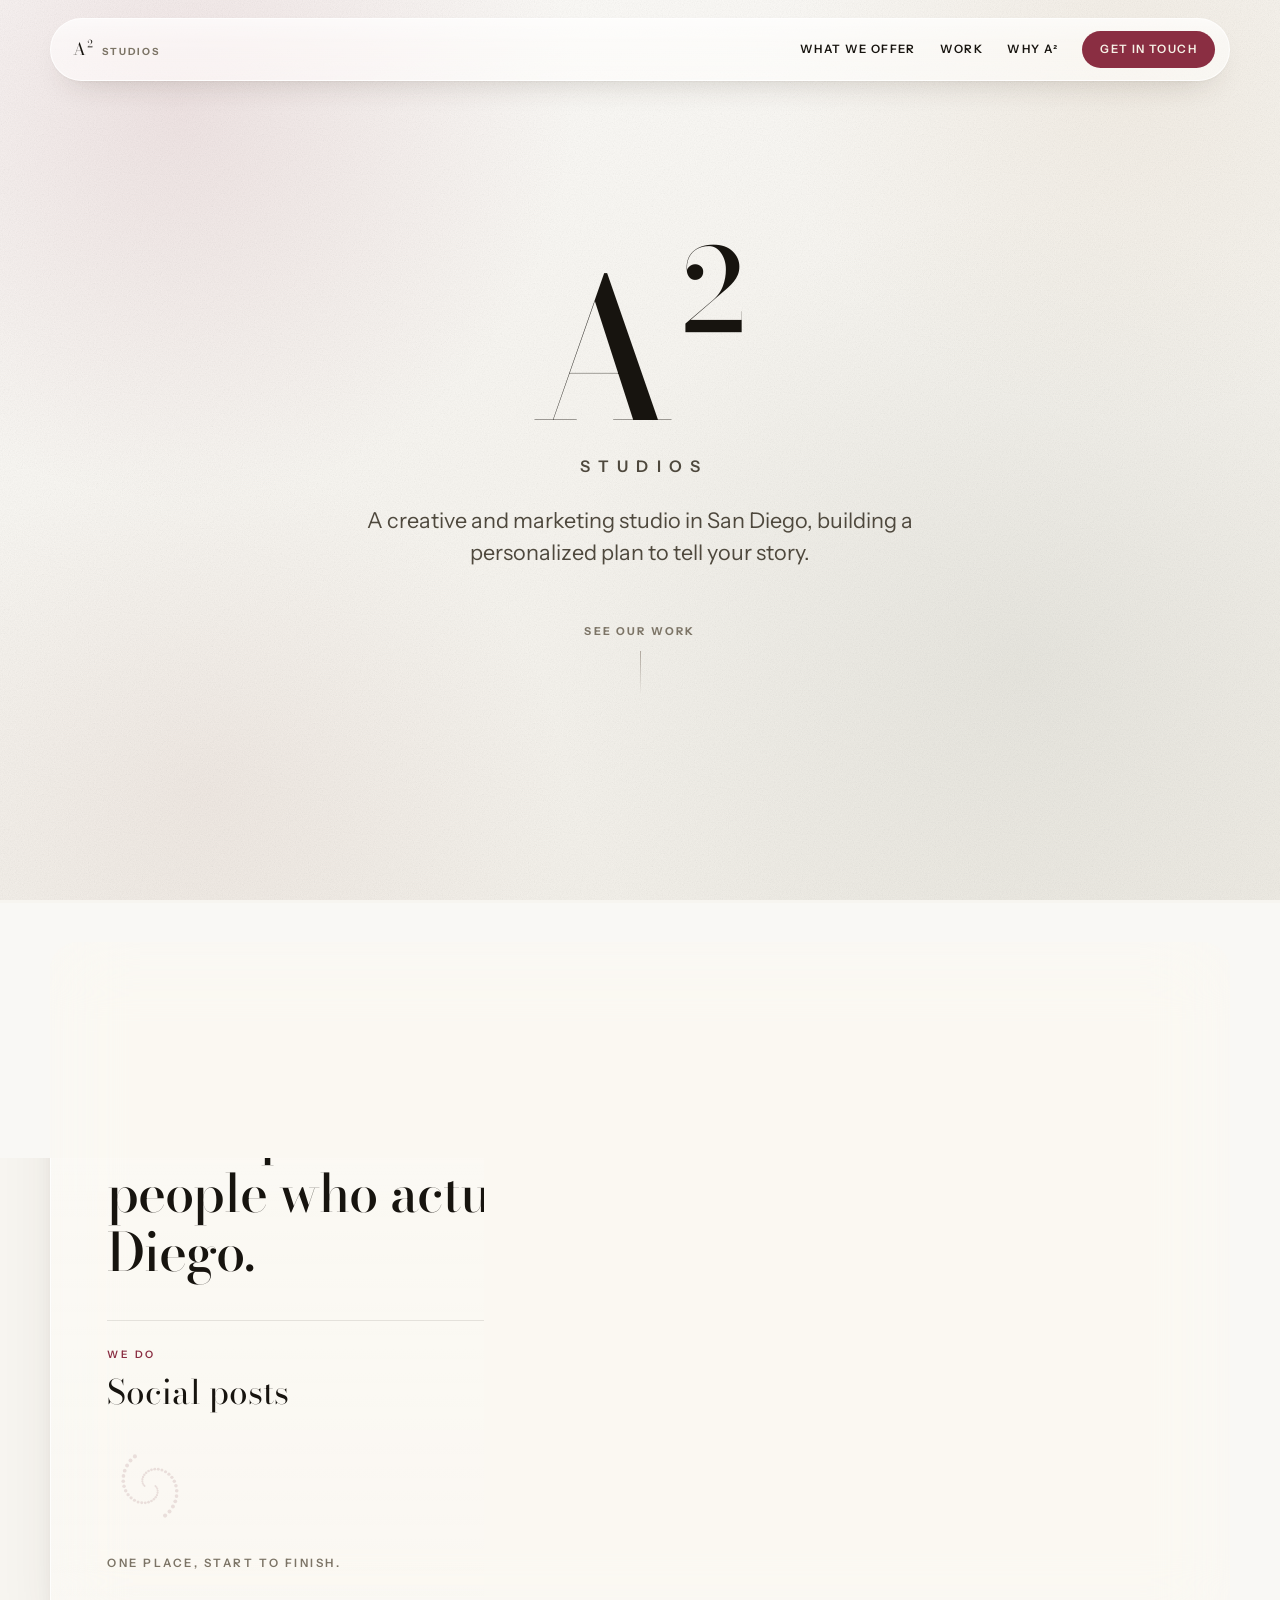
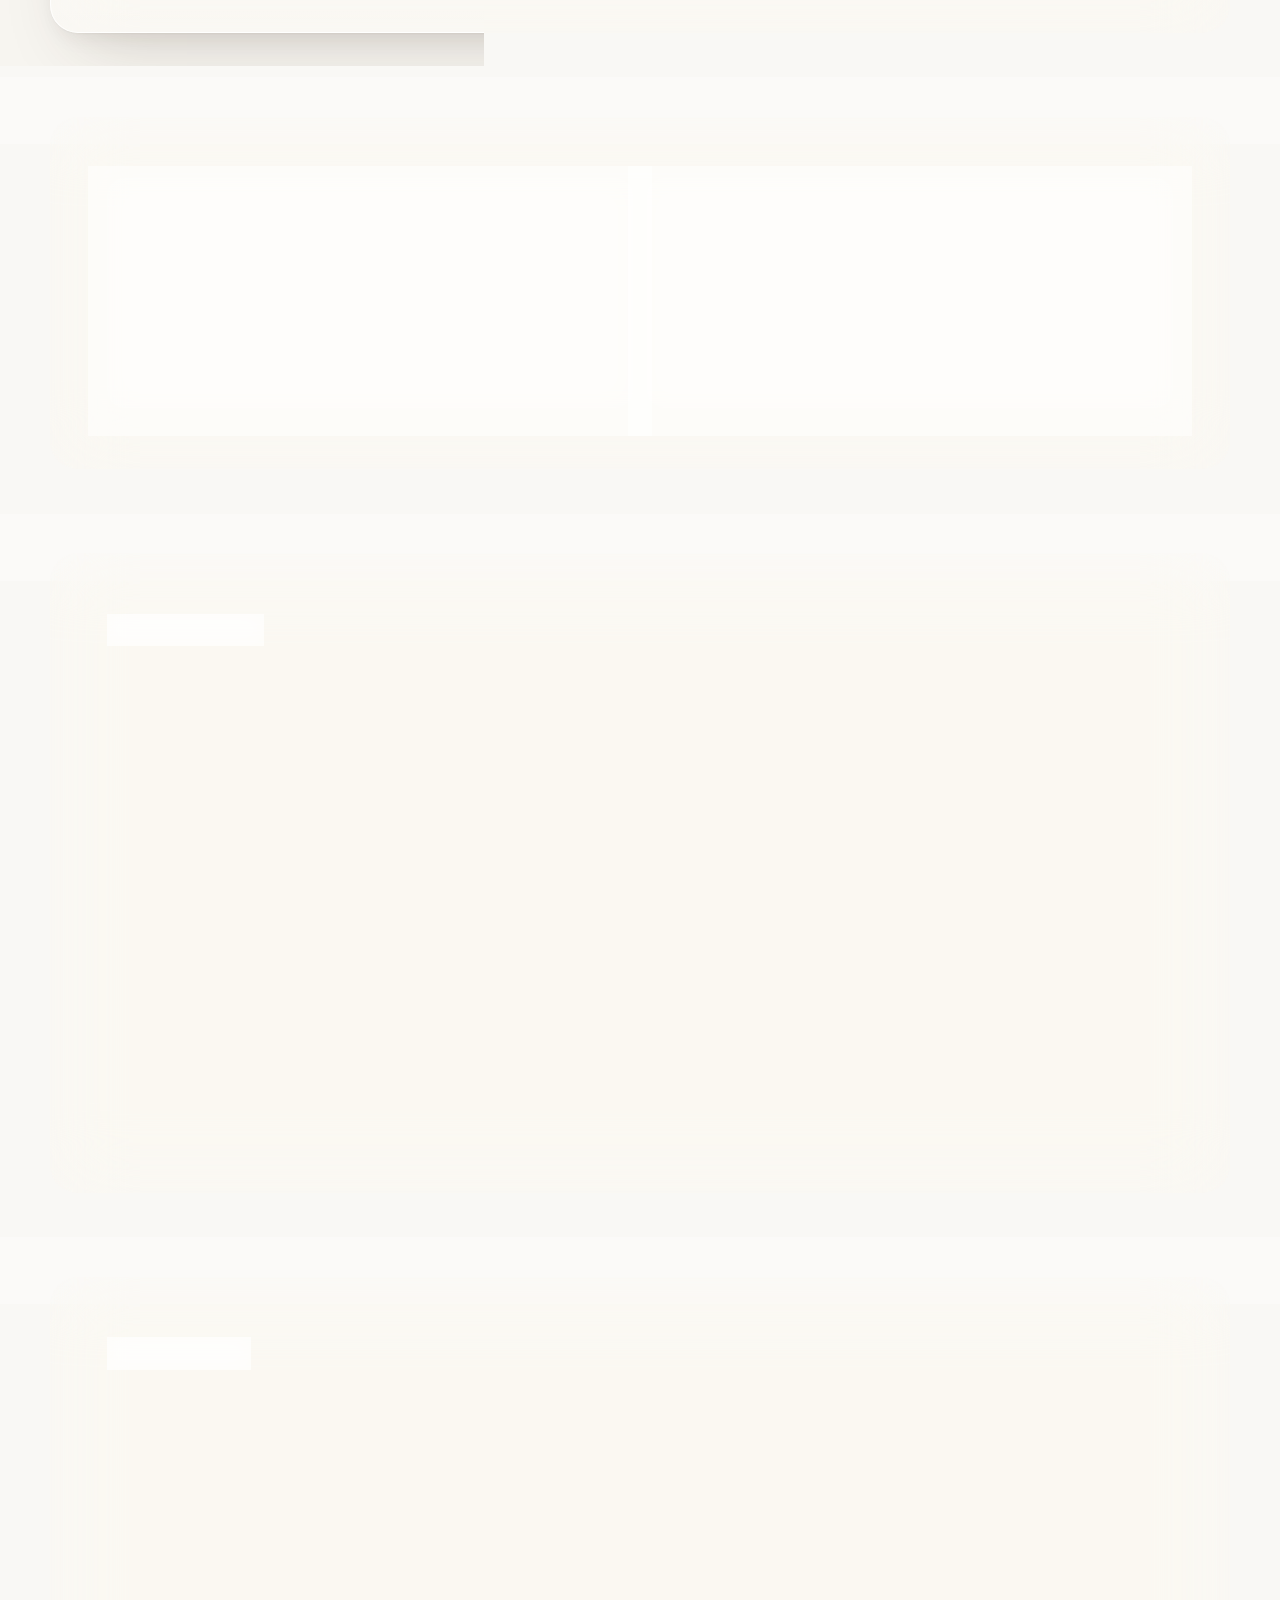
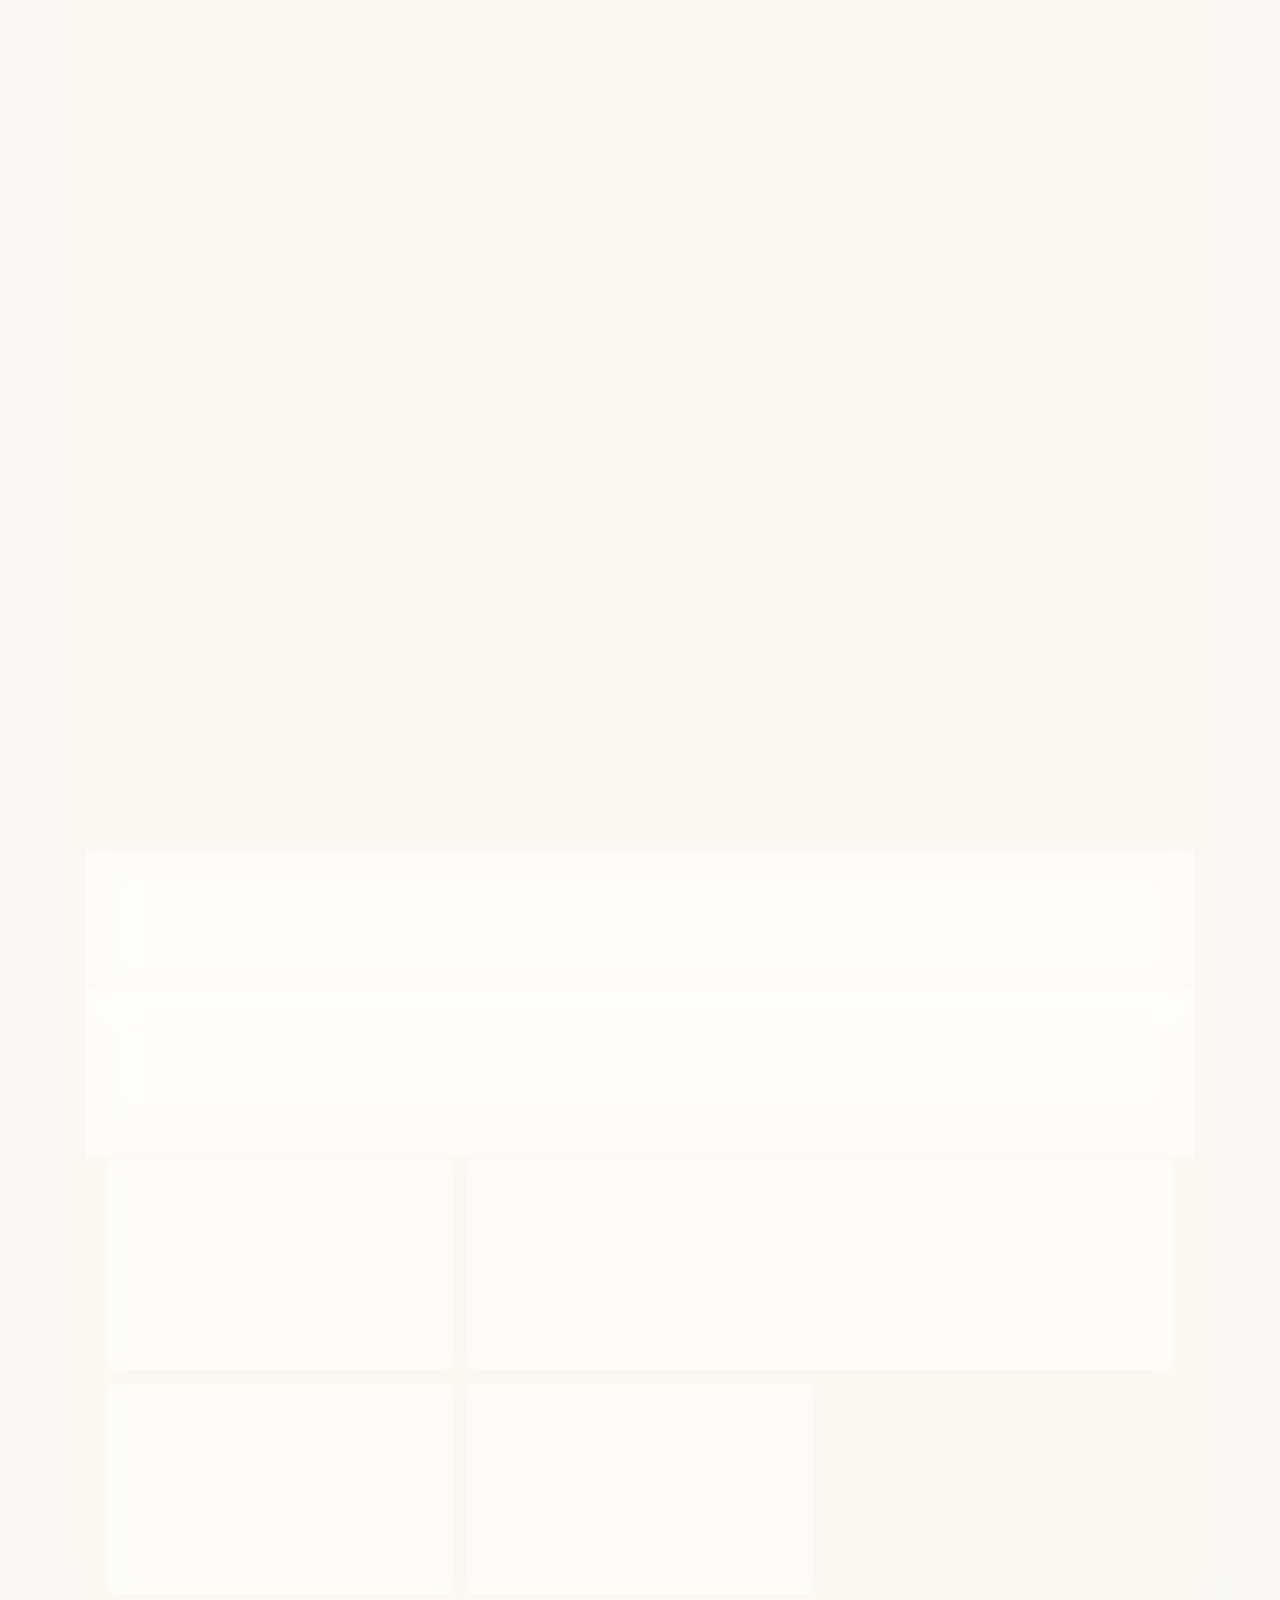
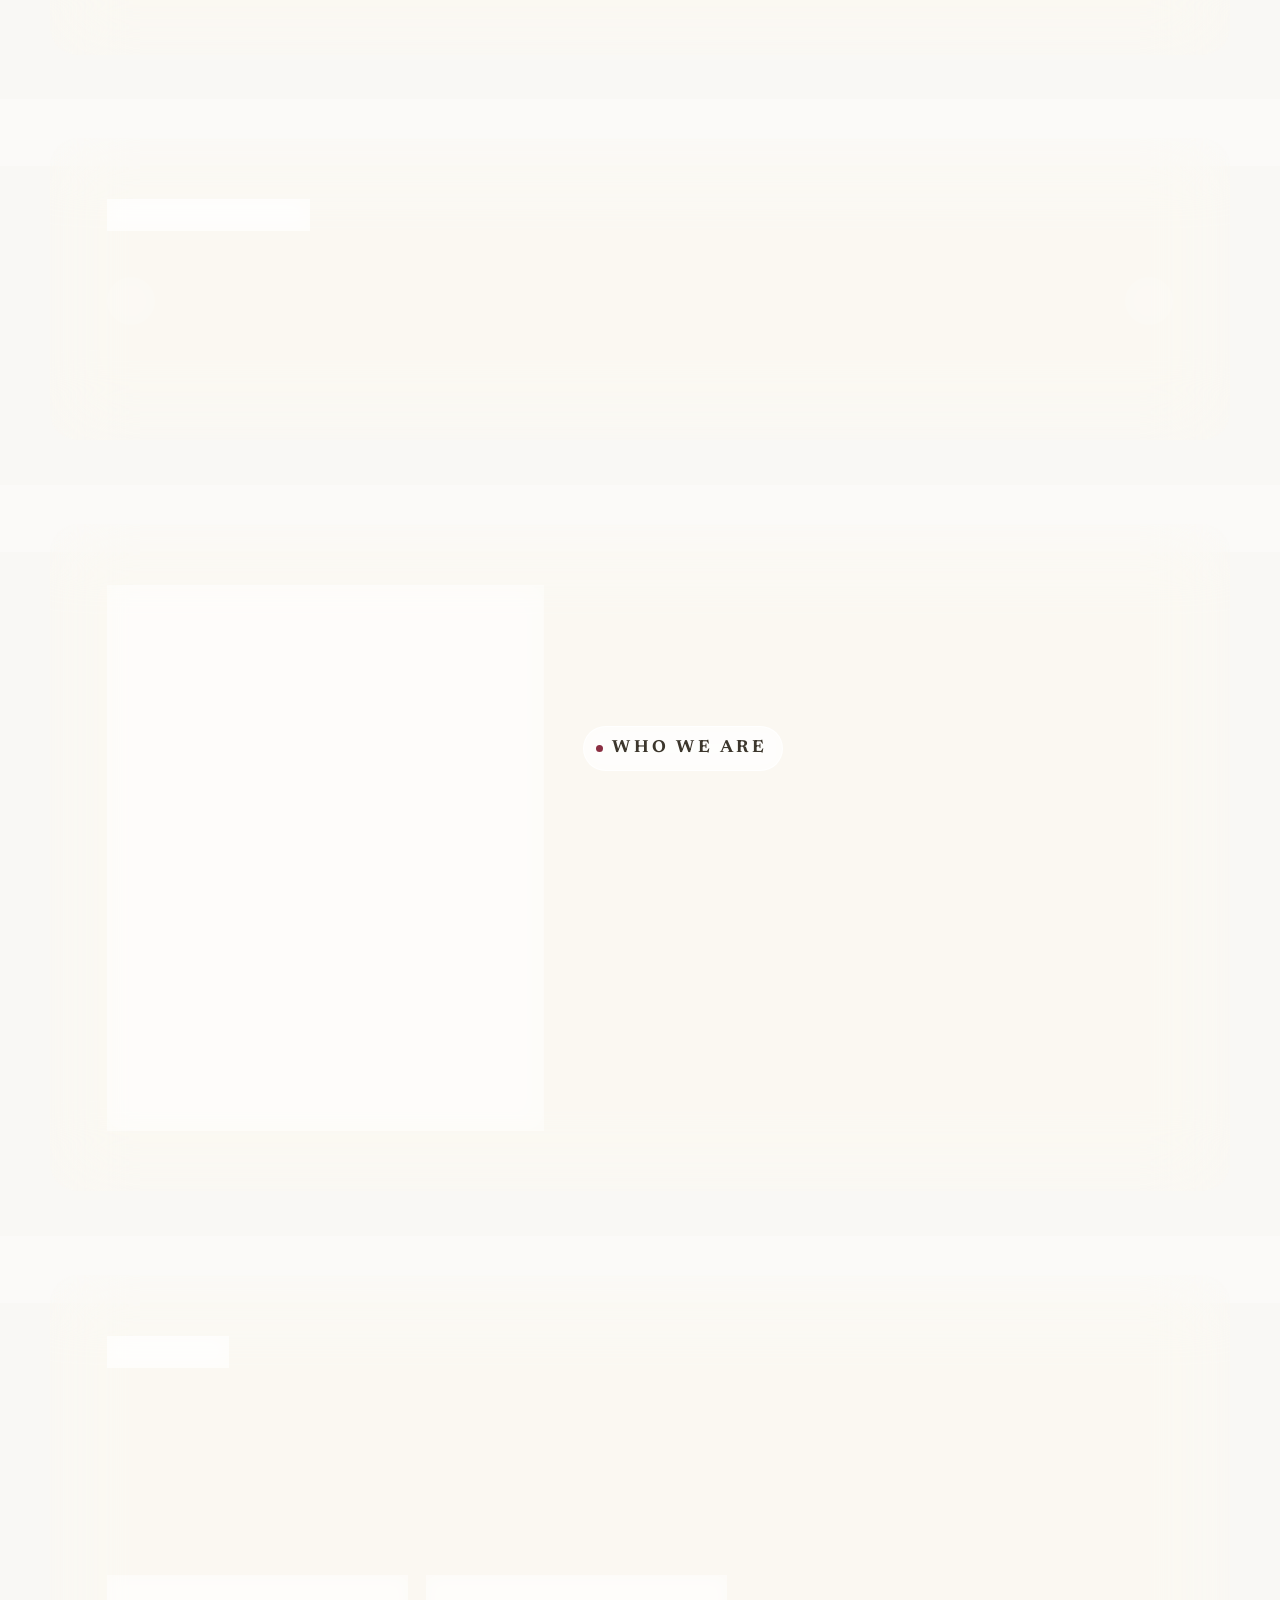
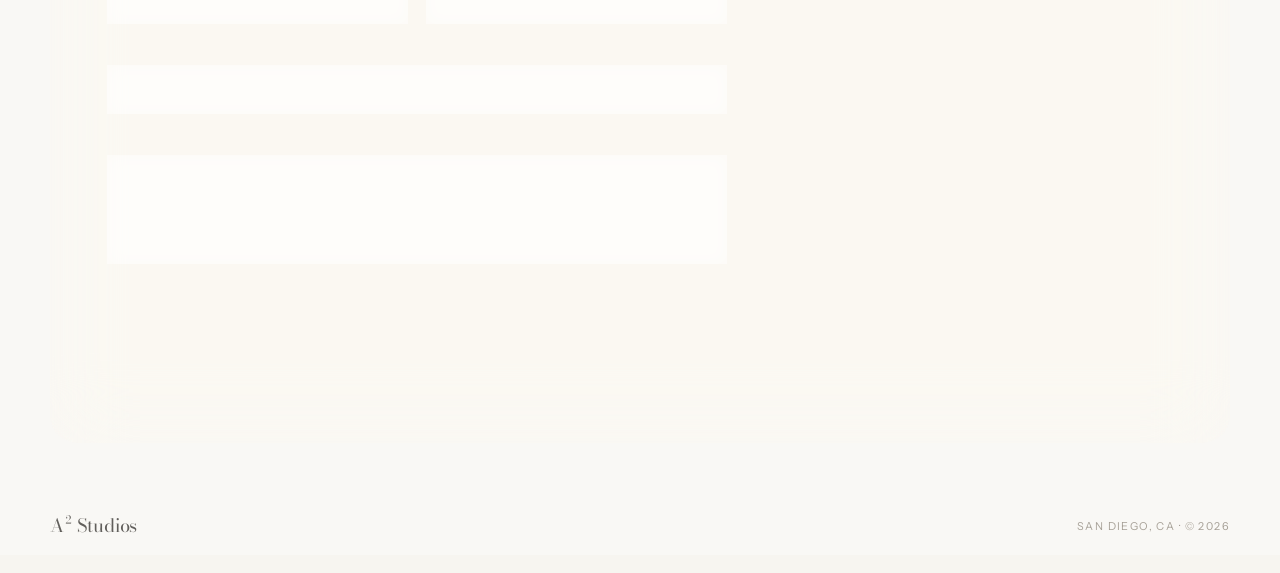
==== commit b79204ae: "Add Hokena Swim project" ====
--- a/index.html
+++ b/index.html
@@ -133,17 +133,30 @@
         </div>
 
         <div class="projects">
-          <p class="rule-label">Selected project</p>
-          <button class="project-card" type="button" data-project="sweet-wheels">
-            <span class="project-thumb">
-              <img src="assets/sw-logo.jpg" alt="" />
-            </span>
-            <span class="project-meta">
-              <span class="project-name">Sweet Wheels</span>
-              <span class="project-kind">Logo, colors, truck design</span>
-            </span>
-            <span class="project-open">View project</span>
-          </button>
+          <p class="rule-label">Selected projects</p>
+          <div class="project-list">
+            <button class="project-card" type="button" data-project="sweet-wheels">
+              <span class="project-thumb">
+                <img src="assets/sw-logo.jpg" alt="" />
+              </span>
+              <span class="project-meta">
+                <span class="project-name">Sweet Wheels</span>
+                <span class="project-kind">Logo, colors, truck design</span>
+              </span>
+              <span class="project-open">View project</span>
+            </button>
+
+            <button class="project-card" type="button" data-project="hokena">
+              <span class="project-thumb">
+                <img src="assets/hk-rack.jpg" alt="" />
+              </span>
+              <span class="project-meta">
+                <span class="project-name">Hokena Swim</span>
+                <span class="project-kind">Event photos, product photos, social</span>
+              </span>
+              <span class="project-open">View project</span>
+            </button>
+          </div>
         </div>
 
         <div class="work-grid">
@@ -226,7 +239,7 @@
   </main>
 
 
-  <div class="modal" id="projectModal" hidden>
+  <div class="modal" data-modal="sweet-wheels" hidden>
     <div class="modal-scrim" data-close></div>
     <div class="modal-panel" role="dialog" aria-modal="true" aria-labelledby="projectTitle">
       <button class="modal-close" type="button" data-close aria-label="Close project">&#215;</button>
@@ -308,6 +321,92 @@
         <figcaption>Her launch post, May 2026.</figcaption>
       </figure>
 
+    </div>
+  </div>
+
+  <div class="modal" data-modal="hokena" hidden>
+    <div class="modal-scrim" data-close></div>
+    <div class="modal-panel" role="dialog" aria-modal="true" aria-labelledby="hokenaTitle">
+      <button class="modal-close" type="button" data-close aria-label="Close project">&#215;</button>
+
+      <header class="modal-head">
+        <p class="rule-label">Project</p>
+        <h2 id="hokenaTitle">Hokena Swim</h2>
+
+        <dl class="modal-meta">
+          <div>
+            <dt>Client</dt>
+            <dd>Hokena Swim, small batch swimwear</dd>
+          </div>
+          <div>
+            <dt>Where</dt>
+            <dd>Coachella Valley and Point Loma</dd>
+          </div>
+          <div>
+            <dt>Scope</dt>
+            <dd>Event and product photography, social</dd>
+          </div>
+        </dl>
+      </header>
+
+      <section class="results" aria-label="Results">
+        <p class="results-label">What came of it</p>
+        <ol class="results-figures">
+          <li>
+            <span class="results-num">2</span>
+            <span class="results-note">Events shot in one season, Reset Festival in the Coachella Valley and a wellness morning at Moniker General in Liberty Station</span>
+          </li>
+          <li>
+            <span class="results-num">3</span>
+            <span class="results-note">Kinds of photos from each day: the suits, the booth, and the people who came</span>
+          </li>
+          <li>
+            <span class="results-num">1</span>
+            <span class="results-note">Library of photos to post from all year, shot over two days</span>
+          </li>
+          <li>
+            <span class="results-num">5%</span>
+            <span class="results-note">Of every sale goes to Surfrider San Diego or the Humane Society, and the booth photos put that where people read it first</span>
+          </li>
+        </ol>
+      </section>
+
+      <div class="modal-body">
+        <p class="modal-lede">Hokena makes swimwear by hand in San Diego, in small runs, on recycled fabric. We went where their customers already were and shot two days of it: the suits on people, the booth as it actually looked, and the crowd around it. They walked away with photos for the shop, for the feed, and for the next market they apply to.</p>
+        <ul class="modal-tags">
+          <li>Event photography</li>
+          <li>Product photos</li>
+          <li>Social content</li>
+        </ul>
+      </div>
+
+      <figure class="modal-figure modal-figure--hero">
+        <img src="assets/hk-product.jpg" alt="Hokena Swim orchid print bikini photographed in sunlight" />
+      </figure>
+
+      <figure class="modal-figure">
+        <img src="assets/hk-product2.jpg" alt="Hokena Swim high waist set photographed against a green hedge" />
+        <figcaption>The suits on a person, in daylight, the way someone would actually wear them.</figcaption>
+      </figure>
+
+      <figure class="modal-figure">
+        <img src="assets/hk-booth.jpg" alt="The Hokena Swim booth with hand lettered sign and gold hangers" />
+        <figcaption>Reset Festival, Coachella Valley. The hand lettered board and the gold hangers are theirs; we shot the booth as it stood.</figcaption>
+      </figure>
+
+      <figure class="modal-figure">
+        <img src="assets/hk-rack.jpg" alt="Close up of Hokena Swim suits on hangers with recycled fabric tags" />
+        <figcaption>Close enough to see the recycled fabric tags, which is the part people ask about.</figcaption>
+      </figure>
+
+      <figure class="modal-figure">
+        <img src="assets/hk-event.jpg" alt="A wellness class on the deck at Moniker General in Liberty Station" />
+        <figcaption>Moniker General, Liberty Station. A wellness morning with the brand set up alongside it.</figcaption>
+      </figure>
+
+      <figure class="modal-figure modal-figure--flat">
+        <img src="assets/hk-sign.jpg" alt="Team member holding the hand lettered Hokena Swim sign at the event" />
+      </figure>
     </div>
   </div>
 
@@ -360,30 +459,41 @@
 
     renderDots();
 
-    const modal = document.getElementById('projectModal');
-    const openers = document.querySelectorAll('[data-project]');
+    const modals = {};
+    document.querySelectorAll('[data-modal]').forEach(m => { modals[m.dataset.modal] = m; });
+    let activeModal = null;
     let lastFocus = null;
 
-    function openProject() {
+    function openProject(key) {
+      const m = modals[key];
+      if (!m) return;
+      activeModal = m;
       lastFocus = document.activeElement;
-      modal.hidden = false;
-      requestAnimationFrame(() => modal.classList.add('is-open'));
+      m.hidden = false;
+      requestAnimationFrame(() => m.classList.add('is-open'));
       document.body.style.overflow = 'hidden';
-      modal.querySelector('.modal-close').focus();
+      m.scrollTop = 0;
+      m.querySelector('.modal-close').focus();
     }
 
     function closeProject() {
-      modal.classList.remove('is-open');
+      if (!activeModal) return;
+      const m = activeModal;
+      m.classList.remove('is-open');
       document.body.style.overflow = '';
-      setTimeout(() => { modal.hidden = true; }, 260);
+      setTimeout(() => { m.hidden = true; }, 260);
       if (lastFocus) lastFocus.focus();
+      activeModal = null;
     }
 
-    openers.forEach(btn => btn.addEventListener('click', openProject));
-    modal.querySelectorAll('[data-close]').forEach(el => el.addEventListener('click', closeProject));
+    document.querySelectorAll('[data-project]').forEach(btn => {
+      btn.addEventListener('click', () => openProject(btn.dataset.project));
+    });
+    document.querySelectorAll('[data-close]').forEach(el => el.addEventListener('click', closeProject));
     document.addEventListener('keydown', e => {
-      if (e.key === 'Escape' && !modal.hidden) closeProject();
+      if (e.key === 'Escape' && activeModal) closeProject();
     });
+
     const capList = document.getElementById('capList');
     const caps = capList ? Array.from(capList.children) : [];
     const reduceMotion = window.matchMedia('(prefers-reduced-motion: reduce)').matches;
--- a/styles.css
+++ b/styles.css
@@ -462,6 +462,11 @@
   margin: 44px 0 34px;
   padding-top: 34px;
   border-top: 1px solid rgba(23, 20, 15, 0.1);
+}
+
+.project-list {
+  display: grid;
+  gap: 12px;
 }
 
 .project-card {
